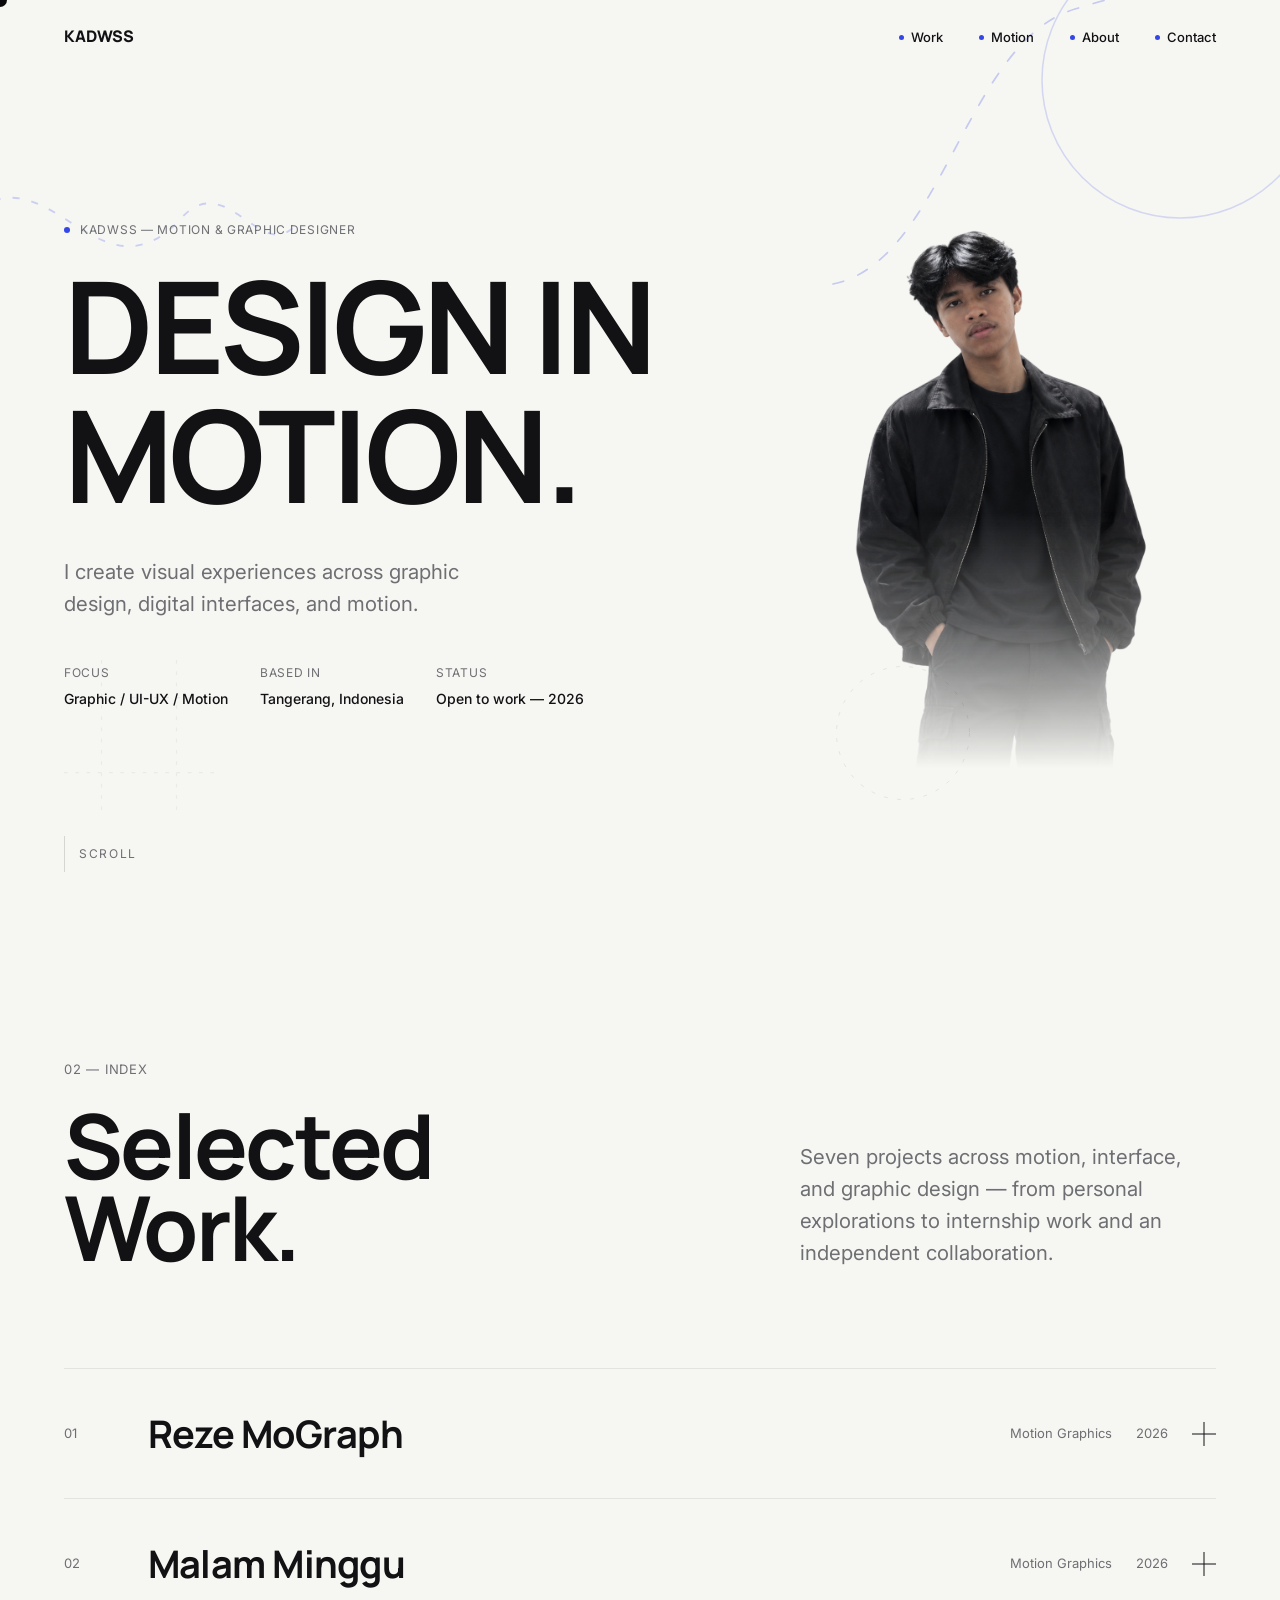
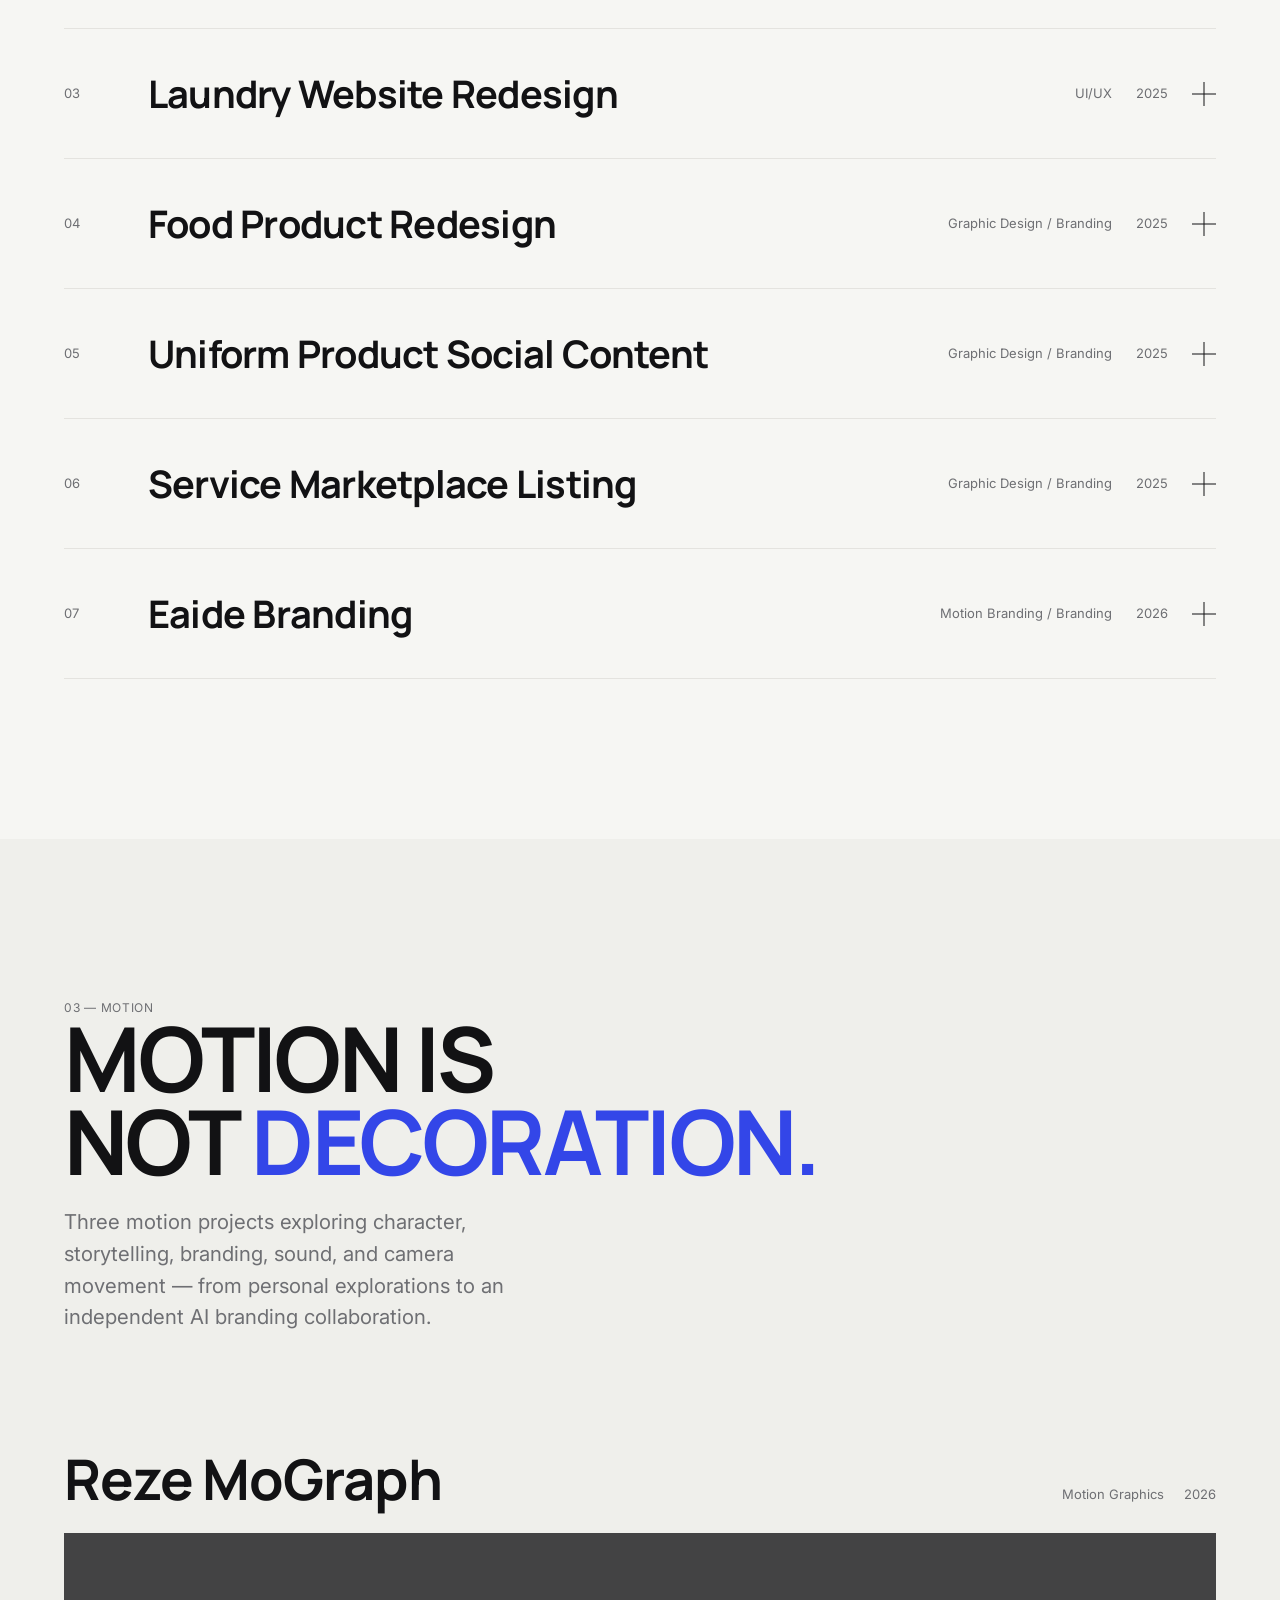
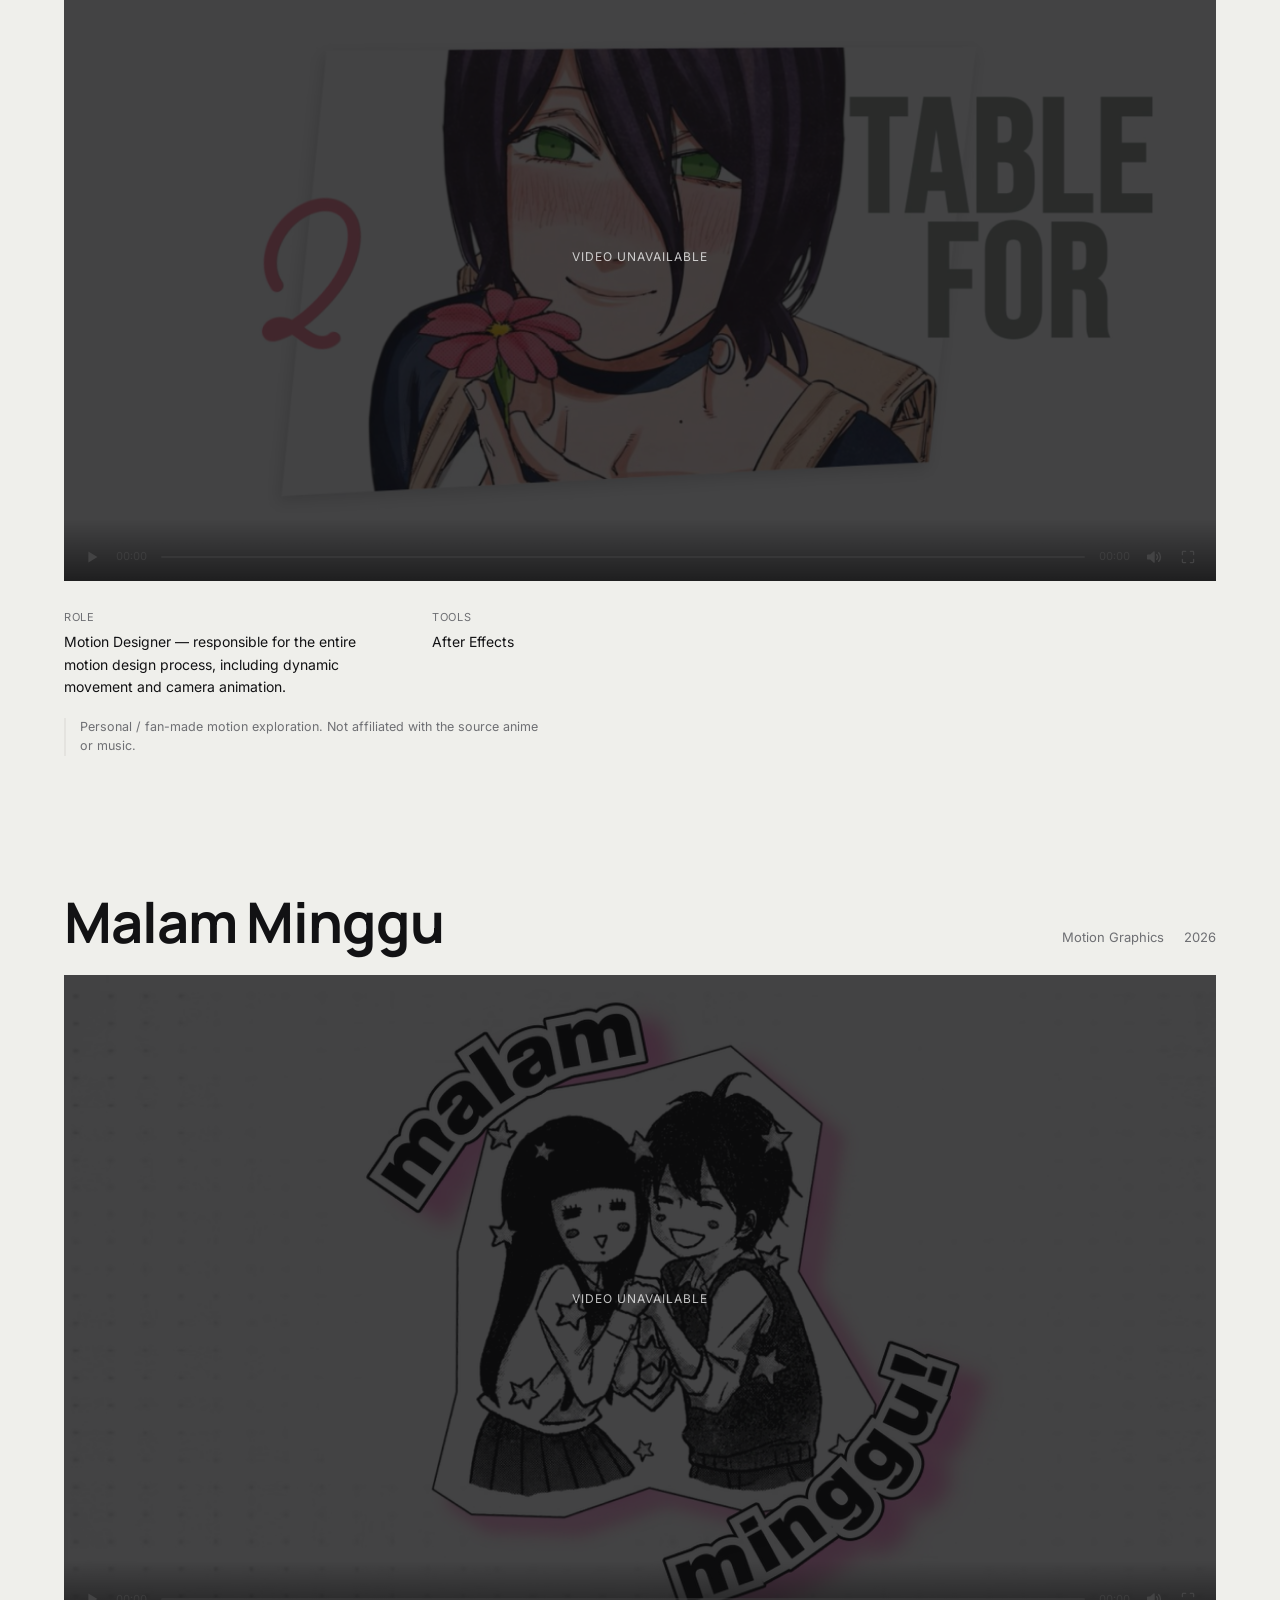
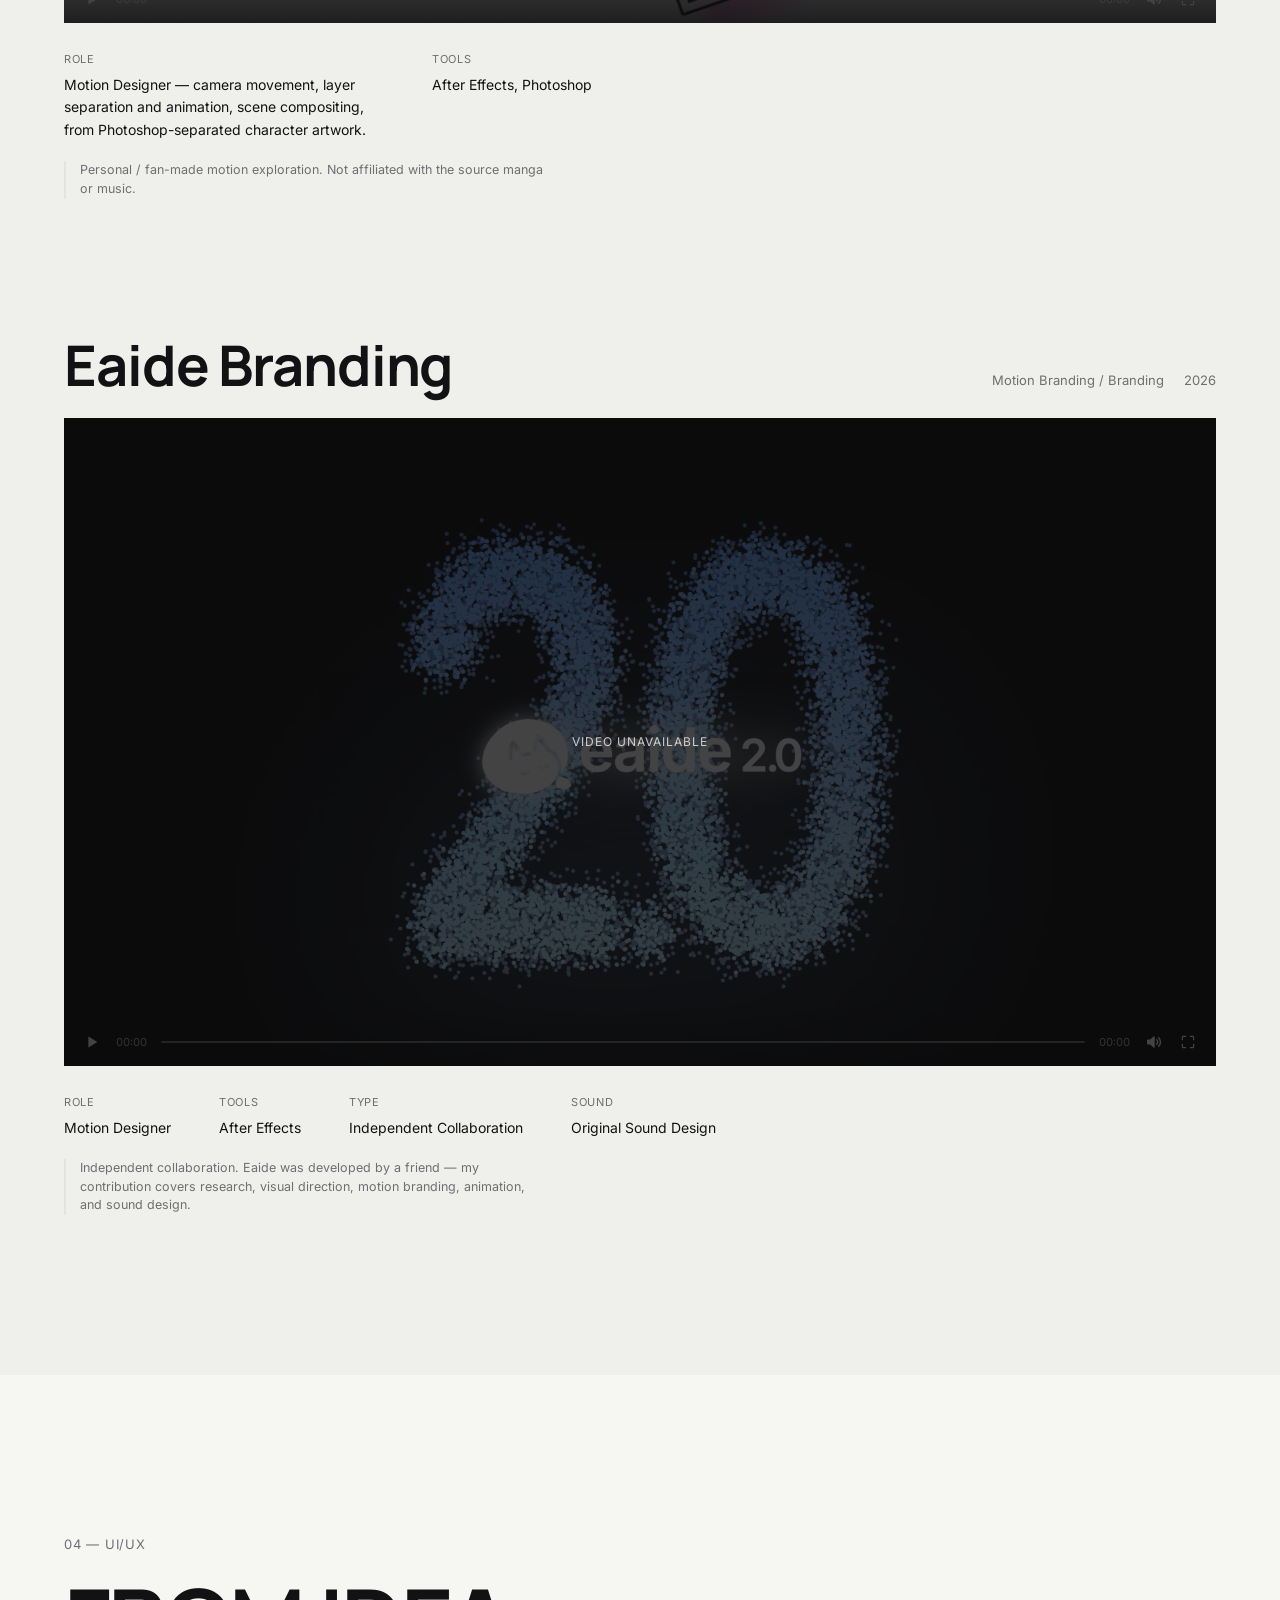
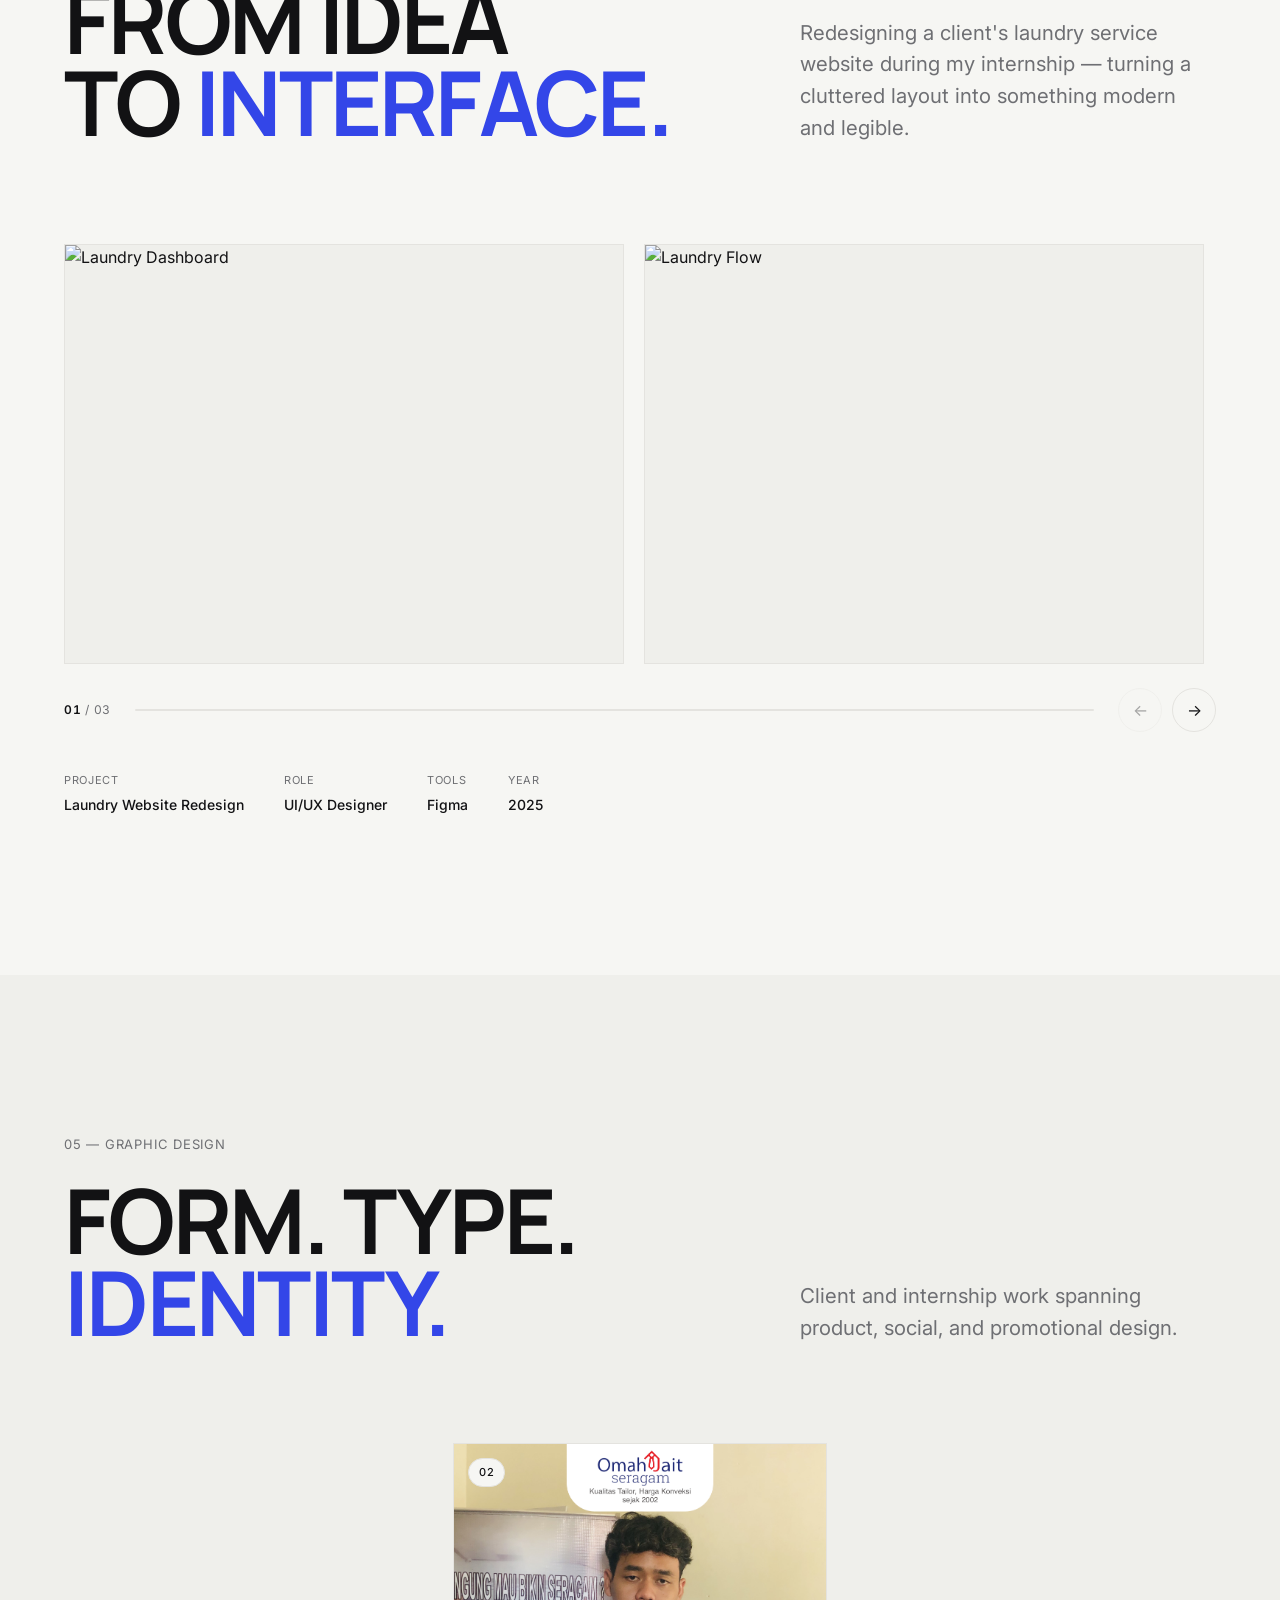
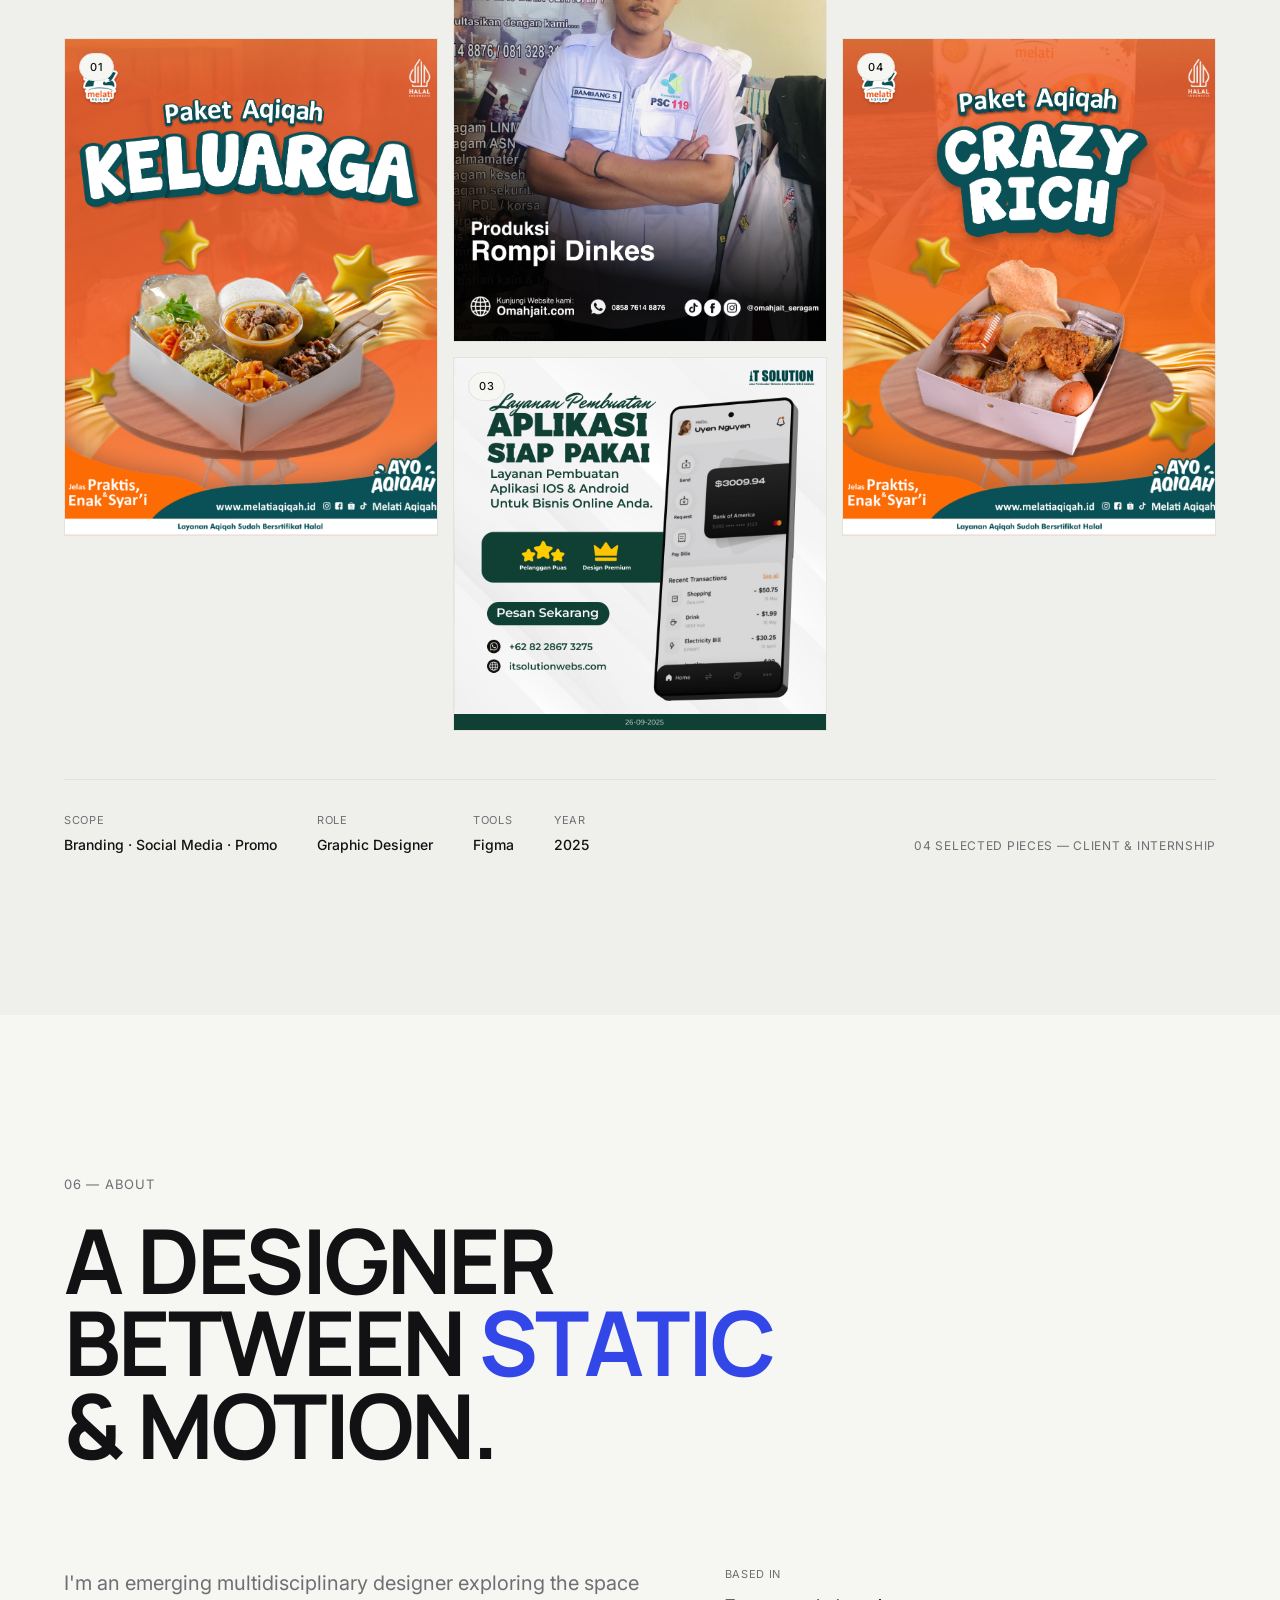
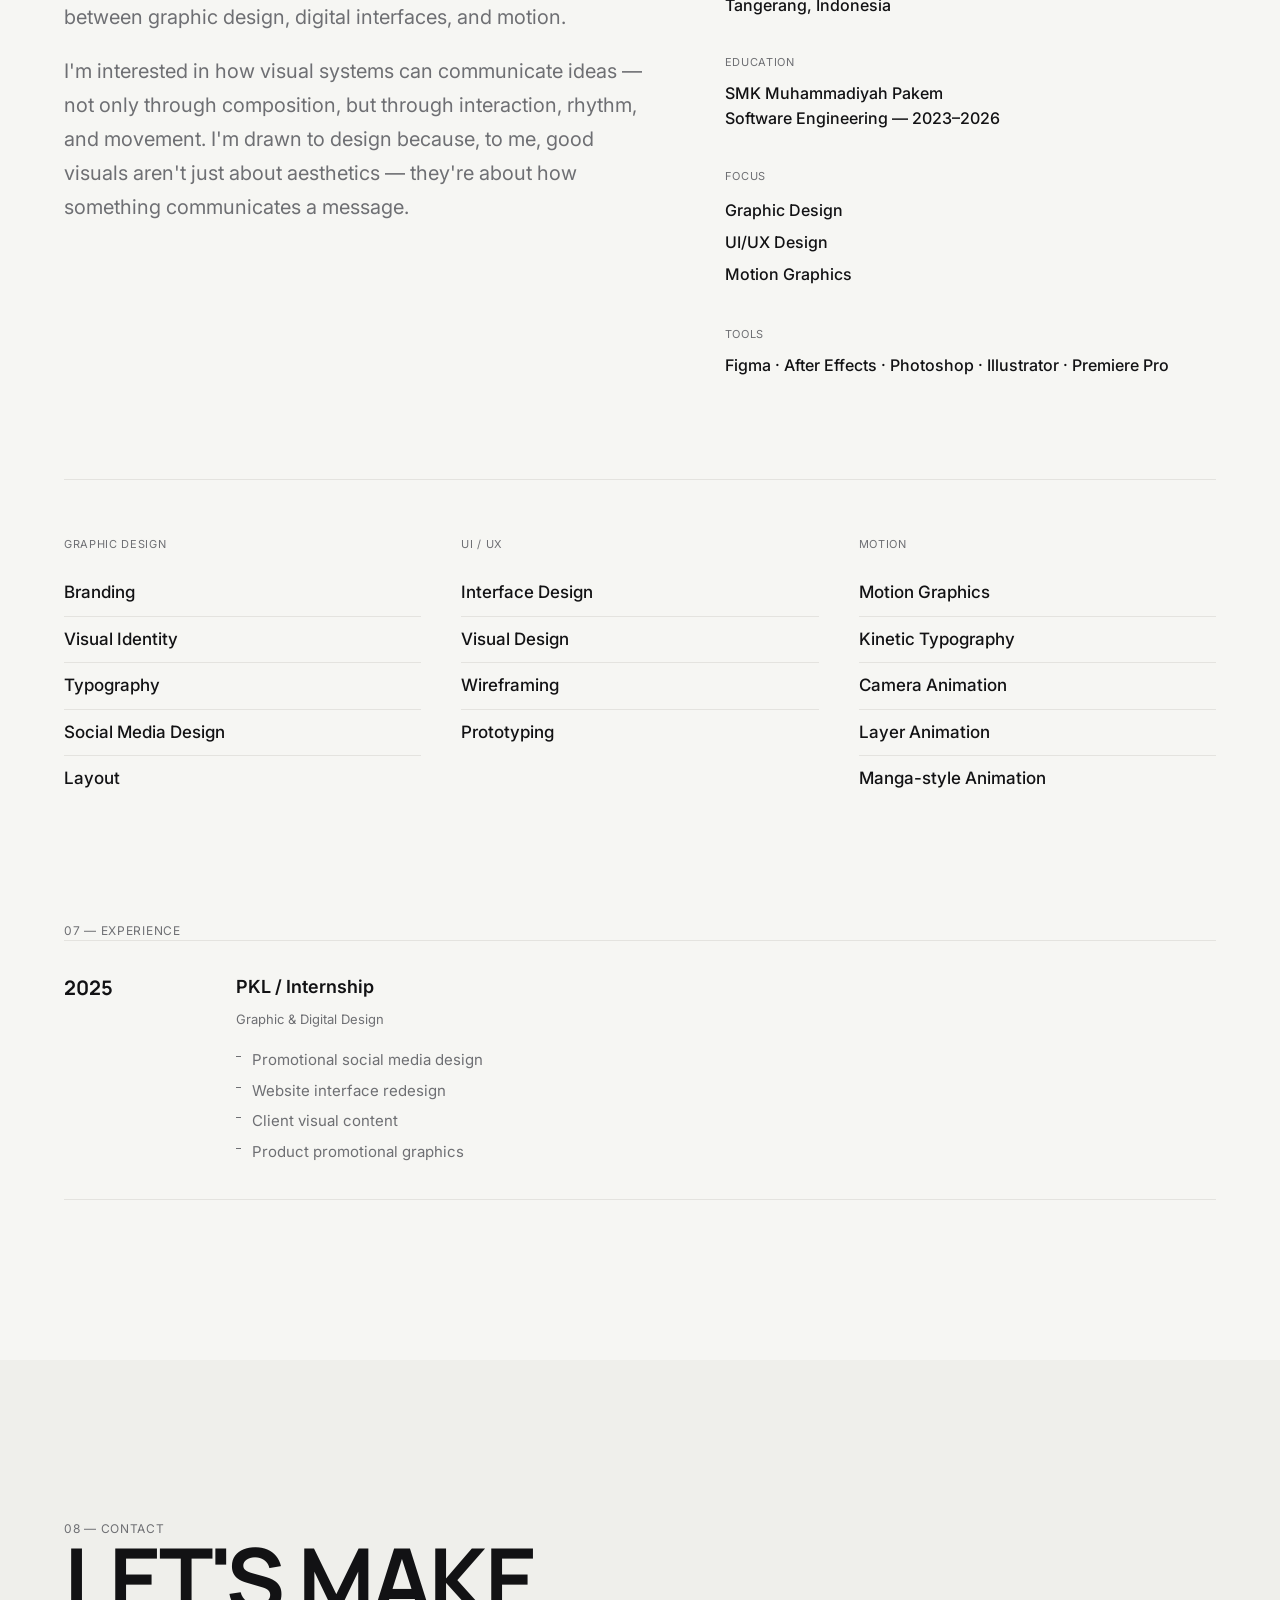
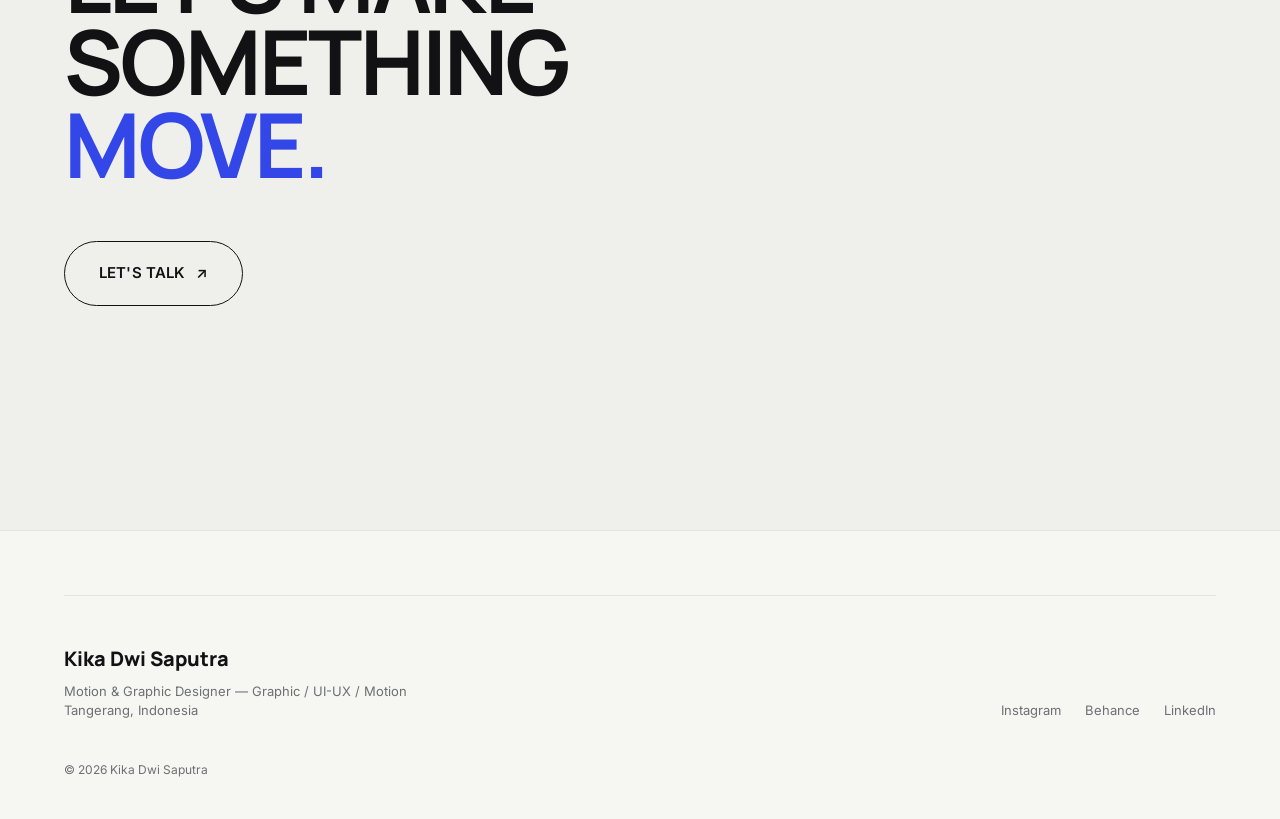
==== index.html @ 1fb4f917 "portofolionyakika" ====
<!DOCTYPE html>
<html lang="en">
<head>
<meta charset="UTF-8">
<meta name="viewport" content="width=device-width, initial-scale=1.0, viewport-fit=cover">
<title>Kadwss — Motion & Graphic Designer</title>
<meta name="description" content="Kika Dwi Saputra (Kadwss) — Multidisciplinary designer working across graphic design, UI/UX, and motion.">

<!-- ===========================================================
     FONTS — Manrope (display) + Inter (body / metadata)
=========================================================== -->
<link rel="preconnect" href="https://fonts.googleapis.com">
<link rel="preconnect" href="https://fonts.gstatic.com" crossorigin>
<link href="https://fonts.googleapis.com/css2?family=Manrope:wght@200;300;400;500;600;700;800&family=Inter:wght@400;500;600&display=swap" rel="stylesheet">

<link rel="stylesheet" href="css/style.css">
<meta name="theme-color" content="#F6F6F3">
<link rel="stylesheet" href="css/style.css">
<link rel="stylesheet" href="css/mobile.css"> 
</head>
<body>

<!-- Custom cursor -->
<div class="cursor" id="cursor"></div>
<div class="cursor-label" id="cursorLabel"></div>

<!-- =========================================================
     NAV
========================================================= -->
<nav class="nav" id="nav">
  <a href="#top" class="nav-logo">KADWSS</a>

  <button class="nav-toggle" id="navToggle" aria-label="Open menu" aria-controls="navLinks" aria-expanded="false">
    <span></span><span></span><span></span>
  </button>

  <ul class="nav-links" id="navLinks">
    <li><a href="#work" data-nav="work" data-cursor="VIEW"><span class="nav-dot"></span>Work</a></li>
    <li><a href="#motion" data-nav="motion" data-cursor="VIEW"><span class="nav-dot"></span>Motion</a></li>
    <li><a href="#about" data-nav="about" data-cursor="VIEW"><span class="nav-dot"></span>About</a></li>
    <li><a href="#contact" data-nav="contact" data-cursor="VIEW"><span class="nav-dot"></span>Contact</a></li>
    <li class="nav-foot">
      <a href="mailto:kikadws@gmail.com">kikadws@gmail.com</a>
      <div class="nav-foot-socials">
        <a href="https://www.instagram.com/kadwzz/" target="_blank" rel="noopener">Instagram</a>
        <a href="https://www.behance.net/kikadwi" target="_blank" rel="noopener">Behance</a>
        <a href="https://www.linkedin.com/in/kika-dwi-saputra-6239b8436" target="_blank" rel="noopener">LinkedIn</a>
      </div>
    </li>
  </ul>
</nav>
<div class="nav-scrim" id="navScrim"></div>

<!-- =========================================================
     01 — HERO
========================================================= -->
<header class="hero" id="top">
  <div class="hero-shapes" aria-hidden="true">
    <svg class="hs-ring hs-ring--1" viewBox="0 0 200 200"><circle cx="100" cy="100" r="92" fill="none" stroke="rgba(51,70,232,0.18)" stroke-width="1"/></svg>
    <svg class="hs-ring hs-ring--2" viewBox="0 0 200 200"><circle cx="100" cy="100" r="70" fill="none" stroke="var(--line)" stroke-width="1" stroke-dasharray="4 10"/></svg>
    <svg class="hs-loop" viewBox="0 0 300 160"><path d="M10,80 C80,10 120,150 190,80 C230,30 260,120 290,80" fill="none" stroke="rgba(51,70,232,0.22)" stroke-width="1.5" stroke-dasharray="6 10"/></svg>
    <svg class="hs-grid" viewBox="0 0 120 120">
      <line x1="0" y1="30" x2="120" y2="30" stroke="var(--line)" stroke-width="1" stroke-dasharray="3 6"/>
      <line x1="0" y1="90" x2="120" y2="90" stroke="var(--line)" stroke-width="1" stroke-dasharray="3 6"/>
      <line x1="30" y1="0" x2="30" y2="120" stroke="var(--line)" stroke-width="1" stroke-dasharray="3 6"/>
      <line x1="90" y1="0" x2="90" y2="120" stroke="var(--line)" stroke-width="1" stroke-dasharray="3 6"/>
    </svg>
    <svg class="hs-path" viewBox="0 0 400 400">
      <path class="hs-path-line" d="M40,340 C140,320 160,120 260,90 S380,60 380,20" fill="none" stroke="rgba(51,70,232,0.25)" stroke-width="1.5" stroke-linecap="round" stroke-dasharray="10 14"/>
    </svg>
  </div>

  <div class="hero-grid">
    <div>
      <div class="hero-eyebrow eyebrow-wrap">
        <span class="dot"></span>
        <span class="text-meta">KADWSS — MOTION &amp; GRAPHIC DESIGNER</span>
      </div>

      <h1 class="hero-title display text-hero">
        <span class="line"><span class="l1">DESIGN</span></span>
        <span class="line"><span class="l2">IN</span></span>
        <span class="line"><span class="l3"><em>MOTION.</em></span></span>
      </h1>

      <p class="hero-sub text-body-lg">
        I create visual experiences across graphic design, digital interfaces, and motion.
      </p>

      <div class="hero-meta-row">
        <div>
          <span class="text-meta">FOCUS</span>
          <span class="val">Graphic / UI-UX / Motion</span>
        </div>
        <div>
          <span class="text-meta">BASED IN</span>
          <span class="val">Tangerang, Indonesia</span>
        </div>
        <div>
          <span class="text-meta">STATUS</span>
          <span class="val">Open to work — 2026</span>
        </div>
      </div>
    </div>

     <div class="hero-portrait">
      <div class="hero-portrait-mask">
        <img src="assets/images/portrait.png" alt="Kika Dwi Saputra">
      </div>
    </div>
  </div><!-- /hero-grid -->

  <a href="#work" class="hero-scroll-cue" aria-label="Scroll to selected work">
    <span class="bar" aria-hidden="true"></span>
    <span class="text-meta">SCROLL</span>
  </a>
</header>

<main>

<!-- =========================================================
     02 — SELECTED WORK
========================================================= -->
<section id="work">
  <div class="container">
    <div class="section-head reveal">
      <div>
        <div class="index text-meta">02 — INDEX</div>
        <h2 class="display text-section">Selected<br>Work.</h2>
      </div>
      <p class="text-body-lg" style="max-width:32ch;">Seven projects across motion, interface, and graphic design — from personal explorations to internship work and an independent collaboration.</p>
    </div>

    <div class="work-list reveal" id="workList">
      <!-- rows injected by JS from PROJECTS data -->
    </div>
  </div>
</section>

<!-- =========================================================
     03 — MOTION
========================================================= -->
<section id="motion" style="background:var(--surface);">
  <div class="container">
    <div class="motion-statement reveal">
      <div class="index text-meta">03 — MOTION</div>
      <h2 class="display text-section">MOTION IS<br>NOT <span class="tag-blue">DECORATION.</span></h2>
      <p class="text-body-lg" style="margin-top:24px;">Three motion projects exploring character, storytelling, branding, sound, and camera movement — from personal explorations to an independent AI branding collaboration.</p>
    </div>

    <div id="motionProjects"></div>
  </div>
</section>

<!-- =========================================================
     04 — UI/UX
========================================================= -->
<section id="uiux">
  <div class="container">
    <div class="section-head reveal">
      <div>
        <div class="index text-meta">04 — UI/UX</div>
        <h2 class="display text-section">FROM IDEA<br>TO <span class="tag-blue">INTERFACE.</span></h2>
      </div>
      <p class="text-body-lg" style="max-width:32ch;">Redesigning a client's laundry service website during my internship — turning a cluttered layout into something modern and legible.</p>
    </div>

    <div class="uiux-gallery reveal" id="uiuxGallery"></div>

    <div class="work-detail-meta" style="margin-top:40px;">
      <div><span class="lbl">Project</span><span class="val">Laundry Website Redesign</span></div>
      <div><span class="lbl">Role</span><span class="val">UI/UX Designer</span></div>
      <div><span class="lbl">Tools</span><span class="val">Figma</span></div>
      <div><span class="lbl">Year</span><span class="val">2025</span></div>
    </div>
  </div>
</section>

<!-- =========================================================
     05 — GRAPHIC DESIGN
========================================================= -->
<section id="graphic" style="background:var(--surface);">
  <div class="container">
    <div class="section-head reveal">
      <div>
        <div class="index text-meta">05 — GRAPHIC DESIGN</div>
        <h2 class="display text-section">FORM. TYPE.<br><span class="tag-blue">IDENTITY.</span></h2>
      </div>
      <p class="text-body-lg" style="max-width:32ch;">Client and internship work spanning product, social, and promotional design.</p>
    </div>

    <div class="gfx-grid reveal" id="gfxGrid"></div>

    <div class="gfx-foot reveal">
      <div class="motion-line"></div>
      <div class="gfx-foot-row">
        <div class="work-detail-meta wrap">
          <div><span class="lbl">Scope</span><span class="val">Branding · Social Media · Promo</span></div>
          <div><span class="lbl">Role</span><span class="val">Graphic Designer</span></div>
          <div><span class="lbl">Tools</span><span class="val">Figma</span></div>
          <div><span class="lbl">Year</span><span class="val">2025</span></div>
        </div>
        <span class="text-meta gfx-note">04 SELECTED PIECES — CLIENT &amp; INTERNSHIP</span>
      </div>
    </div>
  </div>
</section>

<!-- =========================================================
     06 — ABOUT
========================================================= -->
<section id="about">
  <div class="container">
    <div class="section-head reveal">
      <div>
        <div class="index text-meta">06 — ABOUT</div>
        <h2 class="display text-section">A DESIGNER<br>BETWEEN <span class="tag-blue">STATIC</span><br>&amp; MOTION.</h2>
      </div>
    </div>

    <div class="about-grid reveal">
      <div class="about-copy">
        <p>I'm an emerging multidisciplinary designer exploring the space between graphic design, digital interfaces, and motion.</p>
        <p>I'm interested in how visual systems can communicate ideas — not only through composition, but through interaction, rhythm, and movement. I'm drawn to design because, to me, good visuals aren't just about aesthetics — they're about how something communicates a message.</p>
      </div>

      <div class="about-facts">
        <div class="fact-block">
          <div class="lbl">Based In</div>
          <div class="val">Tangerang, Indonesia</div>
        </div>
        <div class="fact-block">
          <div class="lbl">Education</div>
          <div class="val">SMK Muhammadiyah Pakem<br>Software Engineering — 2023–2026</div>
        </div>
        <div class="fact-block">
          <div class="lbl">Focus</div>
          <ul>
            <li>Graphic Design</li>
            <li>UI/UX Design</li>
            <li>Motion Graphics</li>
          </ul>
        </div>
        <div class="fact-block">
          <div class="lbl">Tools</div>
          <div class="val">Figma · After Effects · Photoshop · Illustrator · Premiere Pro</div>
        </div>
      </div>
    </div>

    <div class="skills-grid reveal">
      <div class="skills-col">
        <div class="lbl">Graphic Design</div>
        <ul>
          <li>Branding</li><li>Visual Identity</li><li>Typography</li><li>Social Media Design</li><li>Layout</li>
        </ul>
      </div>
      <div class="skills-col">
        <div class="lbl">UI / UX</div>
        <ul>
          <li>Interface Design</li><li>Visual Design</li><li>Wireframing</li><li>Prototyping</li>
        </ul>
      </div>
      <div class="skills-col">
        <div class="lbl">Motion</div>
        <ul>
          <li>Motion Graphics</li><li>Kinetic Typography</li><li>Camera Animation</li><li>Layer Animation</li><li>Manga-style Animation</li>
        </ul>
      </div>
    </div>

    <!-- ===================== 07 — EXPERIENCE ===================== -->
    <div style="margin-top:120px;" class="reveal">
      <div class="index text-meta">07 — EXPERIENCE</div>
      <div class="exp-row">
        <div class="exp-year">2025</div>
        <div>
          <div class="exp-title">PKL / Internship</div>
          <div class="exp-tag">Graphic &amp; Digital Design</div>
          <ul class="exp-list">
            <li>Promotional social media design</li>
            <li>Website interface redesign</li>
            <li>Client visual content</li>
            <li>Product promotional graphics</li>
          </ul>
        </div>
      </div>
    </div>
  </div>
</section>

<!-- =========================================================
     08 — CONTACT
========================================================= -->
<section id="contact" style="background:var(--surface);">
  <div class="container contact">
    <div class="contact-title reveal">
      <div class="index text-meta">08 — CONTACT</div>
      <h2 class="display text-section">
        <span>LET'S MAKE</span>
        <span>SOMETHING <span class="tag-blue">MOVE.</span></span>
      </h2>

     <a href="https://mail.google.com/mail/?view=cm&fs=1&to=kikadws@gmail.com" target="_blank" rel="noopener noreferrer" class="magnetic-btn" id="magneticBtn" data-cursor="OPEN ↗">
  LET'S TALK <span class="arrow">↗</span>
</a>
    </div>

   
  </div>
</section>

</main>

<!-- =========================================================
     09 — FOOTER
========================================================= -->
<footer>
  <div class="container">
    <div class="motion-line" style="margin-bottom:48px;"></div>
    <div class="foot-grid">
      <div>
        <div class="foot-brand">Kika Dwi Saputra</div>
        <div class="foot-sub">Motion &amp; Graphic Designer — Graphic / UI-UX / Motion</div>
        <div class="foot-sub">Tangerang, Indonesia</div>
      </div>
      <div class="foot-socials">
        <a href="https://www.instagram.com/kadwzz/" target="_blank" rel="noopener" data-cursor="OPEN ↗">Instagram</a>
        <a href="https://www.behance.net/kikadwi" target="_blank" rel="noopener" data-cursor="OPEN ↗">Behance</a>
        <a href="https://www.linkedin.com/in/kika-dwi-saputra-6239b8436" target="_blank" rel="noopener" data-cursor="OPEN ↗">LinkedIn</a>
      </div>
    </div>
    <div class="foot-copy">© 2026 Kika Dwi Saputra</div>
  </div>
</footer>

<script src="js/main.js"></script>
<script src="js/main.js"></script>
<script src="js/mobile.js"></script>  
</body>
</html>
---- css/style.css ----
/* =================================================================
   0. RESET + TOKENS
================================================================= */
*,*::before,*::after{ box-sizing:border-box; margin:0; padding:0; }
html{ scroll-behavior:smooth; }
@media (prefers-reduced-motion: reduce){ html{ scroll-behavior:auto; } }

:root{
  --bg:      #F6F6F3;
  --ink:     #121214;
  --muted:   #6E6F73;
  --line:    #E4E3DF;
  --accent:  #3346E8;
  --surface: #EFEFEB;

  --display: 'Manrope', -apple-system, sans-serif;
  --body:    'Inter', -apple-system, sans-serif;

  --ease: cubic-bezier(.16,.84,.28,1);
  --ease-soft: cubic-bezier(.4,0,.2,1);

  --container: 1400px;
  --gutter: clamp(24px, 5vw, 80px);
}

html,body{ background:var(--bg); color:var(--ink); }
body{
  font-family:var(--body);
  font-size:16px;
  line-height:1.5;
  -webkit-font-smoothing:antialiased;
  overflow-x:hidden;
  cursor:none;
}
@media (pointer:coarse){ body{ cursor:auto; } }

img,video{ display:block; max-width:100%; }
a{ color:inherit; text-decoration:none; }
button{ font-family:inherit; background:none; border:none; color:inherit; cursor:none; }
@media (pointer:coarse){ button{ cursor:pointer; } }
ul{ list-style:none; }

::selection{ background:var(--accent); color:#fff; }

.container{
  max-width:var(--container);
  margin:0 auto;
  padding-left:var(--gutter);
  padding-right:var(--gutter);
}

/* Focus visibility */
a:focus-visible, button:focus-visible{
  outline:2px solid var(--accent);
  outline-offset:4px;
}

/* =================================================================
   TYPE SCALE
================================================================= */
.display{
  font-family:var(--display);
  font-weight:700;
  letter-spacing:-0.03em;
  line-height:0.92;
}
h1,h2,h3{ font-family:var(--display); letter-spacing:-0.02em; }

.text-hero{ font-size:clamp(56px, 10vw, 172px); }
.text-section{ font-size:clamp(40px, 7vw, 104px); }
.text-project{ font-size:clamp(30px, 4vw, 68px); }
.text-meta{ font-size:12px; letter-spacing:0.06em; color:var(--muted); }
.text-body-lg{ font-size:clamp(18px, 1.6vw, 21px); line-height:1.55; color:var(--muted); max-width:38ch; }

/* =================================================================
   1. CUSTOM CURSOR
================================================================= */
.cursor{
  position:fixed; top:0; left:0; z-index:9999;
  width:14px; height:14px; border-radius:50%;
  background:var(--ink);
  pointer-events:none;
  transform:translate(-50%,-50%);
  transition:width .3s var(--ease-soft), height .3s var(--ease-soft), background .3s var(--ease-soft);
  mix-blend-mode:difference;
  background:#fff;
  display:none;
}
@media (pointer:fine){ .cursor{ display:block; } }
.cursor-label{
  position:fixed; top:0; left:0; z-index:9999;
  transform:translate(-50%,-50%);
  font-family:var(--body); font-size:12px; font-weight:500;
  letter-spacing:0.04em;
  color:var(--bg);
  background:var(--ink);
  padding:8px 14px; border-radius:100px;
  pointer-events:none;
  opacity:0; scale:0.8;
  transition:opacity .25s var(--ease-soft), scale .25s var(--ease-soft);
  white-space:nowrap;
  display:none;
}
@media (pointer:fine){ .cursor-label{ display:block; } }
.cursor-label.active{ opacity:1; scale:1; }
.cursor.hidden{ opacity:0; }

/* =================================================================
   2. MOTION LINE — recurring signature motif
================================================================= */
.motion-line{
  position:relative;
  height:1px;
  background:var(--line);
  overflow:hidden;
}
.motion-line::after{
  content:'';
  position:absolute; top:0; left:-30%;
  width:30%; height:100%;
  background:var(--accent);
  animation:travel 3.2s var(--ease) infinite;
}
@keyframes travel{
  0%{ left:-30%; }
  60%{ left:100%; }
  100%{ left:100%; }
}
@media (prefers-reduced-motion: reduce){ .motion-line::after{ animation:none; left:0; width:8%; } }

/* =================================================================
   3. NAVIGATION
================================================================= */
.nav{
  position:fixed; top:0; left:0; right:0; z-index:500;
  padding:
    calc(22px + env(safe-area-inset-top, 0px))
    max(var(--gutter), env(safe-area-inset-right, 0px))
    22px
    max(var(--gutter), env(safe-area-inset-left, 0px));
  display:flex; align-items:center; justify-content:space-between;
  transition:padding .5s var(--ease), transform .5s var(--ease);
}
/* Latar + blur ada di pseudo-element supaya nav TIDAK menjadi containing block
   bagi drawer (position:fixed) di dalamnya */
.nav::before{
  content:''; position:absolute; inset:0; z-index:-1;
  background:rgba(246,246,243,.82);
  -webkit-backdrop-filter:blur(10px); backdrop-filter:blur(10px);
  border-bottom:1px solid var(--line);
  opacity:0; transition:opacity .5s var(--ease);
}
.nav.scrolled{
  padding-top:calc(14px + env(safe-area-inset-top, 0px));
  padding-bottom:14px;
}
.nav.scrolled::before{ opacity:1; }

.nav-logo{
  font-family:var(--display); font-weight:800; font-size:16px; letter-spacing:-0.01em;
}
.nav-links{
  display:flex; align-items:center; gap:36px;
  list-style:none;
}
.nav-links a{
  font-size:13px; font-weight:500; color:var(--ink);
  position:relative; padding-bottom:3px;
  display:inline-flex; align-items:center;
}
.nav-links a::after{
  content:''; position:absolute; left:0; bottom:0; width:100%; height:1px; background:var(--ink);
  transform:scaleX(0); transform-origin:right;
  transition:transform .35s var(--ease);
}
.nav-links a:hover::after, .nav-links a.active::after{ transform:scaleX(1); transform-origin:left; }
.nav-dot{
  width:5px; height:5px; border-radius:50%; background:var(--accent);
  display:inline-block; margin-right:7px;
  opacity:0; transition:opacity .3s var(--ease);
  flex-shrink:0;
}
.nav-links a.active .nav-dot{ opacity:1; }

.nav-toggle{ display:none; }
.nav-scrim{ display:none; }
.nav-foot{ display:none; }

/* Kunci scroll saat drawer terbuka */
html.nav-lock, html.nav-lock body{ overflow:hidden; }
html.nav-lock{ overscroll-behavior:none; }

@media (max-width:820px){
  .nav{ padding-top:calc(14px + env(safe-area-inset-top, 0px)); padding-bottom:14px; }
  .nav.is-hidden{ transform:translateY(-100%); }          /* sembunyi saat scroll ke bawah */
  .nav:has(:focus-visible){ transform:none; }              /* tetap tampil untuk pengguna keyboard */

  /* ---- Drawer ---- */
  .nav-links{
    position:fixed; top:0; right:0; bottom:0;
    width:min(86vw, 380px);
    height:100vh; height:100dvh;
    background:var(--bg); border-left:1px solid var(--line);
    box-shadow:-24px 0 60px rgba(18,18,20,.08);
    display:flex; flex-direction:column; align-items:flex-start; justify-content:flex-start;
    gap:0;
    padding:calc(104px + env(safe-area-inset-top, 0px)) 32px calc(32px + env(safe-area-inset-bottom, 0px));
    overflow-y:auto; overscroll-behavior:contain;
    transform:translateX(100%); visibility:hidden;
    transition:transform .55s var(--ease), visibility 0s linear .55s;
    z-index:650;                                           /* di dalam stacking context nav */
    counter-reset:navnum;
  }
  .nav-links.open{
    transform:none; visibility:visible;
    transition:transform .55s var(--ease), visibility 0s;
  }

  .nav-links li{
    width:100%; border-bottom:1px solid var(--line);
    opacity:0; transform:translateX(24px);
    transition:opacity .45s var(--ease), transform .6s var(--ease);
  }
  .nav-links.open li{
    opacity:1; transform:none;
    transition-delay:calc(.12s + var(--i, 0) * .06s);
  }
  .nav-links li:nth-child(1){ --i:0; }
  .nav-links li:nth-child(2){ --i:1; }
  .nav-links li:nth-child(3){ --i:2; }
  .nav-links li:nth-child(4){ --i:3; }
  .nav-links li:nth-child(5){ --i:4; }

  .nav-links li:not(.nav-foot) > a{
    display:flex; align-items:center; width:100%; min-height:68px; padding:0;
    font-family:var(--display); font-weight:700; letter-spacing:-0.02em;
    font-size:clamp(28px, 8vw, 34px);
  }
  .nav-links li:not(.nav-foot) > a::before{                /* nomor 01–04 */
    counter-increment:navnum; content:'0' counter(navnum);
    font-family:var(--body); font-size:11px; font-weight:500; letter-spacing:0.06em;
    color:var(--muted); width:34px; flex-shrink:0;
  }
  .nav-links a::after{ display:none; }
  .nav-dot{ order:2; margin:0 0 0 auto; width:7px; height:7px; }   /* indikator aktif di kanan */
  .nav-links a.active{ color:var(--accent); }

  .nav-links .nav-foot{
    display:flex; flex-direction:column; gap:2px;
    margin-top:auto; padding-top:28px; border-bottom:none;
  }
  .nav-links .nav-foot a{
    font-family:var(--body); font-size:14px; font-weight:500; color:var(--muted);
    min-height:44px; padding:0; align-items:center;
  }
  .nav-foot-socials{ display:flex; flex-wrap:wrap; gap:0 22px; }

  /* ---- Tombol hamburger ---- */
  .nav-toggle{
    position:relative;
    display:flex; flex-direction:column; justify-content:center; gap:5px;
    width:44px; height:44px; padding:9px; margin-right:-9px;   /* garis sejajar dengan gutter */
    z-index:700; flex-shrink:0;
  }
  .nav-toggle span{
    width:100%; height:1px; background:var(--ink);
    transition:transform .3s var(--ease), opacity .3s var(--ease);
  }
  .nav-toggle.open span:nth-child(1){ transform:translateY(6px) rotate(45deg); }
  .nav-toggle.open span:nth-child(2){ opacity:0; }
  .nav-toggle.open span:nth-child(3){ transform:translateY(-6px) rotate(-45deg); }

  /* ---- Scrim: di BAWAH nav (500) agar drawer bisa diklik ---- */
  .nav-scrim{
    display:block;
    position:fixed; inset:0; z-index:450;
    background:rgba(18,18,20,.36);
    opacity:0; pointer-events:none; touch-action:none;
    transition:opacity .5s var(--ease);
  }
  .nav-scrim.open{ opacity:1; pointer-events:auto; }
}
@media (prefers-reduced-motion: reduce){
  .nav-links, .nav-links li{ transition:none !important; }
}

/* =================================================================
   4. HERO
================================================================= */
.hero{
  position:relative;
  min-height:100svh;
  display:flex; flex-direction:column; justify-content:center;
  padding:140px var(--gutter) 80px;
  overflow:hidden;
}

/* ---- dynamic motion shapes (Motion Designer identity) ---- */
.hero-shapes{
  position:absolute; inset:0; z-index:0;
  pointer-events:none; overflow:hidden;
}
.hero-shapes svg{ position:absolute; overflow:visible; }
.hs-ring--1{
  width:300px; height:300px; top:-70px; right:-50px;
  animation:hsSpin 70s linear infinite;
}
.hs-ring--2{
  width:190px; height:190px; bottom:8%; right:22%;
  animation:hsSpin 46s linear infinite reverse;
}
.hs-loop{
  width:360px; height:auto; top:14%; left:-50px;
  animation:hsFloat 9s var(--ease-soft) infinite;
}
.hs-grid{
  width:150px; height:150px; bottom:10%; left:5%; opacity:.6;
  animation:hsFloat 12s var(--ease-soft) infinite 1s;
}
.hs-path{ width:440px; height:440px; top:-10%; right:4%; }
.hs-path-line{ animation:hsDash 7s linear infinite; }
@keyframes hsSpin{ to{ transform:rotate(360deg); } }
@keyframes hsFloat{
  0%,100%{ transform:translateY(0) rotate(0deg); }
  50%{ transform:translateY(-14px) rotate(3deg); }
}
@keyframes hsDash{ to{ stroke-dashoffset:-260; } }
@media (prefers-reduced-motion: reduce){
  .hero-shapes svg{ animation:none !important; }
}
@media (max-width:900px){
  .hs-ring--1{ width:210px; height:210px; top:-40px; right:-40px; }
  .hs-ring--2{ display:none; }
  .hs-loop{ width:230px; top:6%; left:-40px; opacity:.7; }
  .hs-grid{ width:110px; height:110px; }
  .hs-path{ width:280px; height:280px; top:-8%; right:-6%; }
}

.hero-grid{
  position:relative; z-index:1;
  display:grid;
  grid-template-columns:1.3fr 0.9fr;
  align-items:center;
  gap:40px;
  max-width:var(--container);
  margin:0 auto;
  width:100%;
}
.hero-eyebrow{
  display:flex; align-items:center; gap:10px; flex-wrap:wrap;
  margin-bottom:28px;
  opacity:0; transform:translateY(10px);
  animation:heroIn .7s var(--ease) forwards;
  animation-delay:.4s;
}
.hero-eyebrow .dot{ width:6px; height:6px; border-radius:50%; background:var(--accent); }
.hero-title{ overflow:hidden; }
.hero-title .line{ overflow:hidden; }
.hero-title span{
  display:inline-block;
  transform:translateY(110%);
  animation:heroIn .9s var(--ease) forwards;
}
.hero-title .l1{ animation-delay:.6s; }
.hero-title .l2{ animation-delay:.75s; }
.hero-title .l3{ animation-delay:.9s; color:var(--muted); font-weight:300; }
.hero-title .l3 em{ font-style:normal; color:var(--ink); font-weight:700; }

@keyframes heroIn{
  to{ opacity:1; transform:translateY(0); }
}

.hero-sub{
  margin-top:32px;
  opacity:0; transform:translateY(10px);
  animation:heroIn .7s var(--ease) forwards;
  animation-delay:1.3s;
  max-width:36ch;
}
.hero-meta-row{
  display:flex; gap:32px; margin-top:44px;
  opacity:0; transform:translateY(10px);
  animation:heroIn .7s var(--ease) forwards;
  animation-delay:1.5s;
}
.hero-meta-row div{ display:flex; flex-direction:column; gap:6px; }
.hero-meta-row .val{ font-size:14px; font-weight:500; }

.hero-portrait{
  position:relative; z-index:1;
  aspect-ratio:3/4;
  border-radius:2px;
  overflow:visible;
  background:transparent;
  opacity:0;
  animation:heroIn 1s var(--ease) forwards;
  animation-delay:1s;
}
.hero-portrait-mask{
  position:absolute; inset:0;
  overflow:hidden;
  clip-path:inset(100% 0 0 0);
  animation:reveal 1.3s var(--ease) forwards;
  animation-delay:1.15s;
}
.hero-portrait-mask img{
  width:100%; height:100%;
  object-fit:cover; display:block;
  /* fade-out gradient at the bottom so the portrait blends into --bg */
  -webkit-mask-image:linear-gradient(180deg, #000 0%, #000 58%, rgba(0,0,0,.7) 76%, rgba(0,0,0,0) 100%);
  mask-image:linear-gradient(180deg, #000 0%, #000 58%, rgba(0,0,0,.7) 76%, rgba(0,0,0,0) 100%);
}
@keyframes reveal{ to{ clip-path:inset(0 0 0 0); } }
.hero-portrait-tag{
  position:absolute; bottom:20px; left:20px; right:20px;
  display:flex; justify-content:space-between; align-items:flex-end;
}
.hero-portrait-tag .text-meta{ color:var(--muted); }
.hero-portrait-silhouette{
  width:62%; height:88%;
  border:1px solid var(--line);
  border-bottom:none;
  border-radius:120px 120px 0 0;
  opacity:.5;
}

.hero-scroll-cue{
  position:absolute; z-index:1;
  bottom:calc(28px + env(safe-area-inset-bottom, 0px));
  left:max(var(--gutter), env(safe-area-inset-left, 0px));
  display:inline-flex; align-items:center; gap:14px;
  color:var(--muted);
  transition:opacity .45s var(--ease), transform .45s var(--ease), color .3s var(--ease);
  animation:cueIn .7s var(--ease) 1.9s backwards;      /* backwards: tidak mengunci opacity, jadi bisa fade-out */
}
.hero-scroll-cue:hover{ color:var(--ink); }
.hero-scroll-cue.is-hidden{ opacity:0; transform:translateY(8px); pointer-events:none; }
.hero-scroll-cue .text-meta{ color:inherit; letter-spacing:0.14em; }
.hero-scroll-cue .bar{
  width:1px; height:36px; flex-shrink:0;
  background:rgba(18,18,20,.14); position:relative; overflow:hidden;
}
.hero-scroll-cue .bar::after{
  content:''; position:absolute; inset:0; background:var(--accent);
  transform:translateY(-101%);
  animation:scrollcue 2.4s cubic-bezier(.65,0,.35,1) 2.4s infinite;   /* jeda di akhir tiap putaran */
  will-change:transform;
}
@keyframes cueIn{ from{ opacity:0; transform:translateY(10px); } }
@keyframes scrollcue{
  0%{ transform:translateY(-101%); }
  60%, 100%{ transform:translateY(101%); }
}
@media (prefers-reduced-motion: reduce){
  .hero-scroll-cue .bar::after{ animation:none; transform:translateY(40%); }
  .hero-scroll-cue.is-hidden{ opacity:0 !important; }
}

@media (prefers-reduced-motion: reduce){
  .hero-title span, .hero-eyebrow, .hero-sub, .hero-meta-row, .hero-portrait, .hero-scroll-cue{
    animation:none !important; opacity:1 !important; transform:none !important;
  }
  .hero-portrait-mask{ animation:none !important; clip-path:none !important; }
}

@media (max-width:900px){
  .hero-grid{ grid-template-columns:1fr; }
  .hero-portrait{ order:-1; max-width:220px; margin-bottom:12px; }
  .hero-meta-row{ flex-wrap:wrap; row-gap:20px; }
}
@media (max-width:600px){
  .hero{ padding:120px var(--gutter) 64px; }
  .hero-meta-row{
    flex-direction:column;
    gap:18px;
    margin-top:36px;
  }
  .hero-meta-row div{ gap:4px; }
}
@media (max-width:480px){
  /* keep "DESIGN IN MOTION." legible and uncut on 360–430px phones */
  .text-hero{ font-size:clamp(40px, 12.5vw, 64px); }
  .hero-portrait{ max-width:170px; }
}

/* =================================================================
   5. SECTION SCAFFOLD
================================================================= */
section{ position:relative; padding:160px 0; }
.section-head{
  display:flex; justify-content:space-between; align-items:flex-end;
  gap:40px; margin-bottom:100px;
}
.section-head .index{ font-family:var(--body); font-size:13px; color:var(--muted); margin-bottom:24px; }
.reveal{
  opacity:0; transform:translateY(28px);
  transition:opacity .9s var(--ease), transform .9s var(--ease);
}
.reveal.in{ opacity:1; transform:translateY(0); }
@media (prefers-reduced-motion: reduce){
  .reveal{ opacity:1 !important; transform:none !important; transition:none; }
}

/* =================================================================
   6. SELECTED WORK
================================================================= */
.work-list{ border-top:1px solid var(--line); }
.work-row{
  border-bottom:1px solid var(--line);
  padding:36px 0;
  cursor:none;
}
@media (pointer:coarse){ .work-row{ cursor:pointer; } }
.work-row-head{
  display:grid;
  grid-template-columns:60px 1fr auto auto 24px;
  align-items:center;
  gap:24px;
}
.work-row-head .num{ font-size:13px; color:var(--muted); }
.work-row-head .title{ font-family:var(--display); font-weight:700; font-size:clamp(22px,3vw,38px); letter-spacing:-0.02em; transition:color .3s var(--ease-soft); }
.work-row:hover .title{ color:var(--accent); }
.work-row-head .cat{ font-size:13px; color:var(--muted); white-space:nowrap; }
.work-row-head .yr{ font-size:13px; color:var(--muted); }
.work-row-head .plus{
  width:24px; height:24px; position:relative; flex-shrink:0;
}
.work-row-head .plus::before, .work-row-head .plus::after{
  content:''; position:absolute; background:var(--ink); transition:transform .4s var(--ease);
}
.work-row-head .plus::before{ top:50%; left:0; width:100%; height:1px; transform:translateY(-50%); }
.work-row-head .plus::after{ left:50%; top:0; height:100%; width:1px; transform:translateX(-50%); }
.work-row.open .plus::after{ transform:translateX(-50%) rotate(90deg); opacity:0; }

.work-row-body{
  max-height:0; overflow:hidden;
  transition:max-height .6s var(--ease), padding-top .6s var(--ease);
}
.work-row.open .work-row-body{ max-height:900px; padding-top:32px; }
.work-detail{
  display:grid; grid-template-columns:1fr 1.4fr; gap:48px;
}
.work-detail-info{ display:flex; flex-direction:column; gap:22px; }
.work-detail-info p{ color:var(--muted); font-size:15px; line-height:1.7; max-width:44ch; }
.work-detail-meta{ display:flex; gap:40px; }
.work-detail-meta div{ display:flex; flex-direction:column; gap:6px; }
.work-detail-meta .lbl{ font-size:11px; letter-spacing:0.06em; color:var(--muted); text-transform:uppercase; }
.work-detail-meta .val{ font-size:14px; font-weight:500; }

.media-frame{
  position:relative; aspect-ratio:16/10; background:var(--surface);
  border:1px solid var(--line); overflow:hidden;
  display:flex; align-items:center; justify-content:center;
}
.media-placeholder{
  position:absolute; inset:0;
  background:
    linear-gradient(135deg, transparent 49.4%, var(--line) 49.4%, var(--line) 50.6%, transparent 50.6%),
    linear-gradient(45deg, transparent 49.4%, var(--line) 49.4%, var(--line) 50.6%, transparent 50.6%);
  background-size:34px 34px;
  opacity:.55;
}
.media-tag{
  position:relative; z-index:2;
  font-size:11px; letter-spacing:0.08em; text-transform:uppercase;
  color:var(--muted); background:var(--bg); border:1px solid var(--line);
  padding:8px 14px; border-radius:100px;
}

@media (max-width:820px){
  .work-row-head{ grid-template-columns:32px 1fr 24px; }
  .work-row-head .cat, .work-row-head .yr{ display:none; }
  .work-detail{ grid-template-columns:1fr; }
}

/* =================================================================
   7. MOTION SECTION
================================================================= */
.motion-statement{ margin-bottom:120px; }
.motion-project{ margin-bottom:140px; }
.motion-project:last-child{ margin-bottom:0; }
.motion-project-head{
  display:flex; justify-content:space-between; align-items:flex-end; margin-bottom:28px; gap:24px; flex-wrap:wrap;
}
.motion-project-head .title{ font-family:var(--display); font-weight:700; font-size:clamp(28px,4.5vw,56px); letter-spacing:-0.02em; }
.motion-project-head .tags{ display:flex; gap:20px; }
.motion-project-head .tags span{ font-size:13px; color:var(--muted); }

.player{
  position:relative; background:#0F0F10; aspect-ratio:16/9; overflow:hidden;
  transform:scale(.96); opacity:0;
  transition:transform 1s var(--ease), opacity 1s var(--ease);
}
.player.in{ transform:scale(1); opacity:1; }
.player-canvas{
  position:absolute; inset:0;
  display:flex; align-items:center; justify-content:center;
  background:
    radial-gradient(circle at 30% 30%, rgba(51,70,232,0.14), transparent 55%),
    repeating-linear-gradient(100deg, rgba(255,255,255,0.035) 0px, rgba(255,255,255,0.035) 1px, transparent 1px, transparent 8px);
}
.player-canvas .loop-lines{
  position:absolute; inset:0; opacity:.7;
}
.player-canvas .loop-lines path{
  fill:none; stroke:rgba(255,255,255,0.18); stroke-width:1;
}
.player.playing .loop-lines path{ animation:linepulse 4s linear infinite; }
@keyframes linepulse{
  0%{ stroke-dashoffset:0; }
  100%{ stroke-dashoffset:-400; }
}
.player-tag{
  position:relative; z-index:2; color:rgba(255,255,255,.55);
  font-size:11px; letter-spacing:0.1em; text-transform:uppercase;
  border:1px solid rgba(255,255,255,.2); padding:9px 16px; border-radius:100px;
}
.player video{
  display:block; width:100%; height:100%; object-fit:cover; background:#000;
  cursor:none;
}
.player{ outline:none; }
.player:focus-visible{ outline:1px solid var(--accent); outline-offset:4px; }

/* ---- Tombol play besar di tengah (saat pause / belum mulai / selesai) ---- */
.player-big{
  position:absolute; top:50%; left:50%; z-index:3;
  width:84px; height:84px; margin:-42px 0 0 -42px; border-radius:50%;
  display:flex; align-items:center; justify-content:center;
  color:#fff; background:rgba(15,15,16,.55);
  border:1px solid rgba(255,255,255,.35);
  backdrop-filter:blur(8px); -webkit-backdrop-filter:blur(8px);
  opacity:0; pointer-events:none; transform:scale(.9);
  transition:opacity .35s var(--ease), transform .5s var(--ease), background .3s var(--ease);
}
.player-big svg{ margin-left:4px; }       /* optik: segitiga play terlihat lebih ke tengah */
.player:not(.playing):not(.has-error) .player-big{ opacity:1; pointer-events:auto; transform:scale(1); }
.player-big:hover{ background:var(--accent); border-color:var(--accent); }

/* ---- Spinner buffering ---- */
.player-spinner{
  position:absolute; top:50%; left:50%; z-index:2; width:34px; height:34px; margin:-17px 0 0 -17px;
  border:2px solid rgba(255,255,255,.25); border-top-color:#fff; border-radius:50%;
  opacity:0; pointer-events:none; transition:opacity .2s var(--ease-soft);
}
.player.is-loading .player-spinner{ opacity:1; animation:playerspin .8s linear infinite; }
.player.is-loading .player-big{ opacity:0; }
@keyframes playerspin{ to{ transform:rotate(360deg); } }

/* ---- Pesan error ---- */
.player-error{
  position:absolute; inset:0; z-index:4;
  display:flex; align-items:center; justify-content:center; text-align:center; padding:24px;
  background:rgba(15,15,16,.78); color:rgba(255,255,255,.75);
  font-size:12px; letter-spacing:0.08em; text-transform:uppercase;
}
.player-error[hidden]{ display:none; }

/* ---- Bar kontrol ---- */
.player-controls{
  position:absolute; left:0; right:0; bottom:0; z-index:3;
  display:flex; align-items:center; gap:14px;
  padding:28px 18px 14px;
  background:linear-gradient(0deg, rgba(0,0,0,.65), transparent);
  opacity:0; transform:translateY(6px); pointer-events:none;
  transition:opacity .3s var(--ease-soft), transform .3s var(--ease-soft);
}
/* Terlihat saat: pause, baru ada gerakan mouse/tap, sedang scrub, atau fokus keyboard */
.player:not(.playing) .player-controls,
.player.ui-active .player-controls,
.player.is-scrubbing .player-controls,
.player:has(:focus-visible) .player-controls{
  opacity:1; transform:none; pointer-events:auto;
}

.player-btn{
  position:relative; flex-shrink:0;
  width:32px; height:32px; color:#fff;
  display:inline-flex; align-items:center; justify-content:center;
  border-radius:50%; transition:background .25s var(--ease), color .25s var(--ease);
}
.player-btn:hover{ background:rgba(255,255,255,.16); }
.player-btn:focus-visible{ outline:1px solid var(--accent); outline-offset:2px; }

/* Swap ikon berdasarkan state */
.player-btn .i-pause, .player-btn .i-muted, .player-btn .i-exit{ display:none; }
.player.playing .player-btn .i-play{ display:none; }
.player.playing .player-btn .i-pause{ display:block; }
.player.is-muted .player-btn .i-vol{ display:none; }
.player.is-muted .player-btn .i-muted{ display:block; }
.player.is-full .player-btn .i-enter{ display:none; }
.player.is-full .player-btn .i-exit{ display:block; }

.player-time{
  color:rgba(255,255,255,.8); font-size:11px; font-variant-numeric:tabular-nums;
  min-width:3.4ch; text-align:center; white-space:nowrap;
}

/* Area klik progress 24px, garis tampilnya tetap tipis */
.player-progress{
  flex:1; height:24px; position:relative; cursor:none;
  display:flex; align-items:center;
  touch-action:none;                      /* geser jari di bar = scrub, bukan scroll halaman */
  outline:none;
}
.player-progress-track{
  position:relative; width:100%; height:3px; border-radius:3px;
  background:rgba(255,255,255,.25); overflow:visible;
  transition:height .2s var(--ease);
}
.player-progress:hover .player-track,
.player-progress:hover .player-progress-track,
.player.is-scrubbing .player-progress-track{ height:5px; }
.player-progress:focus-visible .player-progress-track{ outline:1px solid var(--accent); outline-offset:4px; }

.player-progress-buffer,
.player-progress-fill{
  position:absolute; left:0; top:0; height:100%; width:100%;
  border-radius:3px; transform-origin:left center; transform:scaleX(0);
}
.player-progress-buffer{ background:rgba(255,255,255,.28); transition:transform .3s var(--ease-soft); }
.player-progress-fill{ background:var(--accent); }
.player-progress-fill::after{                /* thumb */
  content:''; position:absolute; right:-6px; top:50%; width:12px; height:12px; margin-top:-6px;
  border-radius:50%; background:#fff; transform:scale(0); transition:transform .2s var(--ease);
}
.player-progress:hover .player-progress-fill::after,
.player.is-scrubbing .player-progress-fill::after,
.player-progress:focus-visible .player-progress-fill::after{ transform:scale(1); }

/* ---- Fullscreen (selector -webkit- dipisah agar tidak membatalkan rule lain) ---- */
.player:fullscreen{ aspect-ratio:auto; width:100vw; height:100vh; background:#000; transform:none; }
.player:fullscreen video{ object-fit:contain; }
.player:-webkit-full-screen{ aspect-ratio:auto; width:100vw; height:100vh; background:#000; transform:none; }
.player:-webkit-full-screen video{ object-fit:contain; }

/* ---- Layar kecil ---- */
@media (max-width:560px){
  .player-controls{ gap:8px; padding:24px 10px 10px; }
  .player-dur{ display:none; }            /* sisakan waktu berjalan saja */
  .player-big{ width:68px; height:68px; margin:-34px 0 0 -34px; }
}
@media (pointer:coarse){
  .player video, .player-progress{ cursor:auto; }
  .player-btn{ width:40px; height:40px; }
  .player-progress{ height:36px; }
}
@media (prefers-reduced-motion: reduce){
  .player-controls, .player-big, .player-progress-buffer{ transition:none; }
  .player.is-loading .player-spinner{ animation-duration:1.6s; }
}
.player-btn{ color:#fff; width:20px; height:20px; flex-shrink:0; }
.player-progress{ flex:1; height:2px; background:rgba(255,255,255,.25); position:relative; border-radius:2px; overflow:hidden; }
.player-progress-fill{ position:absolute; left:0; top:0; height:100%; width:38%; background:var(--accent); }
.player.playing .player-progress-fill{ animation:playfill 12s linear forwards; }
@keyframes playfill{ from{ width:38%; } to{ width:100%; } }
.player-time{ color:rgba(255,255,255,.7); font-size:11px; font-variant-numeric:tabular-nums; }

.motion-project-meta{
  display:flex; gap:48px; margin-top:28px; flex-wrap:wrap;
  opacity:0; transform:translateY(16px); transition:opacity .8s var(--ease) .1s, transform .8s var(--ease) .1s;
}
.player.in ~ .motion-project-meta{ opacity:1; transform:translateY(0); }
.motion-project-meta div{ display:flex; flex-direction:column; gap:6px; max-width:32ch; }
.motion-project-meta .lbl{ font-size:11px; letter-spacing:0.06em; text-transform:uppercase; color:var(--muted); }
.motion-project-meta .val{ font-size:14px; line-height:1.6; }
.motion-disclaimer{
  margin-top:20px; font-size:12.5px; color:var(--muted); font-style:normal;
  border-left:2px solid var(--line); padding-left:14px; max-width:60ch;
}

/* =================================================================
   8. UI/UX GALLERY
================================================================= */
.uiux-gallery{
  --slide-w:min(560px, 80vw);
  --slide-gap:20px;

  position:relative;
  display:flex; gap:var(--slide-gap);
  overflow-x:auto; overflow-y:hidden;
  scroll-snap-type:x mandatory;
  overscroll-behavior-x:contain;
  -webkit-overflow-scrolling:touch;
  scrollbar-width:none;
  cursor:none;
  outline:none;
}

.uiux-gallery::after{
  content:''; flex:0 0 max(0px, calc(100% - var(--slide-w) - var(--slide-gap)));
}

.uiux-gallery::-webkit-scrollbar{ display:none; }
.uiux-gallery:focus-visible{ outline:1px solid var(--accent); outline-offset:6px; }

.uiux-slide{
  flex:0 0 var(--slide-w);
  scroll-snap-align:start; scroll-snap-stop:always;   /* tidak melompati slide saat swipe cepat */
  aspect-ratio:4/3; background:var(--surface); border:1px solid var(--line);
  position:relative; overflow:hidden;
  display:flex; align-items:center; justify-content:center;
  user-select:none; -webkit-user-select:none;
}
.uiux-slide img{ -webkit-user-drag:none; pointer-events:none; }

.uiux-gallery.is-dragging{ scroll-snap-type:none; scroll-behavior:auto; }

.uiux-slide .frame-ui{
  position:absolute; inset:24px;
  border:1px solid var(--line); background:var(--bg);
}
.uiux-slide .frame-ui::before{
  content:''; position:absolute; top:0; left:0; right:0; height:34px; border-bottom:1px solid var(--line);
}
.uiux-slide .frame-ui::after{
  content:''; position:absolute; top:50px; left:16px; right:16px; bottom:16px;
  background:repeating-linear-gradient(0deg, var(--line) 0 1px, transparent 1px 22px);
  opacity:.5;
}

/* ---- Kontrol: counter + progress + tombol ---- */
.uiux-controls{
  display:flex; align-items:center; gap:24px;
  margin-top:24px;
}
.uiux-controls[hidden]{ display:none; }
.uiux-count{ font-variant-numeric:tabular-nums; white-space:nowrap; }
.uiux-count b{ color:var(--ink); font-weight:600; }
.uiux-progress{
  flex:1; height:2px; background:var(--line); position:relative; overflow:hidden; border-radius:2px;
}
.uiux-progress-fill{
  position:absolute; left:0; top:0; height:100%; width:100%;
  background:var(--accent);
  transform-origin:left center; transform:scaleX(0);
  transition:transform .25s var(--ease-soft);
}
.uiux-nav{ display:flex; gap:10px; }
.uiux-btn{
  width:44px; height:44px; border-radius:50%;
  border:1px solid var(--line); background:var(--bg); color:var(--ink);
  font-family:var(--body); font-size:16px; line-height:1;
  display:inline-flex; align-items:center; justify-content:center;
  cursor:none; transition:background .3s var(--ease), color .3s var(--ease), border-color .3s var(--ease), opacity .3s var(--ease);
}
.uiux-btn:hover:not(:disabled){ background:var(--ink); color:var(--bg); border-color:var(--ink); }
.uiux-btn:focus-visible{ outline:1px solid var(--accent); outline-offset:3px; }
.uiux-btn:disabled{ opacity:.35; }

@media (max-width:820px){
  .uiux-gallery{ --slide-w:86vw; --slide-gap:14px; }
  .uiux-slide{ flex-basis:86vw; }        /* slide berikutnya tetap mengintip sebagai petunjuk geser */
  .uiux-controls{ gap:16px; margin-top:20px; }
}
@media (pointer:coarse){
  .uiux-gallery, .uiux-btn{ cursor:auto; }
}

/* =================================================================
   9. GRAPHIC DESIGN — asymmetric gallery
================================================================= */
.gfx-grid{
  display:grid;
  grid-template-columns:repeat(12, 1fr);
  gap:clamp(10px, 1.2vw, 18px);
  align-items:start;
}
.gfx-item{
  --ratio:3/4;                         /* di-override dari JS (data.ratio) */
  aspect-ratio:var(--ratio);
  background:var(--surface); border:1px solid var(--line);
  position:relative; overflow:hidden;
}
.gfx-item img{
  position:absolute; inset:0; z-index:2;
  width:100%; height:100%;
  object-fit:cover; display:block;
  transition:transform .9s var(--ease);
}
.gfx-item:hover img{ transform:scale(1.035); }

/* Kolom kiri — potret, di tengah vertikal terhadap kolom tengah */
.gfx-item.item-1{ grid-column:1 / 5;  grid-row:1 / 3; align-self:center; }

/* Kolom tengah — potret di atas, persegi di bawah (anchor) */
.gfx-item.item-2{ grid-column:5 / 9;  grid-row:1;     align-self:start;  }
.gfx-item.item-3{ grid-column:5 / 9;  grid-row:2;     align-self:start;  }

/* Kolom kanan — potret, di tengah vertikal terhadap kolom tengah */
.gfx-item.item-4{ grid-column:9 / 13; grid-row:1 / 3; align-self:center; }

/* (legacy) tetap aman jika masih ada elemen .swatch / .gfx-label */
.gfx-item .swatch{
  position:absolute; inset:0;
  background:repeating-linear-gradient(45deg, transparent 0 12px, var(--line) 12px 13px);
  opacity:.6;
}
.gfx-item .gfx-label{
  position:absolute; left:16px; bottom:16px; z-index:3;
  font-size:11px; letter-spacing:0.06em; text-transform:uppercase; color:var(--muted);
  background:var(--bg); border:1px solid var(--line); padding:6px 12px; border-radius:100px;
}

.gfx-item .gfx-num{
  position:absolute; top:14px; left:14px; z-index:3;
  font-family:var(--body); font-size:11px; font-weight:500; letter-spacing:0.06em;
  color:var(--ink); background:var(--bg); border:1px solid var(--line);
  padding:5px 10px; border-radius:100px;
}
.gfx-item .gfx-label{
  display:flex; align-items:center; gap:8px;
  transition:opacity .5s var(--ease), transform .5s var(--ease);
}
.gfx-item .gfx-label i{
  width:6px; height:6px; border-radius:50%; background:var(--accent); flex:none;
}

/* Perangkat hover: caption muncul saat hover. Touch: selalu terlihat. */
@media (hover:hover){
  .gfx-item .gfx-label{ opacity:0; transform:translateY(8px); }
  .gfx-item:hover .gfx-label{ opacity:1; transform:translateY(0); }
}

.gfx-foot{ margin-top:48px; }
.gfx-foot-row{
  display:flex; justify-content:space-between; align-items:flex-end;
  gap:24px 40px; flex-wrap:wrap; margin-top:32px;
}
.gfx-note{ text-transform:uppercase; }

@media (max-width:820px){
  .gfx-foot{ margin-top:36px; }
  .gfx-foot-row{ flex-direction:column; align-items:flex-start; }
  .gfx-item .gfx-num{ top:10px; left:10px; }
  .gfx-item .gfx-label{ left:10px; bottom:10px; }
}

@media (max-width:820px){
  .gfx-grid{ gap:16px; }
  .gfx-item.item-1,
  .gfx-item.item-2,
  .gfx-item.item-3,
  .gfx-item.item-4{
    grid-column:1 / 13;
    grid-row:auto;
    align-self:auto;
  }
  /* aspect-ratio tetap berlaku → tidak ada gambar yang terdistorsi */
}

/* =================================================================
   10. ABOUT
================================================================= */
.about-grid{
  display:grid; grid-template-columns:1.1fr 0.9fr; gap:60px;
}
.about-copy p{ color:var(--muted); font-size:clamp(17px,1.6vw,20px); line-height:1.7; max-width:46ch; margin-bottom:20px; }
.about-facts{ display:flex; flex-direction:column; gap:36px; }
.fact-block .lbl{ font-size:11px; letter-spacing:0.06em; text-transform:uppercase; color:var(--muted); margin-bottom:10px; }
.fact-block .val{ font-size:16px; font-weight:500; line-height:1.6; }
.fact-block ul li{ font-size:16px; font-weight:500; padding:4px 0; }

.skills-grid{ display:grid; grid-template-columns:repeat(3,1fr); gap:40px; margin-top:100px; padding-top:56px; border-top:1px solid var(--line); }
.skills-col .lbl{ font-size:11px; letter-spacing:0.06em; text-transform:uppercase; color:var(--muted); margin-bottom:18px; }
.skills-col li{ font-size:17px; font-weight:500; padding:10px 0; border-bottom:1px solid var(--line); }
.skills-col li:last-child{ border-bottom:none; }

@media (max-width:820px){
  .about-grid{ grid-template-columns:1fr; }
  .skills-grid{ grid-template-columns:1fr; gap:32px; }
}

/* =================================================================
   11. EXPERIENCE
================================================================= */
.exp-row{
  display:grid; grid-template-columns:140px 1fr; gap:32px;
  padding:32px 0; border-top:1px solid var(--line);
}
.exp-row:last-child{ border-bottom:1px solid var(--line); }
.exp-year{ font-family:var(--display); font-weight:700; font-size:20px; }
.exp-title{ font-size:18px; font-weight:600; margin-bottom:10px; }
.exp-tag{ font-size:13px; color:var(--muted); margin-bottom:16px; }
.exp-list li{ font-size:15px; color:var(--muted); padding:4px 0; padding-left:16px; position:relative; }
.exp-list li::before{ content:''; position:absolute; left:0; top:11px; width:5px; height:1px; background:var(--muted); }
@media (max-width:600px){ .exp-row{ grid-template-columns:1fr; gap:10px; } }

/* =================================================================
   12. CONTACT
================================================================= */
.contact{ text-align:left; }
.contact-title{ margin-bottom:64px; }
.contact-title span{ display:block; }
.contact-row{
  display:flex; justify-content:space-between; align-items:center; flex-wrap:wrap; gap:32px;
  padding-top:48px; border-top:1px solid var(--line);
}
.contact-details{ display:flex; flex-direction:column; gap:10px; }
.contact-details .name{ font-family:var(--display); font-weight:700; font-size:20px; }
.contact-details .email{ color:var(--muted); font-size:15px; }
.contact-socials{ display:flex; gap:32px; }
.contact-socials a{ font-size:14px; font-weight:500; position:relative; }
.contact-socials a::after{ content:''; position:absolute; left:0; bottom:-3px; width:0; height:1px; background:var(--accent); transition:width .3s var(--ease); }
.contact-socials a:hover::after{ width:100%; }

.magnetic-btn{
  display:inline-flex; align-items:center; gap:10px;
  margin-top:56px;
  padding:20px 34px;
  border:1px solid var(--ink);
  border-radius:100px;
  font-size:15px; font-weight:600; letter-spacing:0.01em;
  transition:background .35s var(--ease-soft), color .35s var(--ease-soft);
}
.magnetic-btn:hover{ background:var(--ink); color:var(--bg); }
.magnetic-btn .arrow{ transition:transform .35s var(--ease-soft); }
.magnetic-btn:hover .arrow{ transform:translate(3px,-3px); }

/* =================================================================
   13. FOOTER
================================================================= */
footer{ padding:64px 0 40px; border-top:1px solid var(--line); }
.foot-grid{ display:flex; justify-content:space-between; align-items:flex-end; flex-wrap:wrap; gap:24px; }
.foot-brand{ font-family:var(--display); font-weight:800; font-size:20px; margin-bottom:8px; }
.foot-sub{ font-size:13px; color:var(--muted); }
.foot-socials{ display:flex; gap:24px; }
.foot-socials a{ font-size:13px; color:var(--muted); }
.foot-socials a:hover{ color:var(--ink); }
.foot-copy{ margin-top:40px; font-size:12px; color:var(--muted); }

/* =================================================================
   RESPONSIVE — global section paddings
================================================================= */
@media (max-width:768px){
  section{ padding:100px 0; }
  .section-head{ flex-direction:column; align-items:flex-start; gap:16px; margin-bottom:56px; }
  .motion-project{ margin-bottom:90px; }
  .work-detail-meta{ flex-wrap:wrap; gap:20px; }
}

/* =================================================================
   TOUCH INTERACTIONS — pointer: coarse
   Hide the custom cursor entirely and guarantee >=44x44px hit areas.
================================================================= */
@media (pointer:coarse){
  .cursor, .cursor-label{ display:none !important; }

  .nav-toggle{ min-width:44px; min-height:44px; }
  .magnetic-btn{ min-height:44px; padding:16px 30px; }

  .work-row-head{ min-height:44px; }
  .work-row-head .plus{
    position:relative;
  }
  .work-row-head .plus::before{ content:''; position:absolute; inset:-12px; }

  .player-btn{ position:relative; }
  .player-btn::after{ content:''; position:absolute; inset:-14px; }

  .contact-socials a, .foot-socials a{
    display:inline-flex; align-items:center;
    min-height:44px; padding:6px 0;
  }
}

/* Small helper */
.eyebrow-wrap{ display:flex; align-items:center; gap:10px; }
.tag-blue{ color:var(--accent); }

.work-detail-meta.wrap{ flex-wrap:wrap; gap:20px 40px; }

/* =================================================================
   MOBILE REFINEMENTS
================================================================= */
html{ -webkit-text-size-adjust:100%; text-size-adjust:100%; }
a, button{ -webkit-tap-highlight-color:transparent; touch-action:manipulation; }
.display{ overflow-wrap:break-word; }

.container{
  padding-left:max(var(--gutter), env(safe-area-inset-left, 0px));
  padding-right:max(var(--gutter), env(safe-area-inset-right, 0px));
}
footer{ padding-bottom:calc(40px + env(safe-area-inset-bottom, 0px)); }

.hero{ padding-bottom:110px; }                    /* ruang untuk scroll cue */
.hero-meta-row{ flex-wrap:wrap; row-gap:20px; }

@media (max-width:900px){
  .hero{ padding-top:calc(112px + env(safe-area-inset-top, 0px)); }
}

@media (max-width:600px){
  /* Hero: lebih ringkas agar konten + scroll cue muat di layar HP */
  .hero{
    padding:
      calc(92px + env(safe-area-inset-top, 0px))
      max(var(--gutter), env(safe-area-inset-right, 0px))
      calc(96px + env(safe-area-inset-bottom, 0px))
      max(var(--gutter), env(safe-area-inset-left, 0px));
  }
  .hero-grid{ gap:24px; }
  .hero-portrait{ max-width:150px; margin-bottom:0; }
  .hero-eyebrow{ margin-bottom:18px; }
  .hero-sub{ margin-top:22px; }
  .hero-meta-row{
    display:grid; grid-template-columns:1fr 1fr; gap:16px 20px; margin-top:28px;
  }
  .hero-meta-row div:first-child{ grid-column:1 / -1; }

  /* Section & tipografi */
  section{ padding:84px 0; }
  .section-head{ margin-bottom:40px; gap:14px; }
  .section-head .index{ margin-bottom:16px; }
  .text-section{ font-size:clamp(32px, 9.4vw, 56px); }

  /* Work */
  .work-row{ padding:24px 0; }
  .work-row-head .title{ font-size:clamp(20px, 6vw, 26px); }

  /* Motion */
  .motion-statement{ margin-bottom:64px; }
  .motion-project{ margin-bottom:72px; }
  .motion-project-head{ margin-bottom:18px; }
  .motion-project-meta{ flex-direction:column; gap:20px; margin-top:20px; }
  .motion-project-meta div{ max-width:none; }

  /* Meta row (UI/UX, Graphic) → 2 kolom rapi */
  .work-detail-meta, .work-detail-meta.wrap{
    display:grid; grid-template-columns:1fr 1fr; gap:18px 20px;
  }

  /* About */
  .about-grid{ gap:36px; }
  .about-facts{ gap:28px; }
  .skills-grid{ margin-top:64px; padding-top:40px; }
  #about [style*="margin-top:120px"]{ margin-top:72px !important; }   /* wrapper Experience (inline style) */

  /* Contact & footer */
  .contact-title{ margin-bottom:40px; }
  .magnetic-btn{ margin-top:36px; width:100%; justify-content:center; padding:20px 24px; }
  .foot-grid{ flex-direction:column; align-items:flex-start; gap:28px; }
  .foot-socials{ flex-wrap:wrap; gap:8px 24px; }
  .foot-copy{ margin-top:28px; }
}

/* HP landscape: tinggi layar sempit */
@media (max-height:520px) and (orientation:landscape){
  .hero{ min-height:auto; padding-top:calc(84px + env(safe-area-inset-top, 0px)); padding-bottom:56px; }
  .hero-scroll-cue{ display:none; }
}
---- css/style.css ----
/* =================================================================
   0. RESET + TOKENS
================================================================= */
*,*::before,*::after{ box-sizing:border-box; margin:0; padding:0; }
html{ scroll-behavior:smooth; }
@media (prefers-reduced-motion: reduce){ html{ scroll-behavior:auto; } }

:root{
  --bg:      #F6F6F3;
  --ink:     #121214;
  --muted:   #6E6F73;
  --line:    #E4E3DF;
  --accent:  #3346E8;
  --surface: #EFEFEB;

  --display: 'Manrope', -apple-system, sans-serif;
  --body:    'Inter', -apple-system, sans-serif;

  --ease: cubic-bezier(.16,.84,.28,1);
  --ease-soft: cubic-bezier(.4,0,.2,1);

  --container: 1400px;
  --gutter: clamp(24px, 5vw, 80px);
}

html,body{ background:var(--bg); color:var(--ink); }
body{
  font-family:var(--body);
  font-size:16px;
  line-height:1.5;
  -webkit-font-smoothing:antialiased;
  overflow-x:hidden;
  cursor:none;
}
@media (pointer:coarse){ body{ cursor:auto; } }

img,video{ display:block; max-width:100%; }
a{ color:inherit; text-decoration:none; }
button{ font-family:inherit; background:none; border:none; color:inherit; cursor:none; }
@media (pointer:coarse){ button{ cursor:pointer; } }
ul{ list-style:none; }

::selection{ background:var(--accent); color:#fff; }

.container{
  max-width:var(--container);
  margin:0 auto;
  padding-left:var(--gutter);
  padding-right:var(--gutter);
}

/* Focus visibility */
a:focus-visible, button:focus-visible{
  outline:2px solid var(--accent);
  outline-offset:4px;
}

/* =================================================================
   TYPE SCALE
================================================================= */
.display{
  font-family:var(--display);
  font-weight:700;
  letter-spacing:-0.03em;
  line-height:0.92;
}
h1,h2,h3{ font-family:var(--display); letter-spacing:-0.02em; }

.text-hero{ font-size:clamp(56px, 10vw, 172px); }
.text-section{ font-size:clamp(40px, 7vw, 104px); }
.text-project{ font-size:clamp(30px, 4vw, 68px); }
.text-meta{ font-size:12px; letter-spacing:0.06em; color:var(--muted); }
.text-body-lg{ font-size:clamp(18px, 1.6vw, 21px); line-height:1.55; color:var(--muted); max-width:38ch; }

/* =================================================================
   1. CUSTOM CURSOR
================================================================= */
.cursor{
  position:fixed; top:0; left:0; z-index:9999;
  width:14px; height:14px; border-radius:50%;
  background:var(--ink);
  pointer-events:none;
  transform:translate(-50%,-50%);
  transition:width .3s var(--ease-soft), height .3s var(--ease-soft), background .3s var(--ease-soft);
  mix-blend-mode:difference;
  background:#fff;
  display:none;
}
@media (pointer:fine){ .cursor{ display:block; } }
.cursor-label{
  position:fixed; top:0; left:0; z-index:9999;
  transform:translate(-50%,-50%);
  font-family:var(--body); font-size:12px; font-weight:500;
  letter-spacing:0.04em;
  color:var(--bg);
  background:var(--ink);
  padding:8px 14px; border-radius:100px;
  pointer-events:none;
  opacity:0; scale:0.8;
  transition:opacity .25s var(--ease-soft), scale .25s var(--ease-soft);
  white-space:nowrap;
  display:none;
}
@media (pointer:fine){ .cursor-label{ display:block; } }
.cursor-label.active{ opacity:1; scale:1; }
.cursor.hidden{ opacity:0; }

/* =================================================================
   2. MOTION LINE — recurring signature motif
================================================================= */
.motion-line{
  position:relative;
  height:1px;
  background:var(--line);
  overflow:hidden;
}
.motion-line::after{
  content:'';
  position:absolute; top:0; left:-30%;
  width:30%; height:100%;
  background:var(--accent);
  animation:travel 3.2s var(--ease) infinite;
}
@keyframes travel{
  0%{ left:-30%; }
  60%{ left:100%; }
  100%{ left:100%; }
}
@media (prefers-reduced-motion: reduce){ .motion-line::after{ animation:none; left:0; width:8%; } }

/* =================================================================
   3. NAVIGATION
================================================================= */
.nav{
  position:fixed; top:0; left:0; right:0; z-index:500;
  padding:
    calc(22px + env(safe-area-inset-top, 0px))
    max(var(--gutter), env(safe-area-inset-right, 0px))
    22px
    max(var(--gutter), env(safe-area-inset-left, 0px));
  display:flex; align-items:center; justify-content:space-between;
  transition:padding .5s var(--ease), transform .5s var(--ease);
}
/* Latar + blur ada di pseudo-element supaya nav TIDAK menjadi containing block
   bagi drawer (position:fixed) di dalamnya */
.nav::before{
  content:''; position:absolute; inset:0; z-index:-1;
  background:rgba(246,246,243,.82);
  -webkit-backdrop-filter:blur(10px); backdrop-filter:blur(10px);
  border-bottom:1px solid var(--line);
  opacity:0; transition:opacity .5s var(--ease);
}
.nav.scrolled{
  padding-top:calc(14px + env(safe-area-inset-top, 0px));
  padding-bottom:14px;
}
.nav.scrolled::before{ opacity:1; }

.nav-logo{
  font-family:var(--display); font-weight:800; font-size:16px; letter-spacing:-0.01em;
}
.nav-links{
  display:flex; align-items:center; gap:36px;
  list-style:none;
}
.nav-links a{
  font-size:13px; font-weight:500; color:var(--ink);
  position:relative; padding-bottom:3px;
  display:inline-flex; align-items:center;
}
.nav-links a::after{
  content:''; position:absolute; left:0; bottom:0; width:100%; height:1px; background:var(--ink);
  transform:scaleX(0); transform-origin:right;
  transition:transform .35s var(--ease);
}
.nav-links a:hover::after, .nav-links a.active::after{ transform:scaleX(1); transform-origin:left; }
.nav-dot{
  width:5px; height:5px; border-radius:50%; background:var(--accent);
  display:inline-block; margin-right:7px;
  opacity:0; transition:opacity .3s var(--ease);
  flex-shrink:0;
}
.nav-links a.active .nav-dot{ opacity:1; }

.nav-toggle{ display:none; }
.nav-scrim{ display:none; }
.nav-foot{ display:none; }

/* Kunci scroll saat drawer terbuka */
html.nav-lock, html.nav-lock body{ overflow:hidden; }
html.nav-lock{ overscroll-behavior:none; }

@media (max-width:820px){
  .nav{ padding-top:calc(14px + env(safe-area-inset-top, 0px)); padding-bottom:14px; }
  .nav.is-hidden{ transform:translateY(-100%); }          /* sembunyi saat scroll ke bawah */
  .nav:has(:focus-visible){ transform:none; }              /* tetap tampil untuk pengguna keyboard */

  /* ---- Drawer ---- */
  .nav-links{
    position:fixed; top:0; right:0; bottom:0;
    width:min(86vw, 380px);
    height:100vh; height:100dvh;
    background:var(--bg); border-left:1px solid var(--line);
    box-shadow:-24px 0 60px rgba(18,18,20,.08);
    display:flex; flex-direction:column; align-items:flex-start; justify-content:flex-start;
    gap:0;
    padding:calc(104px + env(safe-area-inset-top, 0px)) 32px calc(32px + env(safe-area-inset-bottom, 0px));
    overflow-y:auto; overscroll-behavior:contain;
    transform:translateX(100%); visibility:hidden;
    transition:transform .55s var(--ease), visibility 0s linear .55s;
    z-index:650;                                           /* di dalam stacking context nav */
    counter-reset:navnum;
  }
  .nav-links.open{
    transform:none; visibility:visible;
    transition:transform .55s var(--ease), visibility 0s;
  }

  .nav-links li{
    width:100%; border-bottom:1px solid var(--line);
    opacity:0; transform:translateX(24px);
    transition:opacity .45s var(--ease), transform .6s var(--ease);
  }
  .nav-links.open li{
    opacity:1; transform:none;
    transition-delay:calc(.12s + var(--i, 0) * .06s);
  }
  .nav-links li:nth-child(1){ --i:0; }
  .nav-links li:nth-child(2){ --i:1; }
  .nav-links li:nth-child(3){ --i:2; }
  .nav-links li:nth-child(4){ --i:3; }
  .nav-links li:nth-child(5){ --i:4; }

  .nav-links li:not(.nav-foot) > a{
    display:flex; align-items:center; width:100%; min-height:68px; padding:0;
    font-family:var(--display); font-weight:700; letter-spacing:-0.02em;
    font-size:clamp(28px, 8vw, 34px);
  }
  .nav-links li:not(.nav-foot) > a::before{                /* nomor 01–04 */
    counter-increment:navnum; content:'0' counter(navnum);
    font-family:var(--body); font-size:11px; font-weight:500; letter-spacing:0.06em;
    color:var(--muted); width:34px; flex-shrink:0;
  }
  .nav-links a::after{ display:none; }
  .nav-dot{ order:2; margin:0 0 0 auto; width:7px; height:7px; }   /* indikator aktif di kanan */
  .nav-links a.active{ color:var(--accent); }

  .nav-links .nav-foot{
    display:flex; flex-direction:column; gap:2px;
    margin-top:auto; padding-top:28px; border-bottom:none;
  }
  .nav-links .nav-foot a{
    font-family:var(--body); font-size:14px; font-weight:500; color:var(--muted);
    min-height:44px; padding:0; align-items:center;
  }
  .nav-foot-socials{ display:flex; flex-wrap:wrap; gap:0 22px; }

  /* ---- Tombol hamburger ---- */
  .nav-toggle{
    position:relative;
    display:flex; flex-direction:column; justify-content:center; gap:5px;
    width:44px; height:44px; padding:9px; margin-right:-9px;   /* garis sejajar dengan gutter */
    z-index:700; flex-shrink:0;
  }
  .nav-toggle span{
    width:100%; height:1px; background:var(--ink);
    transition:transform .3s var(--ease), opacity .3s var(--ease);
  }
  .nav-toggle.open span:nth-child(1){ transform:translateY(6px) rotate(45deg); }
  .nav-toggle.open span:nth-child(2){ opacity:0; }
  .nav-toggle.open span:nth-child(3){ transform:translateY(-6px) rotate(-45deg); }

  /* ---- Scrim: di BAWAH nav (500) agar drawer bisa diklik ---- */
  .nav-scrim{
    display:block;
    position:fixed; inset:0; z-index:450;
    background:rgba(18,18,20,.36);
    opacity:0; pointer-events:none; touch-action:none;
    transition:opacity .5s var(--ease);
  }
  .nav-scrim.open{ opacity:1; pointer-events:auto; }
}
@media (prefers-reduced-motion: reduce){
  .nav-links, .nav-links li{ transition:none !important; }
}

/* =================================================================
   4. HERO
================================================================= */
.hero{
  position:relative;
  min-height:100svh;
  display:flex; flex-direction:column; justify-content:center;
  padding:140px var(--gutter) 80px;
  overflow:hidden;
}

/* ---- dynamic motion shapes (Motion Designer identity) ---- */
.hero-shapes{
  position:absolute; inset:0; z-index:0;
  pointer-events:none; overflow:hidden;
}
.hero-shapes svg{ position:absolute; overflow:visible; }
.hs-ring--1{
  width:300px; height:300px; top:-70px; right:-50px;
  animation:hsSpin 70s linear infinite;
}
.hs-ring--2{
  width:190px; height:190px; bottom:8%; right:22%;
  animation:hsSpin 46s linear infinite reverse;
}
.hs-loop{
  width:360px; height:auto; top:14%; left:-50px;
  animation:hsFloat 9s var(--ease-soft) infinite;
}
.hs-grid{
  width:150px; height:150px; bottom:10%; left:5%; opacity:.6;
  animation:hsFloat 12s var(--ease-soft) infinite 1s;
}
.hs-path{ width:440px; height:440px; top:-10%; right:4%; }
.hs-path-line{ animation:hsDash 7s linear infinite; }
@keyframes hsSpin{ to{ transform:rotate(360deg); } }
@keyframes hsFloat{
  0%,100%{ transform:translateY(0) rotate(0deg); }
  50%{ transform:translateY(-14px) rotate(3deg); }
}
@keyframes hsDash{ to{ stroke-dashoffset:-260; } }
@media (prefers-reduced-motion: reduce){
  .hero-shapes svg{ animation:none !important; }
}
@media (max-width:900px){
  .hs-ring--1{ width:210px; height:210px; top:-40px; right:-40px; }
  .hs-ring--2{ display:none; }
  .hs-loop{ width:230px; top:6%; left:-40px; opacity:.7; }
  .hs-grid{ width:110px; height:110px; }
  .hs-path{ width:280px; height:280px; top:-8%; right:-6%; }
}

.hero-grid{
  position:relative; z-index:1;
  display:grid;
  grid-template-columns:1.3fr 0.9fr;
  align-items:center;
  gap:40px;
  max-width:var(--container);
  margin:0 auto;
  width:100%;
}
.hero-eyebrow{
  display:flex; align-items:center; gap:10px; flex-wrap:wrap;
  margin-bottom:28px;
  opacity:0; transform:translateY(10px);
  animation:heroIn .7s var(--ease) forwards;
  animation-delay:.4s;
}
.hero-eyebrow .dot{ width:6px; height:6px; border-radius:50%; background:var(--accent); }
.hero-title{ overflow:hidden; }
.hero-title .line{ overflow:hidden; }
.hero-title span{
  display:inline-block;
  transform:translateY(110%);
  animation:heroIn .9s var(--ease) forwards;
}
.hero-title .l1{ animation-delay:.6s; }
.hero-title .l2{ animation-delay:.75s; }
.hero-title .l3{ animation-delay:.9s; color:var(--muted); font-weight:300; }
.hero-title .l3 em{ font-style:normal; color:var(--ink); font-weight:700; }

@keyframes heroIn{
  to{ opacity:1; transform:translateY(0); }
}

.hero-sub{
  margin-top:32px;
  opacity:0; transform:translateY(10px);
  animation:heroIn .7s var(--ease) forwards;
  animation-delay:1.3s;
  max-width:36ch;
}
.hero-meta-row{
  display:flex; gap:32px; margin-top:44px;
  opacity:0; transform:translateY(10px);
  animation:heroIn .7s var(--ease) forwards;
  animation-delay:1.5s;
}
.hero-meta-row div{ display:flex; flex-direction:column; gap:6px; }
.hero-meta-row .val{ font-size:14px; font-weight:500; }

.hero-portrait{
  position:relative; z-index:1;
  aspect-ratio:3/4;
  border-radius:2px;
  overflow:visible;
  background:transparent;
  opacity:0;
  animation:heroIn 1s var(--ease) forwards;
  animation-delay:1s;
}
.hero-portrait-mask{
  position:absolute; inset:0;
  overflow:hidden;
  clip-path:inset(100% 0 0 0);
  animation:reveal 1.3s var(--ease) forwards;
  animation-delay:1.15s;
}
.hero-portrait-mask img{
  width:100%; height:100%;
  object-fit:cover; display:block;
  /* fade-out gradient at the bottom so the portrait blends into --bg */
  -webkit-mask-image:linear-gradient(180deg, #000 0%, #000 58%, rgba(0,0,0,.7) 76%, rgba(0,0,0,0) 100%);
  mask-image:linear-gradient(180deg, #000 0%, #000 58%, rgba(0,0,0,.7) 76%, rgba(0,0,0,0) 100%);
}
@keyframes reveal{ to{ clip-path:inset(0 0 0 0); } }
.hero-portrait-tag{
  position:absolute; bottom:20px; left:20px; right:20px;
  display:flex; justify-content:space-between; align-items:flex-end;
}
.hero-portrait-tag .text-meta{ color:var(--muted); }
.hero-portrait-silhouette{
  width:62%; height:88%;
  border:1px solid var(--line);
  border-bottom:none;
  border-radius:120px 120px 0 0;
  opacity:.5;
}

.hero-scroll-cue{
  position:absolute; z-index:1;
  bottom:calc(28px + env(safe-area-inset-bottom, 0px));
  left:max(var(--gutter), env(safe-area-inset-left, 0px));
  display:inline-flex; align-items:center; gap:14px;
  color:var(--muted);
  transition:opacity .45s var(--ease), transform .45s var(--ease), color .3s var(--ease);
  animation:cueIn .7s var(--ease) 1.9s backwards;      /* backwards: tidak mengunci opacity, jadi bisa fade-out */
}
.hero-scroll-cue:hover{ color:var(--ink); }
.hero-scroll-cue.is-hidden{ opacity:0; transform:translateY(8px); pointer-events:none; }
.hero-scroll-cue .text-meta{ color:inherit; letter-spacing:0.14em; }
.hero-scroll-cue .bar{
  width:1px; height:36px; flex-shrink:0;
  background:rgba(18,18,20,.14); position:relative; overflow:hidden;
}
.hero-scroll-cue .bar::after{
  content:''; position:absolute; inset:0; background:var(--accent);
  transform:translateY(-101%);
  animation:scrollcue 2.4s cubic-bezier(.65,0,.35,1) 2.4s infinite;   /* jeda di akhir tiap putaran */
  will-change:transform;
}
@keyframes cueIn{ from{ opacity:0; transform:translateY(10px); } }
@keyframes scrollcue{
  0%{ transform:translateY(-101%); }
  60%, 100%{ transform:translateY(101%); }
}
@media (prefers-reduced-motion: reduce){
  .hero-scroll-cue .bar::after{ animation:none; transform:translateY(40%); }
  .hero-scroll-cue.is-hidden{ opacity:0 !important; }
}

@media (prefers-reduced-motion: reduce){
  .hero-title span, .hero-eyebrow, .hero-sub, .hero-meta-row, .hero-portrait, .hero-scroll-cue{
    animation:none !important; opacity:1 !important; transform:none !important;
  }
  .hero-portrait-mask{ animation:none !important; clip-path:none !important; }
}

@media (max-width:900px){
  .hero-grid{ grid-template-columns:1fr; }
  .hero-portrait{ order:-1; max-width:220px; margin-bottom:12px; }
  .hero-meta-row{ flex-wrap:wrap; row-gap:20px; }
}
@media (max-width:600px){
  .hero{ padding:120px var(--gutter) 64px; }
  .hero-meta-row{
    flex-direction:column;
    gap:18px;
    margin-top:36px;
  }
  .hero-meta-row div{ gap:4px; }
}
@media (max-width:480px){
  /* keep "DESIGN IN MOTION." legible and uncut on 360–430px phones */
  .text-hero{ font-size:clamp(40px, 12.5vw, 64px); }
  .hero-portrait{ max-width:170px; }
}

/* =================================================================
   5. SECTION SCAFFOLD
================================================================= */
section{ position:relative; padding:160px 0; }
.section-head{
  display:flex; justify-content:space-between; align-items:flex-end;
  gap:40px; margin-bottom:100px;
}
.section-head .index{ font-family:var(--body); font-size:13px; color:var(--muted); margin-bottom:24px; }
.reveal{
  opacity:0; transform:translateY(28px);
  transition:opacity .9s var(--ease), transform .9s var(--ease);
}
.reveal.in{ opacity:1; transform:translateY(0); }
@media (prefers-reduced-motion: reduce){
  .reveal{ opacity:1 !important; transform:none !important; transition:none; }
}

/* =================================================================
   6. SELECTED WORK
================================================================= */
.work-list{ border-top:1px solid var(--line); }
.work-row{
  border-bottom:1px solid var(--line);
  padding:36px 0;
  cursor:none;
}
@media (pointer:coarse){ .work-row{ cursor:pointer; } }
.work-row-head{
  display:grid;
  grid-template-columns:60px 1fr auto auto 24px;
  align-items:center;
  gap:24px;
}
.work-row-head .num{ font-size:13px; color:var(--muted); }
.work-row-head .title{ font-family:var(--display); font-weight:700; font-size:clamp(22px,3vw,38px); letter-spacing:-0.02em; transition:color .3s var(--ease-soft); }
.work-row:hover .title{ color:var(--accent); }
.work-row-head .cat{ font-size:13px; color:var(--muted); white-space:nowrap; }
.work-row-head .yr{ font-size:13px; color:var(--muted); }
.work-row-head .plus{
  width:24px; height:24px; position:relative; flex-shrink:0;
}
.work-row-head .plus::before, .work-row-head .plus::after{
  content:''; position:absolute; background:var(--ink); transition:transform .4s var(--ease);
}
.work-row-head .plus::before{ top:50%; left:0; width:100%; height:1px; transform:translateY(-50%); }
.work-row-head .plus::after{ left:50%; top:0; height:100%; width:1px; transform:translateX(-50%); }
.work-row.open .plus::after{ transform:translateX(-50%) rotate(90deg); opacity:0; }

.work-row-body{
  max-height:0; overflow:hidden;
  transition:max-height .6s var(--ease), padding-top .6s var(--ease);
}
.work-row.open .work-row-body{ max-height:900px; padding-top:32px; }
.work-detail{
  display:grid; grid-template-columns:1fr 1.4fr; gap:48px;
}
.work-detail-info{ display:flex; flex-direction:column; gap:22px; }
.work-detail-info p{ color:var(--muted); font-size:15px; line-height:1.7; max-width:44ch; }
.work-detail-meta{ display:flex; gap:40px; }
.work-detail-meta div{ display:flex; flex-direction:column; gap:6px; }
.work-detail-meta .lbl{ font-size:11px; letter-spacing:0.06em; color:var(--muted); text-transform:uppercase; }
.work-detail-meta .val{ font-size:14px; font-weight:500; }

.media-frame{
  position:relative; aspect-ratio:16/10; background:var(--surface);
  border:1px solid var(--line); overflow:hidden;
  display:flex; align-items:center; justify-content:center;
}
.media-placeholder{
  position:absolute; inset:0;
  background:
    linear-gradient(135deg, transparent 49.4%, var(--line) 49.4%, var(--line) 50.6%, transparent 50.6%),
    linear-gradient(45deg, transparent 49.4%, var(--line) 49.4%, var(--line) 50.6%, transparent 50.6%);
  background-size:34px 34px;
  opacity:.55;
}
.media-tag{
  position:relative; z-index:2;
  font-size:11px; letter-spacing:0.08em; text-transform:uppercase;
  color:var(--muted); background:var(--bg); border:1px solid var(--line);
  padding:8px 14px; border-radius:100px;
}

@media (max-width:820px){
  .work-row-head{ grid-template-columns:32px 1fr 24px; }
  .work-row-head .cat, .work-row-head .yr{ display:none; }
  .work-detail{ grid-template-columns:1fr; }
}

/* =================================================================
   7. MOTION SECTION
================================================================= */
.motion-statement{ margin-bottom:120px; }
.motion-project{ margin-bottom:140px; }
.motion-project:last-child{ margin-bottom:0; }
.motion-project-head{
  display:flex; justify-content:space-between; align-items:flex-end; margin-bottom:28px; gap:24px; flex-wrap:wrap;
}
.motion-project-head .title{ font-family:var(--display); font-weight:700; font-size:clamp(28px,4.5vw,56px); letter-spacing:-0.02em; }
.motion-project-head .tags{ display:flex; gap:20px; }
.motion-project-head .tags span{ font-size:13px; color:var(--muted); }

.player{
  position:relative; background:#0F0F10; aspect-ratio:16/9; overflow:hidden;
  transform:scale(.96); opacity:0;
  transition:transform 1s var(--ease), opacity 1s var(--ease);
}
.player.in{ transform:scale(1); opacity:1; }
.player-canvas{
  position:absolute; inset:0;
  display:flex; align-items:center; justify-content:center;
  background:
    radial-gradient(circle at 30% 30%, rgba(51,70,232,0.14), transparent 55%),
    repeating-linear-gradient(100deg, rgba(255,255,255,0.035) 0px, rgba(255,255,255,0.035) 1px, transparent 1px, transparent 8px);
}
.player-canvas .loop-lines{
  position:absolute; inset:0; opacity:.7;
}
.player-canvas .loop-lines path{
  fill:none; stroke:rgba(255,255,255,0.18); stroke-width:1;
}
.player.playing .loop-lines path{ animation:linepulse 4s linear infinite; }
@keyframes linepulse{
  0%{ stroke-dashoffset:0; }
  100%{ stroke-dashoffset:-400; }
}
.player-tag{
  position:relative; z-index:2; color:rgba(255,255,255,.55);
  font-size:11px; letter-spacing:0.1em; text-transform:uppercase;
  border:1px solid rgba(255,255,255,.2); padding:9px 16px; border-radius:100px;
}
.player video{
  display:block; width:100%; height:100%; object-fit:cover; background:#000;
  cursor:none;
}
.player{ outline:none; }
.player:focus-visible{ outline:1px solid var(--accent); outline-offset:4px; }

/* ---- Tombol play besar di tengah (saat pause / belum mulai / selesai) ---- */
.player-big{
  position:absolute; top:50%; left:50%; z-index:3;
  width:84px; height:84px; margin:-42px 0 0 -42px; border-radius:50%;
  display:flex; align-items:center; justify-content:center;
  color:#fff; background:rgba(15,15,16,.55);
  border:1px solid rgba(255,255,255,.35);
  backdrop-filter:blur(8px); -webkit-backdrop-filter:blur(8px);
  opacity:0; pointer-events:none; transform:scale(.9);
  transition:opacity .35s var(--ease), transform .5s var(--ease), background .3s var(--ease);
}
.player-big svg{ margin-left:4px; }       /* optik: segitiga play terlihat lebih ke tengah */
.player:not(.playing):not(.has-error) .player-big{ opacity:1; pointer-events:auto; transform:scale(1); }
.player-big:hover{ background:var(--accent); border-color:var(--accent); }

/* ---- Spinner buffering ---- */
.player-spinner{
  position:absolute; top:50%; left:50%; z-index:2; width:34px; height:34px; margin:-17px 0 0 -17px;
  border:2px solid rgba(255,255,255,.25); border-top-color:#fff; border-radius:50%;
  opacity:0; pointer-events:none; transition:opacity .2s var(--ease-soft);
}
.player.is-loading .player-spinner{ opacity:1; animation:playerspin .8s linear infinite; }
.player.is-loading .player-big{ opacity:0; }
@keyframes playerspin{ to{ transform:rotate(360deg); } }

/* ---- Pesan error ---- */
.player-error{
  position:absolute; inset:0; z-index:4;
  display:flex; align-items:center; justify-content:center; text-align:center; padding:24px;
  background:rgba(15,15,16,.78); color:rgba(255,255,255,.75);
  font-size:12px; letter-spacing:0.08em; text-transform:uppercase;
}
.player-error[hidden]{ display:none; }

/* ---- Bar kontrol ---- */
.player-controls{
  position:absolute; left:0; right:0; bottom:0; z-index:3;
  display:flex; align-items:center; gap:14px;
  padding:28px 18px 14px;
  background:linear-gradient(0deg, rgba(0,0,0,.65), transparent);
  opacity:0; transform:translateY(6px); pointer-events:none;
  transition:opacity .3s var(--ease-soft), transform .3s var(--ease-soft);
}
/* Terlihat saat: pause, baru ada gerakan mouse/tap, sedang scrub, atau fokus keyboard */
.player:not(.playing) .player-controls,
.player.ui-active .player-controls,
.player.is-scrubbing .player-controls,
.player:has(:focus-visible) .player-controls{
  opacity:1; transform:none; pointer-events:auto;
}

.player-btn{
  position:relative; flex-shrink:0;
  width:32px; height:32px; color:#fff;
  display:inline-flex; align-items:center; justify-content:center;
  border-radius:50%; transition:background .25s var(--ease), color .25s var(--ease);
}
.player-btn:hover{ background:rgba(255,255,255,.16); }
.player-btn:focus-visible{ outline:1px solid var(--accent); outline-offset:2px; }

/* Swap ikon berdasarkan state */
.player-btn .i-pause, .player-btn .i-muted, .player-btn .i-exit{ display:none; }
.player.playing .player-btn .i-play{ display:none; }
.player.playing .player-btn .i-pause{ display:block; }
.player.is-muted .player-btn .i-vol{ display:none; }
.player.is-muted .player-btn .i-muted{ display:block; }
.player.is-full .player-btn .i-enter{ display:none; }
.player.is-full .player-btn .i-exit{ display:block; }

.player-time{
  color:rgba(255,255,255,.8); font-size:11px; font-variant-numeric:tabular-nums;
  min-width:3.4ch; text-align:center; white-space:nowrap;
}

/* Area klik progress 24px, garis tampilnya tetap tipis */
.player-progress{
  flex:1; height:24px; position:relative; cursor:none;
  display:flex; align-items:center;
  touch-action:none;                      /* geser jari di bar = scrub, bukan scroll halaman */
  outline:none;
}
.player-progress-track{
  position:relative; width:100%; height:3px; border-radius:3px;
  background:rgba(255,255,255,.25); overflow:visible;
  transition:height .2s var(--ease);
}
.player-progress:hover .player-track,
.player-progress:hover .player-progress-track,
.player.is-scrubbing .player-progress-track{ height:5px; }
.player-progress:focus-visible .player-progress-track{ outline:1px solid var(--accent); outline-offset:4px; }

.player-progress-buffer,
.player-progress-fill{
  position:absolute; left:0; top:0; height:100%; width:100%;
  border-radius:3px; transform-origin:left center; transform:scaleX(0);
}
.player-progress-buffer{ background:rgba(255,255,255,.28); transition:transform .3s var(--ease-soft); }
.player-progress-fill{ background:var(--accent); }
.player-progress-fill::after{                /* thumb */
  content:''; position:absolute; right:-6px; top:50%; width:12px; height:12px; margin-top:-6px;
  border-radius:50%; background:#fff; transform:scale(0); transition:transform .2s var(--ease);
}
.player-progress:hover .player-progress-fill::after,
.player.is-scrubbing .player-progress-fill::after,
.player-progress:focus-visible .player-progress-fill::after{ transform:scale(1); }

/* ---- Fullscreen (selector -webkit- dipisah agar tidak membatalkan rule lain) ---- */
.player:fullscreen{ aspect-ratio:auto; width:100vw; height:100vh; background:#000; transform:none; }
.player:fullscreen video{ object-fit:contain; }
.player:-webkit-full-screen{ aspect-ratio:auto; width:100vw; height:100vh; background:#000; transform:none; }
.player:-webkit-full-screen video{ object-fit:contain; }

/* ---- Layar kecil ---- */
@media (max-width:560px){
  .player-controls{ gap:8px; padding:24px 10px 10px; }
  .player-dur{ display:none; }            /* sisakan waktu berjalan saja */
  .player-big{ width:68px; height:68px; margin:-34px 0 0 -34px; }
}
@media (pointer:coarse){
  .player video, .player-progress{ cursor:auto; }
  .player-btn{ width:40px; height:40px; }
  .player-progress{ height:36px; }
}
@media (prefers-reduced-motion: reduce){
  .player-controls, .player-big, .player-progress-buffer{ transition:none; }
  .player.is-loading .player-spinner{ animation-duration:1.6s; }
}
.player-btn{ color:#fff; width:20px; height:20px; flex-shrink:0; }
.player-progress{ flex:1; height:2px; background:rgba(255,255,255,.25); position:relative; border-radius:2px; overflow:hidden; }
.player-progress-fill{ position:absolute; left:0; top:0; height:100%; width:38%; background:var(--accent); }
.player.playing .player-progress-fill{ animation:playfill 12s linear forwards; }
@keyframes playfill{ from{ width:38%; } to{ width:100%; } }
.player-time{ color:rgba(255,255,255,.7); font-size:11px; font-variant-numeric:tabular-nums; }

.motion-project-meta{
  display:flex; gap:48px; margin-top:28px; flex-wrap:wrap;
  opacity:0; transform:translateY(16px); transition:opacity .8s var(--ease) .1s, transform .8s var(--ease) .1s;
}
.player.in ~ .motion-project-meta{ opacity:1; transform:translateY(0); }
.motion-project-meta div{ display:flex; flex-direction:column; gap:6px; max-width:32ch; }
.motion-project-meta .lbl{ font-size:11px; letter-spacing:0.06em; text-transform:uppercase; color:var(--muted); }
.motion-project-meta .val{ font-size:14px; line-height:1.6; }
.motion-disclaimer{
  margin-top:20px; font-size:12.5px; color:var(--muted); font-style:normal;
  border-left:2px solid var(--line); padding-left:14px; max-width:60ch;
}

/* =================================================================
   8. UI/UX GALLERY
================================================================= */
.uiux-gallery{
  --slide-w:min(560px, 80vw);
  --slide-gap:20px;

  position:relative;
  display:flex; gap:var(--slide-gap);
  overflow-x:auto; overflow-y:hidden;
  scroll-snap-type:x mandatory;
  overscroll-behavior-x:contain;
  -webkit-overflow-scrolling:touch;
  scrollbar-width:none;
  cursor:none;
  outline:none;
}

.uiux-gallery::after{
  content:''; flex:0 0 max(0px, calc(100% - var(--slide-w) - var(--slide-gap)));
}

.uiux-gallery::-webkit-scrollbar{ display:none; }
.uiux-gallery:focus-visible{ outline:1px solid var(--accent); outline-offset:6px; }

.uiux-slide{
  flex:0 0 var(--slide-w);
  scroll-snap-align:start; scroll-snap-stop:always;   /* tidak melompati slide saat swipe cepat */
  aspect-ratio:4/3; background:var(--surface); border:1px solid var(--line);
  position:relative; overflow:hidden;
  display:flex; align-items:center; justify-content:center;
  user-select:none; -webkit-user-select:none;
}
.uiux-slide img{ -webkit-user-drag:none; pointer-events:none; }

.uiux-gallery.is-dragging{ scroll-snap-type:none; scroll-behavior:auto; }

.uiux-slide .frame-ui{
  position:absolute; inset:24px;
  border:1px solid var(--line); background:var(--bg);
}
.uiux-slide .frame-ui::before{
  content:''; position:absolute; top:0; left:0; right:0; height:34px; border-bottom:1px solid var(--line);
}
.uiux-slide .frame-ui::after{
  content:''; position:absolute; top:50px; left:16px; right:16px; bottom:16px;
  background:repeating-linear-gradient(0deg, var(--line) 0 1px, transparent 1px 22px);
  opacity:.5;
}

/* ---- Kontrol: counter + progress + tombol ---- */
.uiux-controls{
  display:flex; align-items:center; gap:24px;
  margin-top:24px;
}
.uiux-controls[hidden]{ display:none; }
.uiux-count{ font-variant-numeric:tabular-nums; white-space:nowrap; }
.uiux-count b{ color:var(--ink); font-weight:600; }
.uiux-progress{
  flex:1; height:2px; background:var(--line); position:relative; overflow:hidden; border-radius:2px;
}
.uiux-progress-fill{
  position:absolute; left:0; top:0; height:100%; width:100%;
  background:var(--accent);
  transform-origin:left center; transform:scaleX(0);
  transition:transform .25s var(--ease-soft);
}
.uiux-nav{ display:flex; gap:10px; }
.uiux-btn{
  width:44px; height:44px; border-radius:50%;
  border:1px solid var(--line); background:var(--bg); color:var(--ink);
  font-family:var(--body); font-size:16px; line-height:1;
  display:inline-flex; align-items:center; justify-content:center;
  cursor:none; transition:background .3s var(--ease), color .3s var(--ease), border-color .3s var(--ease), opacity .3s var(--ease);
}
.uiux-btn:hover:not(:disabled){ background:var(--ink); color:var(--bg); border-color:var(--ink); }
.uiux-btn:focus-visible{ outline:1px solid var(--accent); outline-offset:3px; }
.uiux-btn:disabled{ opacity:.35; }

@media (max-width:820px){
  .uiux-gallery{ --slide-w:86vw; --slide-gap:14px; }
  .uiux-slide{ flex-basis:86vw; }        /* slide berikutnya tetap mengintip sebagai petunjuk geser */
  .uiux-controls{ gap:16px; margin-top:20px; }
}
@media (pointer:coarse){
  .uiux-gallery, .uiux-btn{ cursor:auto; }
}

/* =================================================================
   9. GRAPHIC DESIGN — asymmetric gallery
================================================================= */
.gfx-grid{
  display:grid;
  grid-template-columns:repeat(12, 1fr);
  gap:clamp(10px, 1.2vw, 18px);
  align-items:start;
}
.gfx-item{
  --ratio:3/4;                         /* di-override dari JS (data.ratio) */
  aspect-ratio:var(--ratio);
  background:var(--surface); border:1px solid var(--line);
  position:relative; overflow:hidden;
}
.gfx-item img{
  position:absolute; inset:0; z-index:2;
  width:100%; height:100%;
  object-fit:cover; display:block;
  transition:transform .9s var(--ease);
}
.gfx-item:hover img{ transform:scale(1.035); }

/* Kolom kiri — potret, di tengah vertikal terhadap kolom tengah */
.gfx-item.item-1{ grid-column:1 / 5;  grid-row:1 / 3; align-self:center; }

/* Kolom tengah — potret di atas, persegi di bawah (anchor) */
.gfx-item.item-2{ grid-column:5 / 9;  grid-row:1;     align-self:start;  }
.gfx-item.item-3{ grid-column:5 / 9;  grid-row:2;     align-self:start;  }

/* Kolom kanan — potret, di tengah vertikal terhadap kolom tengah */
.gfx-item.item-4{ grid-column:9 / 13; grid-row:1 / 3; align-self:center; }

/* (legacy) tetap aman jika masih ada elemen .swatch / .gfx-label */
.gfx-item .swatch{
  position:absolute; inset:0;
  background:repeating-linear-gradient(45deg, transparent 0 12px, var(--line) 12px 13px);
  opacity:.6;
}
.gfx-item .gfx-label{
  position:absolute; left:16px; bottom:16px; z-index:3;
  font-size:11px; letter-spacing:0.06em; text-transform:uppercase; color:var(--muted);
  background:var(--bg); border:1px solid var(--line); padding:6px 12px; border-radius:100px;
}

.gfx-item .gfx-num{
  position:absolute; top:14px; left:14px; z-index:3;
  font-family:var(--body); font-size:11px; font-weight:500; letter-spacing:0.06em;
  color:var(--ink); background:var(--bg); border:1px solid var(--line);
  padding:5px 10px; border-radius:100px;
}
.gfx-item .gfx-label{
  display:flex; align-items:center; gap:8px;
  transition:opacity .5s var(--ease), transform .5s var(--ease);
}
.gfx-item .gfx-label i{
  width:6px; height:6px; border-radius:50%; background:var(--accent); flex:none;
}

/* Perangkat hover: caption muncul saat hover. Touch: selalu terlihat. */
@media (hover:hover){
  .gfx-item .gfx-label{ opacity:0; transform:translateY(8px); }
  .gfx-item:hover .gfx-label{ opacity:1; transform:translateY(0); }
}

.gfx-foot{ margin-top:48px; }
.gfx-foot-row{
  display:flex; justify-content:space-between; align-items:flex-end;
  gap:24px 40px; flex-wrap:wrap; margin-top:32px;
}
.gfx-note{ text-transform:uppercase; }

@media (max-width:820px){
  .gfx-foot{ margin-top:36px; }
  .gfx-foot-row{ flex-direction:column; align-items:flex-start; }
  .gfx-item .gfx-num{ top:10px; left:10px; }
  .gfx-item .gfx-label{ left:10px; bottom:10px; }
}

@media (max-width:820px){
  .gfx-grid{ gap:16px; }
  .gfx-item.item-1,
  .gfx-item.item-2,
  .gfx-item.item-3,
  .gfx-item.item-4{
    grid-column:1 / 13;
    grid-row:auto;
    align-self:auto;
  }
  /* aspect-ratio tetap berlaku → tidak ada gambar yang terdistorsi */
}

/* =================================================================
   10. ABOUT
================================================================= */
.about-grid{
  display:grid; grid-template-columns:1.1fr 0.9fr; gap:60px;
}
.about-copy p{ color:var(--muted); font-size:clamp(17px,1.6vw,20px); line-height:1.7; max-width:46ch; margin-bottom:20px; }
.about-facts{ display:flex; flex-direction:column; gap:36px; }
.fact-block .lbl{ font-size:11px; letter-spacing:0.06em; text-transform:uppercase; color:var(--muted); margin-bottom:10px; }
.fact-block .val{ font-size:16px; font-weight:500; line-height:1.6; }
.fact-block ul li{ font-size:16px; font-weight:500; padding:4px 0; }

.skills-grid{ display:grid; grid-template-columns:repeat(3,1fr); gap:40px; margin-top:100px; padding-top:56px; border-top:1px solid var(--line); }
.skills-col .lbl{ font-size:11px; letter-spacing:0.06em; text-transform:uppercase; color:var(--muted); margin-bottom:18px; }
.skills-col li{ font-size:17px; font-weight:500; padding:10px 0; border-bottom:1px solid var(--line); }
.skills-col li:last-child{ border-bottom:none; }

@media (max-width:820px){
  .about-grid{ grid-template-columns:1fr; }
  .skills-grid{ grid-template-columns:1fr; gap:32px; }
}

/* =================================================================
   11. EXPERIENCE
================================================================= */
.exp-row{
  display:grid; grid-template-columns:140px 1fr; gap:32px;
  padding:32px 0; border-top:1px solid var(--line);
}
.exp-row:last-child{ border-bottom:1px solid var(--line); }
.exp-year{ font-family:var(--display); font-weight:700; font-size:20px; }
.exp-title{ font-size:18px; font-weight:600; margin-bottom:10px; }
.exp-tag{ font-size:13px; color:var(--muted); margin-bottom:16px; }
.exp-list li{ font-size:15px; color:var(--muted); padding:4px 0; padding-left:16px; position:relative; }
.exp-list li::before{ content:''; position:absolute; left:0; top:11px; width:5px; height:1px; background:var(--muted); }
@media (max-width:600px){ .exp-row{ grid-template-columns:1fr; gap:10px; } }

/* =================================================================
   12. CONTACT
================================================================= */
.contact{ text-align:left; }
.contact-title{ margin-bottom:64px; }
.contact-title span{ display:block; }
.contact-row{
  display:flex; justify-content:space-between; align-items:center; flex-wrap:wrap; gap:32px;
  padding-top:48px; border-top:1px solid var(--line);
}
.contact-details{ display:flex; flex-direction:column; gap:10px; }
.contact-details .name{ font-family:var(--display); font-weight:700; font-size:20px; }
.contact-details .email{ color:var(--muted); font-size:15px; }
.contact-socials{ display:flex; gap:32px; }
.contact-socials a{ font-size:14px; font-weight:500; position:relative; }
.contact-socials a::after{ content:''; position:absolute; left:0; bottom:-3px; width:0; height:1px; background:var(--accent); transition:width .3s var(--ease); }
.contact-socials a:hover::after{ width:100%; }

.magnetic-btn{
  display:inline-flex; align-items:center; gap:10px;
  margin-top:56px;
  padding:20px 34px;
  border:1px solid var(--ink);
  border-radius:100px;
  font-size:15px; font-weight:600; letter-spacing:0.01em;
  transition:background .35s var(--ease-soft), color .35s var(--ease-soft);
}
.magnetic-btn:hover{ background:var(--ink); color:var(--bg); }
.magnetic-btn .arrow{ transition:transform .35s var(--ease-soft); }
.magnetic-btn:hover .arrow{ transform:translate(3px,-3px); }

/* =================================================================
   13. FOOTER
================================================================= */
footer{ padding:64px 0 40px; border-top:1px solid var(--line); }
.foot-grid{ display:flex; justify-content:space-between; align-items:flex-end; flex-wrap:wrap; gap:24px; }
.foot-brand{ font-family:var(--display); font-weight:800; font-size:20px; margin-bottom:8px; }
.foot-sub{ font-size:13px; color:var(--muted); }
.foot-socials{ display:flex; gap:24px; }
.foot-socials a{ font-size:13px; color:var(--muted); }
.foot-socials a:hover{ color:var(--ink); }
.foot-copy{ margin-top:40px; font-size:12px; color:var(--muted); }

/* =================================================================
   RESPONSIVE — global section paddings
================================================================= */
@media (max-width:768px){
  section{ padding:100px 0; }
  .section-head{ flex-direction:column; align-items:flex-start; gap:16px; margin-bottom:56px; }
  .motion-project{ margin-bottom:90px; }
  .work-detail-meta{ flex-wrap:wrap; gap:20px; }
}

/* =================================================================
   TOUCH INTERACTIONS — pointer: coarse
   Hide the custom cursor entirely and guarantee >=44x44px hit areas.
================================================================= */
@media (pointer:coarse){
  .cursor, .cursor-label{ display:none !important; }

  .nav-toggle{ min-width:44px; min-height:44px; }
  .magnetic-btn{ min-height:44px; padding:16px 30px; }

  .work-row-head{ min-height:44px; }
  .work-row-head .plus{
    position:relative;
  }
  .work-row-head .plus::before{ content:''; position:absolute; inset:-12px; }

  .player-btn{ position:relative; }
  .player-btn::after{ content:''; position:absolute; inset:-14px; }

  .contact-socials a, .foot-socials a{
    display:inline-flex; align-items:center;
    min-height:44px; padding:6px 0;
  }
}

/* Small helper */
.eyebrow-wrap{ display:flex; align-items:center; gap:10px; }
.tag-blue{ color:var(--accent); }

.work-detail-meta.wrap{ flex-wrap:wrap; gap:20px 40px; }

/* =================================================================
   MOBILE REFINEMENTS
================================================================= */
html{ -webkit-text-size-adjust:100%; text-size-adjust:100%; }
a, button{ -webkit-tap-highlight-color:transparent; touch-action:manipulation; }
.display{ overflow-wrap:break-word; }

.container{
  padding-left:max(var(--gutter), env(safe-area-inset-left, 0px));
  padding-right:max(var(--gutter), env(safe-area-inset-right, 0px));
}
footer{ padding-bottom:calc(40px + env(safe-area-inset-bottom, 0px)); }

.hero{ padding-bottom:110px; }                    /* ruang untuk scroll cue */
.hero-meta-row{ flex-wrap:wrap; row-gap:20px; }

@media (max-width:900px){
  .hero{ padding-top:calc(112px + env(safe-area-inset-top, 0px)); }
}

@media (max-width:600px){
  /* Hero: lebih ringkas agar konten + scroll cue muat di layar HP */
  .hero{
    padding:
      calc(92px + env(safe-area-inset-top, 0px))
      max(var(--gutter), env(safe-area-inset-right, 0px))
      calc(96px + env(safe-area-inset-bottom, 0px))
      max(var(--gutter), env(safe-area-inset-left, 0px));
  }
  .hero-grid{ gap:24px; }
  .hero-portrait{ max-width:150px; margin-bottom:0; }
  .hero-eyebrow{ margin-bottom:18px; }
  .hero-sub{ margin-top:22px; }
  .hero-meta-row{
    display:grid; grid-template-columns:1fr 1fr; gap:16px 20px; margin-top:28px;
  }
  .hero-meta-row div:first-child{ grid-column:1 / -1; }

  /* Section & tipografi */
  section{ padding:84px 0; }
  .section-head{ margin-bottom:40px; gap:14px; }
  .section-head .index{ margin-bottom:16px; }
  .text-section{ font-size:clamp(32px, 9.4vw, 56px); }

  /* Work */
  .work-row{ padding:24px 0; }
  .work-row-head .title{ font-size:clamp(20px, 6vw, 26px); }

  /* Motion */
  .motion-statement{ margin-bottom:64px; }
  .motion-project{ margin-bottom:72px; }
  .motion-project-head{ margin-bottom:18px; }
  .motion-project-meta{ flex-direction:column; gap:20px; margin-top:20px; }
  .motion-project-meta div{ max-width:none; }

  /* Meta row (UI/UX, Graphic) → 2 kolom rapi */
  .work-detail-meta, .work-detail-meta.wrap{
    display:grid; grid-template-columns:1fr 1fr; gap:18px 20px;
  }

  /* About */
  .about-grid{ gap:36px; }
  .about-facts{ gap:28px; }
  .skills-grid{ margin-top:64px; padding-top:40px; }
  #about [style*="margin-top:120px"]{ margin-top:72px !important; }   /* wrapper Experience (inline style) */

  /* Contact & footer */
  .contact-title{ margin-bottom:40px; }
  .magnetic-btn{ margin-top:36px; width:100%; justify-content:center; padding:20px 24px; }
  .foot-grid{ flex-direction:column; align-items:flex-start; gap:28px; }
  .foot-socials{ flex-wrap:wrap; gap:8px 24px; }
  .foot-copy{ margin-top:28px; }
}

/* HP landscape: tinggi layar sempit */
@media (max-height:520px) and (orientation:landscape){
  .hero{ min-height:auto; padding-top:calc(84px + env(safe-area-inset-top, 0px)); padding-bottom:56px; }
  .hero-scroll-cue{ display:none; }
}
---- css/mobile.css ----
/* =====================================================================
   KADWSS — MOBILE OVERHAUL
   Muat SETELAH style.css:  <link rel="stylesheet" href="css/mobile.css">
   Berlaku untuk layar ≤ 820px. Desktop tidak tersentuh.

   Konsep
   - Dock navigasi melayang di bawah (jangkauan jempol) menggantikan hamburger
   - Top bar minimalis: logo + label, auto-hide saat scroll ke bawah
   - Hero editorial: judul besar, potret berdampingan dengan teks
   - Video full-bleed, galeri Graphic berbentuk mosaik 2 kolom
   - Skill berbentuk chip, meta berbentuk grid 2 kolom
===================================================================== */

/* Elemen yang hanya ada di mobile — disembunyikan di desktop */
.dock, .m-progress, .hero-title-outline{ display:none; }

@media (max-width:820px){

  /* ---------------------------------------------------------------
     0. TOKENS & BASE
  --------------------------------------------------------------- */
  :root{
    --gutter:clamp(18px, 5.2vw, 40px);
    --nav-h:52px;
    --dock-h:58px;
    --dock-gap:14px;
    --safe-b:env(safe-area-inset-bottom, 0px);
    --safe-t:env(safe-area-inset-top, 0px);
  }
  html{
    scroll-padding-top:calc(var(--nav-h) + var(--safe-t) + 8px);
    -webkit-text-size-adjust:100%; text-size-adjust:100%;
  }
  body{ overflow-x:hidden; }
  a, button{ -webkit-tap-highlight-color:transparent; touch-action:manipulation; }

  .container{
    padding-left:max(var(--gutter), env(safe-area-inset-left, 0px));
    padding-right:max(var(--gutter), env(safe-area-inset-right, 0px));
  }

  .reveal{ transform:translateY(18px); transition-duration:.7s; }
  .reveal.in{ transform:none; }

  /* ---------------------------------------------------------------
     1. TOP BAR  (drawer + hamburger digantikan dock)
  --------------------------------------------------------------- */
  .nav-toggle, .nav-scrim, .nav-links{ display:none !important; }

  .nav{
    padding:
      calc(14px + var(--safe-t))
      max(var(--gutter), env(safe-area-inset-right, 0px))
      14px
      max(var(--gutter), env(safe-area-inset-left, 0px));
    transition:padding .4s var(--ease), transform .5s var(--ease);
  }
  .nav.scrolled{
    padding-top:calc(10px + var(--safe-t));
    padding-bottom:10px;
    background:none; border-bottom-color:transparent;
    -webkit-backdrop-filter:none; backdrop-filter:none;
  }
  .nav::before{                         /* latar blur ada di pseudo-element */
    content:''; position:absolute; inset:0; z-index:-1;
    background:rgba(246,246,243,.82);
    -webkit-backdrop-filter:blur(12px); backdrop-filter:blur(12px);
    border-bottom:1px solid var(--line);
    opacity:0; transition:opacity .4s var(--ease);
  }
  .nav.scrolled::before{ opacity:1; }
  .nav.is-hidden{ transform:translateY(-100%); }
  .nav:has(:focus-visible){ transform:none; }

  .nav-logo{ font-size:15px; }
  .nav::after{
    content:'PORTFOLIO 2026';
    font-size:10.5px; font-weight:600; letter-spacing:.12em; color:var(--muted);
    padding-left:16px;
    background:radial-gradient(circle at 5px 50%, var(--accent) 0 3px, transparent 3.6px) no-repeat;
  }

  /* Progress baca (elemen dibuat oleh mobile.js) */
  .m-progress{
    display:block; position:fixed; top:0; left:0; right:0; height:2px; z-index:600;
    background:var(--accent); transform-origin:left center;
    transform:scaleX(var(--p, 0)); pointer-events:none;
  }

  /* ---------------------------------------------------------------
     2. DOCK  (dibuat oleh mobile.js)
  --------------------------------------------------------------- */
  .dock{
    display:flex; position:fixed; left:50%; z-index:520;
    bottom:calc(var(--dock-gap) + var(--safe-b));
    width:min(calc(100% - 28px), 400px); height:var(--dock-h);
    padding:5px;
    background:rgba(246,246,243,.78);
    -webkit-backdrop-filter:blur(18px) saturate(1.3); backdrop-filter:blur(18px) saturate(1.3);
    border:1px solid var(--line); border-radius:100px;
    box-shadow:0 12px 32px rgba(18,18,20,.10), 0 1px 0 rgba(255,255,255,.6) inset;
    transform:translateX(-50%);
    transition:transform .5s var(--ease), opacity .4s var(--ease-soft);
    animation:dockIn .8s var(--ease) 1.8s backwards;
  }
  @keyframes dockIn{ from{ opacity:0; transform:translateX(-50%) translateY(28px); } }

  /* Sembunyikan dock saat video diputar → tampilan sinematik */
  body:has(.player.playing) .dock{
    transform:translateX(-50%) translateY(160%); opacity:0; pointer-events:none;
  }

  .dock a{
    position:relative; z-index:1; flex:1;
    display:flex; align-items:center; justify-content:center;
    border-radius:100px;
    font-size:12px; font-weight:600; letter-spacing:.04em;
    color:var(--muted);
    transition:color .35s var(--ease);
  }
  .dock a.active{ color:var(--bg); }
  .dock a:active{ transform:scale(.96); }
  .dock a:focus-visible{ outline:2px solid var(--accent); outline-offset:-3px; }

  .dock-ind{
    position:absolute; z-index:0; top:5px; bottom:5px; left:0;
    width:var(--w, 0px); transform:translateX(var(--x, 0px));
    border-radius:100px; background:var(--ink);
    opacity:0;
    transition:transform .55s var(--ease), width .55s var(--ease), opacity .3s var(--ease-soft);
  }
  .dock.has-active .dock-ind{ opacity:1; }

  /* ---------------------------------------------------------------
     3. HERO — potret besar di antara dua lapisan judul
        lapisan (bawah → atas):
          1  eyebrow + judul SOLID
          2  potret (PNG transparan, memudar ke bawah)
          3  salinan judul berupa OUTLINE putih  (dibuat oleh mobile.js)
          4  deskripsi + meta  (di area potret yang sudah memudar, + halo)
        Posisi dihitung dari proporsi portrait.png (3:4):
          kepala mulai 11,4% · dagu ±31% · subjek 21%–84% lebar
  --------------------------------------------------------------- */
  .hero{
    --pw:min(80vw, 470px);                     /* lebar potret */
    --ph:calc(var(--pw) * 4 / 3);              /* tinggi potret (rasio 3:4) */
    --fs:clamp(44px, 18.5vw, 112px);           /* ukuran judul */
    min-height:100svh;
    padding:
      calc(var(--nav-h) + var(--safe-t) + 24px)
      max(var(--gutter), env(safe-area-inset-right, 0px))
      calc(var(--dock-h) + var(--dock-gap) + var(--safe-b) + 84px)
      max(var(--gutter), env(safe-area-inset-left, 0px));
  }

  .hero-grid{
    position:relative; z-index:1; isolation:isolate;
    grid-template-columns:minmax(0, 1fr);
    grid-template-areas:"eyebrow" "title" "sub" "meta";
    row-gap:0; align-items:start;
  }
  .hero-grid > div:first-child{ display:contents; }   /* anak-anaknya jadi item grid */

  /* eyebrow tepat di atas kepala; jarak ke judul = tinggi kepala (judul mulai di dagu) */
  .hero-eyebrow{
    grid-area:eyebrow; position:relative; z-index:1;
    margin-bottom:calc(var(--ph) * .196 + 20px);
  }

  /* judul: lapisan solid (1) + lapisan outline (3) */
  .hero-title{ grid-area:title; position:relative; z-index:1; }
  .text-hero{ font-size:var(--fs); }
  .hero-title-outline{
    display:block; grid-area:title; position:relative; z-index:3;
    pointer-events:none; user-select:none; -webkit-user-select:none;
    -webkit-text-stroke:0.4px #fff;
  }
  .hero-title-outline, .hero-title-outline *{ color:transparent !important; }

  /* potret (2): di tengah, kepala tepat di bawah eyebrow */
  .hero-portrait{
    position:absolute; z-index:2; order:0;
    width:var(--pw); max-width:none; margin:0;
    left:calc(50% - var(--pw) * .527);                 /* pusat subjek = pusat layar */
    top:calc(32px - var(--ph) * .114);
    pointer-events:none;
  }
  .hero-portrait-mask img{                              /* memudar sebelum deskripsi */
    -webkit-mask-image:linear-gradient(180deg, #000 0%, #000 60%, rgba(0,0,0,.55) 85%, rgba(0,0,0,0) 98%);
            mask-image:linear-gradient(180deg, #000 0%, #000 60%, rgba(0,0,0,.55) 85%, rgba(0,0,0,0) 98%);
  }

  /* deskripsi (4): mulai di zona potret yang hampir transparan + halo agar tetap terbaca */
  .hero-sub{
    grid-area:sub; position:relative; z-index:4; max-width:none;
    margin-top:max(20px, calc(var(--ph) * .59 - 6px - var(--fs) * 2.07));
    font-size:16.5px; line-height:1.55;
    color:rgba(18,18,20,.76);
    text-shadow:0 0 12px var(--bg), 0 0 4px var(--bg);
  }
  .hero-meta-row{
    grid-area:meta; position:relative; z-index:4;
    display:grid; grid-template-columns:1fr 1fr; gap:18px 20px;
    margin-top:30px; padding-top:0; border-top:none;
  }
  .hero-meta-row div:first-child{ grid-column:auto; }
  .hero-meta-row .val{ font-size:14px; }

  .hs-grid{ display:none; }
  .hs-path{ opacity:.6; }

  /* Scroll cue — di atas dock */
  .hero-scroll-cue{
    bottom:calc(var(--dock-h) + var(--dock-gap) + var(--safe-b) + 26px);
    left:max(var(--gutter), env(safe-area-inset-left, 0px));
  }

  /* ---------------------------------------------------------------
     4. SECTION SCAFFOLD
  --------------------------------------------------------------- */
  section{ padding:80px 0; }
  .section-head{
    flex-direction:column; align-items:flex-start;
    gap:18px; margin-bottom:44px;
  }
  .section-head .index,
  .motion-statement .index,
  .contact-title .index{ margin-bottom:14px; font-size:12px; letter-spacing:.06em; }
  .text-section{ font-size:clamp(34px, 10.2vw, 84px); line-height:.95; }
  .text-body-lg{ font-size:16px; line-height:1.6; }
  .section-head > p.text-body-lg{ max-width:36ch !important; }

  /* ---------------------------------------------------------------
     5. SELECTED WORK — daftar yang nyaman disentuh
  --------------------------------------------------------------- */
  .work-row{ padding:0; }
  .work-row-head{
    grid-template-columns:28px minmax(0, 1fr) 28px;
    grid-template-areas:
      "num title plus"
      ".   cat   plus";
    gap:4px 12px; align-items:center;
    padding:22px 0; min-height:64px;
  }
  .work-row-head .num{ grid-area:num; align-self:start; padding-top:5px; font-size:12px; }
  .work-row-head .title{
    grid-area:title; font-size:clamp(21px, 6.2vw, 32px); line-height:1.1;
  }
  .work-row-head .cat{
    grid-area:cat; display:block; white-space:normal; font-size:12px; letter-spacing:.02em;
  }
  .work-row-head .yr{ display:none; }
  .work-row-head .plus{ grid-area:plus; align-self:center; justify-self:end; }
  .work-row-head:active .title{ color:var(--accent); }
  /* style.css (pointer:coarse) memakai .plus::before sebagai area sentuh (inset:-12px) sehingga
     garis horizontal "+" lepas. Seluruh baris sudah bisa ditekan, jadi kembalikan ke garis. */
  .work-row-head .plus::before{
    inset:auto; top:50%; left:0; width:100%; height:1px; transform:translateY(-50%);
  }

  .work-row.open .work-row-body{ max-height:1800px; padding-top:4px; padding-bottom:30px; }
  .work-detail{ grid-template-columns:1fr; gap:22px; }
  .work-detail .media-frame{ order:-1; }
  .work-detail-info p{ max-width:none; font-size:15px; }

  /* ---------------------------------------------------------------
     6. MOTION — video full-bleed
  --------------------------------------------------------------- */
  .motion-statement{ margin-bottom:56px; }
  .motion-statement .text-body-lg{ margin-top:18px !important; }
  .motion-project{ margin-bottom:64px; }
  .motion-project-head{
    flex-direction:column; align-items:flex-start; gap:8px; margin-bottom:16px;
  }
  .motion-project-head .title{ font-size:clamp(28px, 8.4vw, 46px); line-height:1; }
  .motion-project-head .tags{ gap:14px; }
  .motion-project-head .tags span{ font-size:12px; }

  .player{ margin-left:calc(var(--gutter) * -1); margin-right:calc(var(--gutter) * -1); }

  .motion-project-meta{
    display:grid; grid-template-columns:1fr 1fr; gap:18px 20px; margin-top:22px;
  }
  .motion-project-meta div{ max-width:none; }
  .motion-project-meta div:first-child{ grid-column:1 / -1; }
  .motion-disclaimer{ font-size:12px; margin-top:18px; }

  /* ---------------------------------------------------------------
     7. UI/UX — slider + meta
  --------------------------------------------------------------- */
  .uiux-controls{ margin-top:18px; }
  .work-detail-meta, .work-detail-meta.wrap{
    display:grid; grid-template-columns:1fr 1fr; gap:18px 20px;
  }
  #uiux .work-detail-meta{ margin-top:30px !important; }

  /* ---------------------------------------------------------------
     8. GRAPHIC — mosaik 2 kolom (3:4 ×3 + 1:1 ×1, rasio tidak diubah)
        item-1 | item-2 (turun)   → baris 1
        item-3 (persegi, penuh)   → baris 2
        item-4 (kanan, 74%)       → baris 3
  --------------------------------------------------------------- */
  .gfx-grid{
    grid-template-columns:repeat(2, minmax(0, 1fr));
    gap:10px; align-items:start;
  }
  .gfx-item.item-1, .gfx-item.item-2, .gfx-item.item-3, .gfx-item.item-4,
  .gfx-item.a, .gfx-item.b, .gfx-item.c, .gfx-item.d{
    grid-column:auto; grid-row:auto; align-self:start; justify-self:stretch; width:auto;
  }
  .gfx-item.item-2{ margin-top:36px; }
  .gfx-item.item-3{ grid-column:1 / -1; }
  .gfx-item.item-4{ grid-column:1 / -1; width:74%; justify-self:end; }

  .gfx-item .gfx-num{ top:8px; left:8px; font-size:10px; padding:4px 9px; }
  .gfx-item .gfx-label{
    display:block; left:8px; bottom:8px; max-width:calc(100% - 16px);
    font-size:10px; padding:5px 10px;
    white-space:nowrap; overflow:hidden; text-overflow:ellipsis;
  }
  .gfx-item .gfx-label i{ display:inline-block; vertical-align:middle; margin-right:6px; }

  .gfx-foot{ margin-top:36px; }
  .gfx-foot-row{ flex-direction:column; align-items:flex-start; margin-top:24px; }

  /* ---------------------------------------------------------------
     9. ABOUT — fakta ringkas, skill berbentuk chip
  --------------------------------------------------------------- */
  .about-grid{ grid-template-columns:1fr; gap:40px; }
  .about-copy p{ font-size:17px; max-width:none; margin-bottom:18px; }

  .about-facts{
    display:grid; grid-template-columns:1fr 1fr; gap:26px 20px;
    padding-top:28px; border-top:1px solid var(--line);
  }
  .fact-block:nth-child(1){ order:1; }            /* Based In  */
  .fact-block:nth-child(3){ order:2; }            /* Focus     */
  .fact-block:nth-child(2){ order:3; grid-column:1 / -1; }   /* Education */
  .fact-block:nth-child(4){ order:4; grid-column:1 / -1; }   /* Tools     */
  .fact-block .val{ font-size:15px; }
  .fact-block ul li{ font-size:15px; padding:2px 0; }

  .skills-grid{
    grid-template-columns:1fr; gap:28px; margin-top:56px; padding-top:36px;
  }
  .skills-col .lbl{ margin-bottom:14px; }
  .skills-col ul{ display:flex; flex-wrap:wrap; gap:8px; }
  .skills-col li, .skills-col li:last-child{
    font-size:13.5px; font-weight:500; padding:8px 14px;
    border:1px solid var(--line); border-radius:100px; background:var(--bg);
  }

  /* Experience */
  #about [style*="margin-top:120px"]{ margin-top:64px !important; }
  .exp-row{ grid-template-columns:1fr; gap:6px; padding:24px 0; }
  .exp-year{ font-size:14px; color:var(--muted); }
  .exp-title{ font-size:19px; }

  /* ---------------------------------------------------------------
     10. CONTACT & FOOTER
  --------------------------------------------------------------- */
  .contact-title{ margin-bottom:0; }
  .magnetic-btn{
    display:flex; width:100%; justify-content:space-between; align-items:center;
    margin-top:36px; padding:22px 26px; min-height:64px;
    font-size:15px;
  }
  .magnetic-btn:active{ background:var(--ink); color:var(--bg); }
  .magnetic-btn:active .arrow{ transform:translate(3px, -3px); }

  footer{
    padding:48px 0 calc(var(--dock-h) + var(--dock-gap) + var(--safe-b) + 36px);
  }
  .foot-grid{ flex-direction:column; align-items:flex-start; gap:28px; }
  .foot-brand{ font-size:19px; }
  .foot-socials{ flex-wrap:wrap; gap:0 26px; }
  .foot-socials a{ display:inline-flex; align-items:center; min-height:44px; font-size:14px; }
  .foot-copy{ margin-top:24px; }
}

/* ---------------------------------------------------------------
   Layar sangat kecil (≤ 360px)
--------------------------------------------------------------- */
@media (max-width:360px){
  .hero-sub{ font-size:15px; }
  .dock a{ font-size:11.5px; letter-spacing:.02em; }
  .nav::after{ display:none; }
}

/* ---------------------------------------------------------------
   HP landscape (tinggi sempit)
--------------------------------------------------------------- */
@media (max-width:820px) and (max-height:520px) and (orientation:landscape){
  :root{ --dock-h:48px; --dock-gap:10px; }
  .hero{ min-height:auto; padding-top:calc(var(--nav-h) + var(--safe-t) + 20px); padding-bottom:calc(var(--dock-h) + 40px); }
  .hero-scroll-cue{ display:none; }
  .hero{ --pw:min(46vh, 300px); --fs:clamp(34px, 13vh, 64px); }
  .hero-eyebrow{ margin-bottom:12px; }
  .hero-title{ max-width:62%; }
  .hero-title-outline{ display:none; }                 /* teks dan potret tidak saling menimpa */
  .hero-portrait{ top:auto; bottom:0; left:auto; right:0; }
  .hero-sub{ margin-top:16px; max-width:58%; text-shadow:none; }
  .hero-meta-row{ margin-top:22px; max-width:58%; }
  .dock{ width:min(60%, 360px); }
}

/* ---------------------------------------------------------------
   Reduced motion
--------------------------------------------------------------- */
@media (max-width:820px) and (prefers-reduced-motion: reduce){
  .dock{ animation:none; transition:none; }
  .dock-ind{ transition:none; }
  .nav, .nav::before{ transition:none; }
}
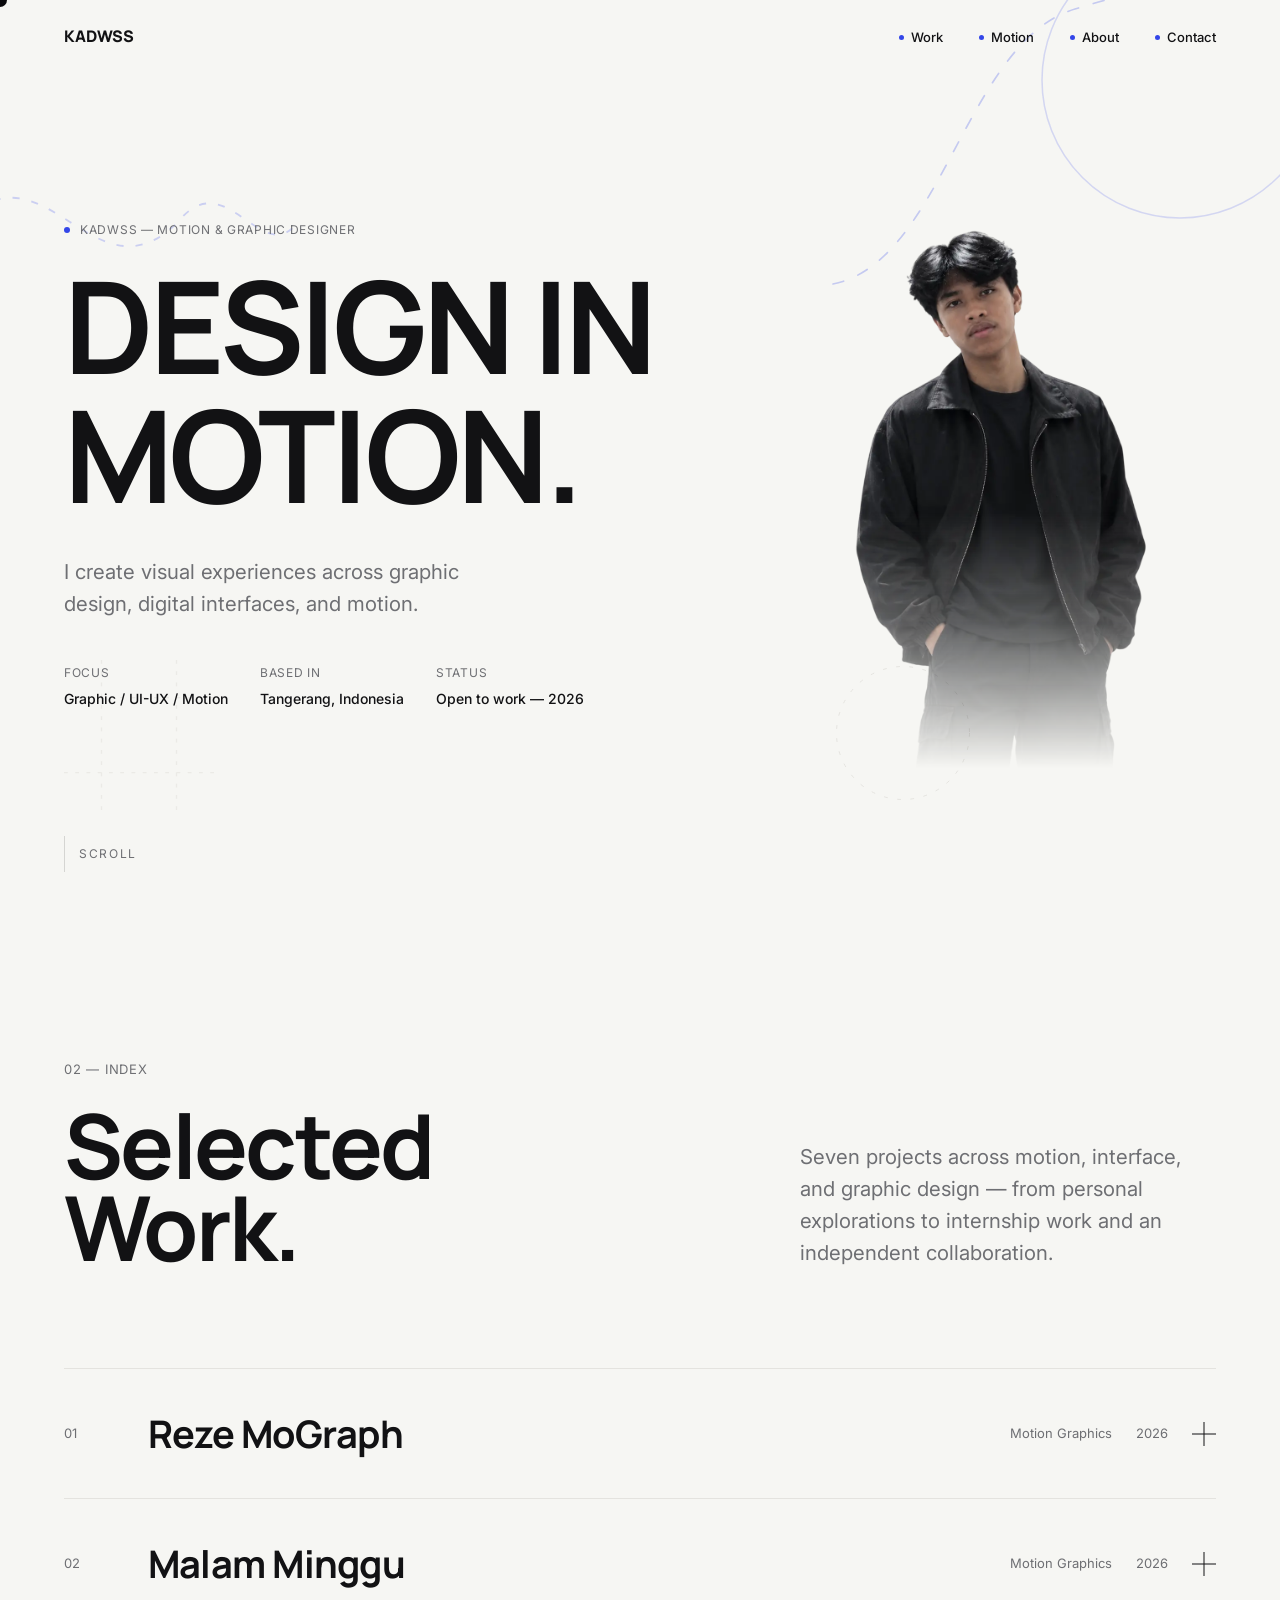
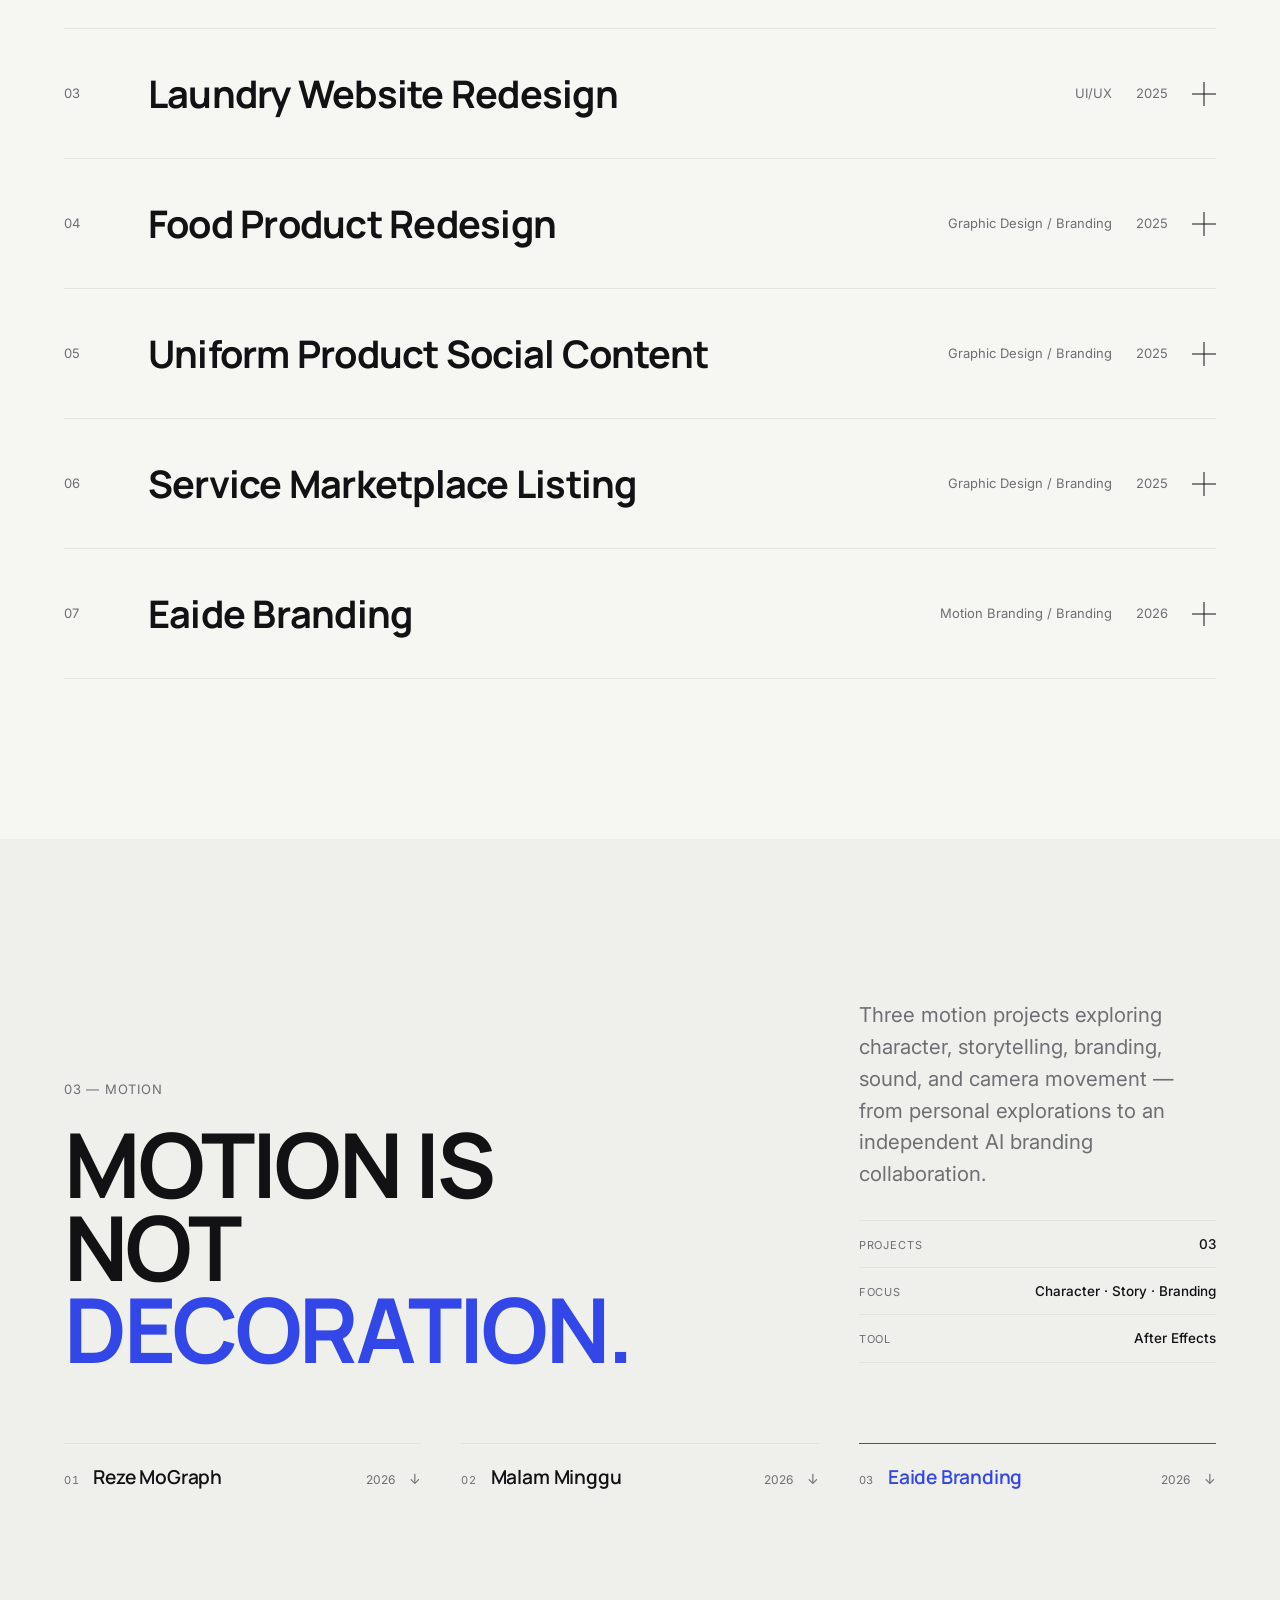
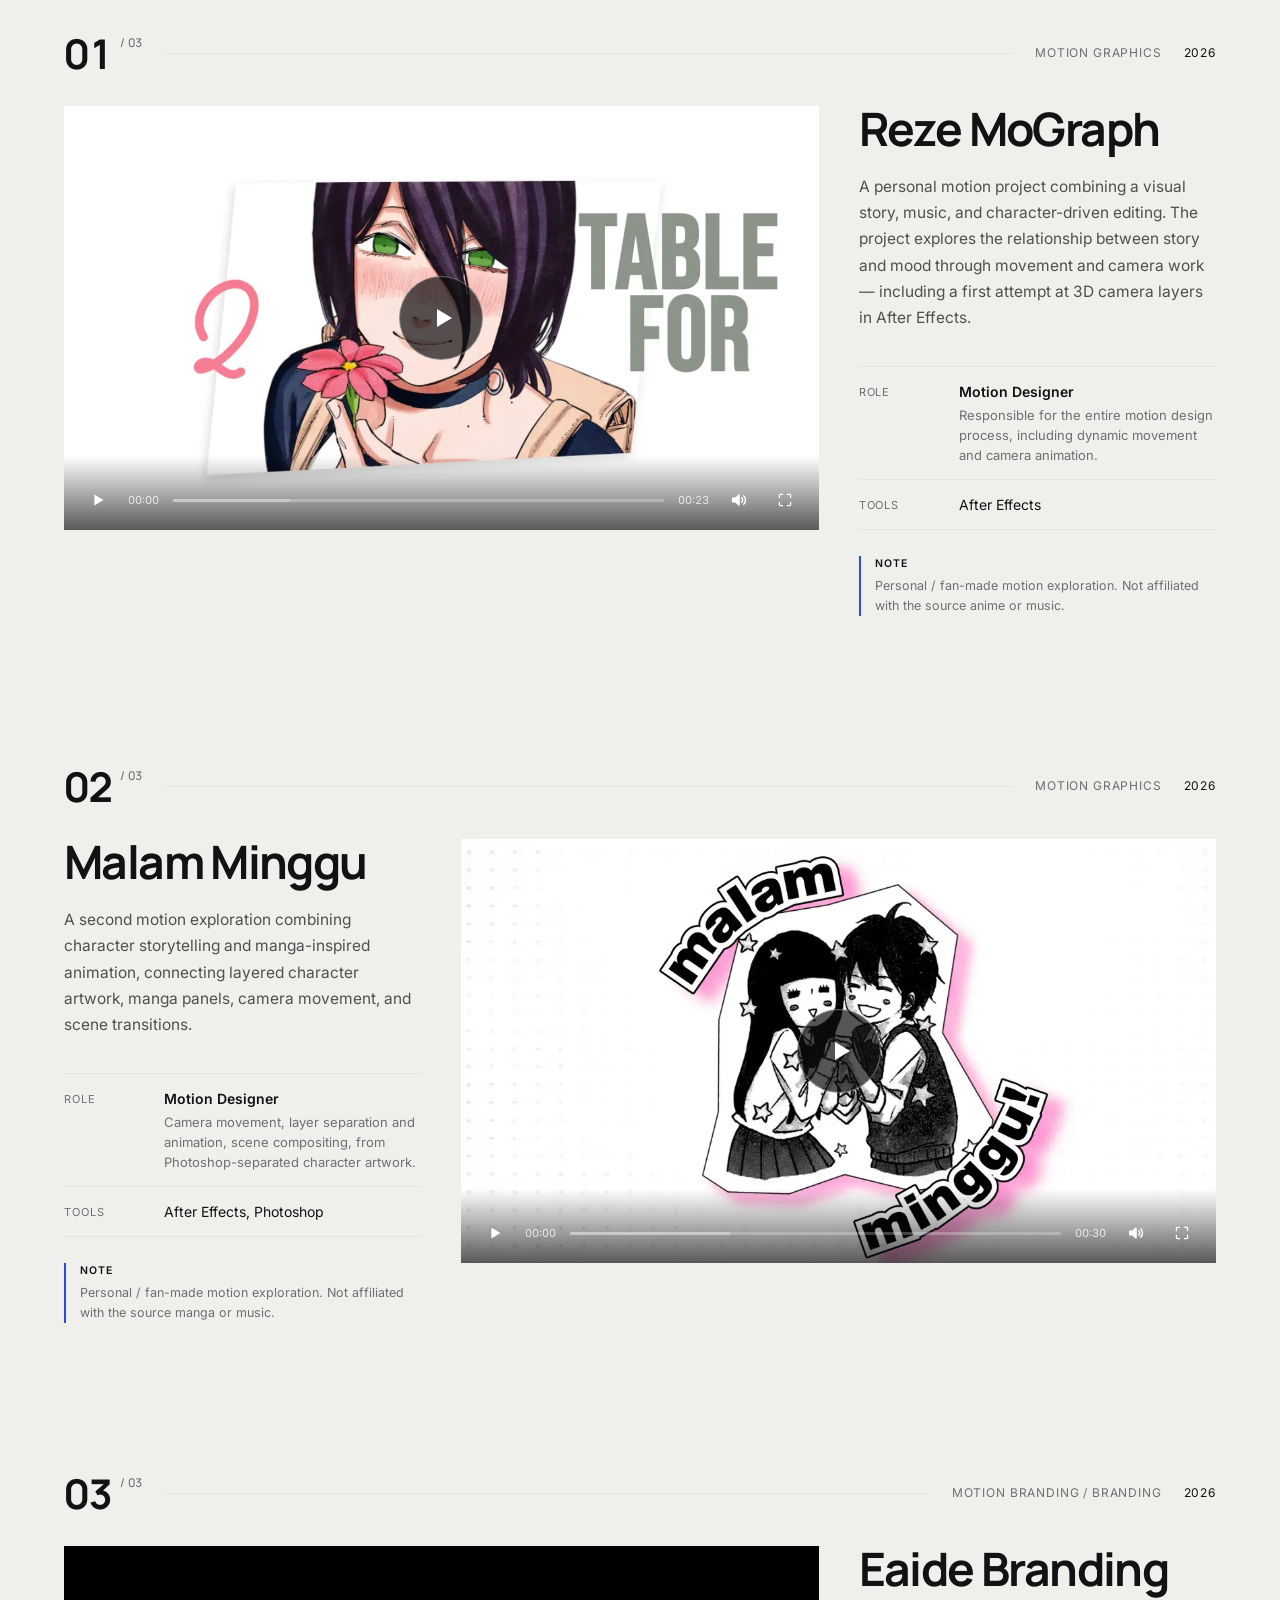
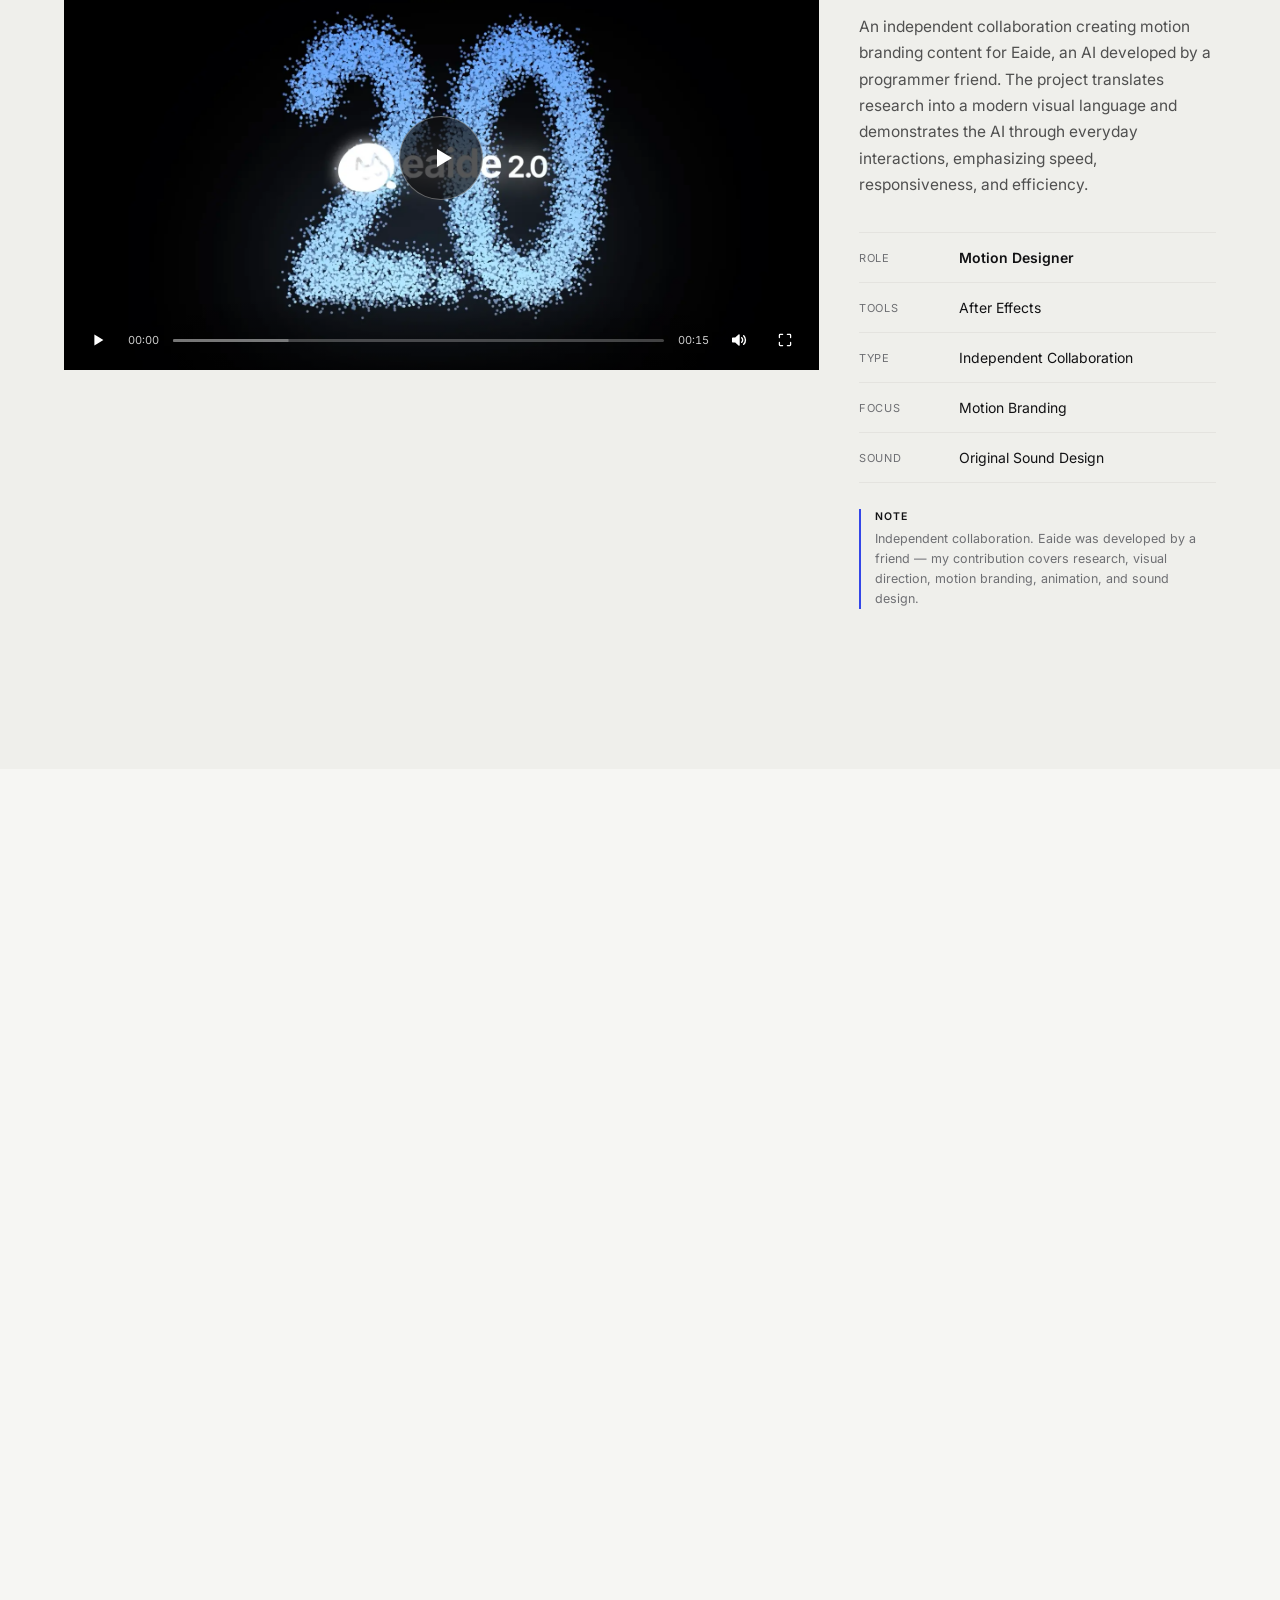
==== commit 8f61b8f5: "portofolionyakika" ====
--- a/index.html
+++ b/index.html
@@ -11,12 +11,13 @@
 =========================================================== -->
 <link rel="preconnect" href="https://fonts.googleapis.com">
 <link rel="preconnect" href="https://fonts.gstatic.com" crossorigin>
-<link href="https://fonts.googleapis.com/css2?family=Manrope:wght@200;300;400;500;600;700;800&family=Inter:wght@400;500;600&display=swap" rel="stylesheet">
-
+<link href="https://fonts.googleapis.com/css2?family=Manrope:wght@300..800&family=Inter:wght@400..600&display=swap" rel="stylesheet">
+
+<meta name="theme-color" content="#F6F6F3">
+<link rel="preload" as="image" href="assets/images/portrait.webp" fetchpriority="high">
 <link rel="stylesheet" href="css/style.css">
-<meta name="theme-color" content="#F6F6F3">
-<link rel="stylesheet" href="css/style.css">
-<link rel="stylesheet" href="css/mobile.css"> 
+<link rel="stylesheet" href="css/mobile.css">
+<link rel="stylesheet" href="css/motion.css">
 </head>
 <body>
 
@@ -105,7 +106,7 @@
 
      <div class="hero-portrait">
       <div class="hero-portrait-mask">
-        <img src="assets/images/portrait.png" alt="Kika Dwi Saputra">
+        <img src="assets/images/portrait.webp" alt="Kika Dwi Saputra" width="900" height="1200" fetchpriority="high" decoding="async">
       </div>
     </div>
   </div><!-- /hero-grid -->
@@ -142,13 +143,26 @@
 ========================================================= -->
 <section id="motion" style="background:var(--surface);">
   <div class="container">
-    <div class="motion-statement reveal">
-      <div class="index text-meta">03 — MOTION</div>
-      <h2 class="display text-section">MOTION IS<br>NOT <span class="tag-blue">DECORATION.</span></h2>
-      <p class="text-body-lg" style="margin-top:24px;">Three motion projects exploring character, storytelling, branding, sound, and camera movement — from personal explorations to an independent AI branding collaboration.</p>
-    </div>
-
-    <div id="motionProjects"></div>
+
+    <header class="mo-head reveal">
+      <div class="mo-head-title">
+        <div class="index text-meta">03 — MOTION</div>
+        <h2 class="display text-section">MOTION IS<br>NOT <span class="tag-blue">DECORATION.</span></h2>
+      </div>
+      <div class="mo-head-side">
+        <p class="text-body-lg">Three motion projects exploring character, storytelling, branding, sound, and camera movement — from personal explorations to an independent AI branding collaboration.</p>
+        <dl class="mo-facts">
+          <div><dt>Projects</dt><dd>03</dd></div>
+          <div><dt>Focus</dt><dd>Character · Story · Branding</dd></div>
+          <div><dt>Tool</dt><dd>After Effects</dd></div>
+        </dl>
+      </div>
+    </header>
+
+    <!-- diisi otomatis oleh JS dari data PROJECTS -->
+    <nav class="mo-index reveal" id="motionIndex" aria-label="Motion projects"></nav>
+    <div class="mo-list" id="motionProjects"></div>
+
   </div>
 </section>
 
@@ -334,8 +348,7 @@
   </div>
 </footer>
 
-<script src="js/main.js"></script>
-<script src="js/main.js"></script>
-<script src="js/mobile.js"></script>  
+<script src="js/main.js" defer></script>
+<script src="js/mobile.js" defer></script>
 </body>
 </html>
--- a/css/style.css
+++ b/css/style.css
@@ -116,17 +116,22 @@
 }
 .motion-line::after{
   content:'';
-  position:absolute; top:0; left:-30%;
+  position:absolute; top:0; left:0;
   width:30%; height:100%;
   background:var(--accent);
+  transform:translateX(-100%);
   animation:travel 3.2s var(--ease) infinite;
+  will-change:transform;
 }
 @keyframes travel{
-  0%{ left:-30%; }
-  60%{ left:100%; }
-  100%{ left:100%; }
-}
-@media (prefers-reduced-motion: reduce){ .motion-line::after{ animation:none; left:0; width:8%; } }
+  0%{ transform:translateX(-100%); }
+  60%{ transform:translateX(334%); }
+  100%{ transform:translateX(334%); }
+}
+@media (prefers-reduced-motion: reduce){ .motion-line::after{ animation:none; transform:none; width:8%; } }
+
+/* Animasi tak berujung dijeda saat elemennya di luar layar (diatur oleh main.js) */
+.anim-off, .anim-off *, .anim-off::after, .anim-off *::after{ animation-play-state:paused !important; }
 
 /* =================================================================
    3. NAVIGATION
@@ -145,8 +150,7 @@
    bagi drawer (position:fixed) di dalamnya */
 .nav::before{
   content:''; position:absolute; inset:0; z-index:-1;
-  background:rgba(246,246,243,.82);
-  -webkit-backdrop-filter:blur(10px); backdrop-filter:blur(10px);
+  background:rgba(246,246,243,.94);
   border-bottom:1px solid var(--line);
   opacity:0; transition:opacity .5s var(--ease);
 }
@@ -435,6 +439,7 @@
 }
 .hero-scroll-cue:hover{ color:var(--ink); }
 .hero-scroll-cue.is-hidden{ opacity:0; transform:translateY(8px); pointer-events:none; }
+.hero-scroll-cue.is-hidden .bar::after{ animation-play-state:paused; }
 .hero-scroll-cue .text-meta{ color:inherit; letter-spacing:0.14em; }
 .hero-scroll-cue .bar{
   width:1px; height:36px; flex-shrink:0;
@@ -627,9 +632,8 @@
   position:absolute; top:50%; left:50%; z-index:3;
   width:84px; height:84px; margin:-42px 0 0 -42px; border-radius:50%;
   display:flex; align-items:center; justify-content:center;
-  color:#fff; background:rgba(15,15,16,.55);
+  color:#fff; background:rgba(15,15,16,.7);
   border:1px solid rgba(255,255,255,.35);
-  backdrop-filter:blur(8px); -webkit-backdrop-filter:blur(8px);
   opacity:0; pointer-events:none; transform:scale(.9);
   transition:opacity .35s var(--ease), transform .5s var(--ease), background .3s var(--ease);
 }
@@ -749,13 +753,6 @@
   .player-controls, .player-big, .player-progress-buffer{ transition:none; }
   .player.is-loading .player-spinner{ animation-duration:1.6s; }
 }
-.player-btn{ color:#fff; width:20px; height:20px; flex-shrink:0; }
-.player-progress{ flex:1; height:2px; background:rgba(255,255,255,.25); position:relative; border-radius:2px; overflow:hidden; }
-.player-progress-fill{ position:absolute; left:0; top:0; height:100%; width:38%; background:var(--accent); }
-.player.playing .player-progress-fill{ animation:playfill 12s linear forwards; }
-@keyframes playfill{ from{ width:38%; } to{ width:100%; } }
-.player-time{ color:rgba(255,255,255,.7); font-size:11px; font-variant-numeric:tabular-nums; }
-
 .motion-project-meta{
   display:flex; gap:48px; margin-top:28px; flex-wrap:wrap;
   opacity:0; transform:translateY(16px); transition:opacity .8s var(--ease) .1s, transform .8s var(--ease) .1s;
@@ -1148,4 +1145,14 @@
 @media (max-height:520px) and (orientation:landscape){
   .hero{ min-height:auto; padding-top:calc(84px + env(safe-area-inset-top, 0px)); padding-bottom:56px; }
   .hero-scroll-cue{ display:none; }
-}+}
+
+/* =================================================================
+   PERFORMA — lewati render section yang jauh di bawah layar
+   (Motion tidak dimasukkan karena memuat player sticky)
+================================================================= */
+#uiux, #graphic, #about, #contact, footer{
+  content-visibility:auto;
+  contain-intrinsic-size:auto 900px;
+}
+.gfx-item img, .uiux-slide img{ background:var(--surface); }
--- a/css/mobile.css
+++ b/css/mobile.css
@@ -59,12 +59,10 @@
     padding-top:calc(10px + var(--safe-t));
     padding-bottom:10px;
     background:none; border-bottom-color:transparent;
-    -webkit-backdrop-filter:none; backdrop-filter:none;
   }
   .nav::before{                         /* latar blur ada di pseudo-element */
     content:''; position:absolute; inset:0; z-index:-1;
-    background:rgba(246,246,243,.82);
-    -webkit-backdrop-filter:blur(12px); backdrop-filter:blur(12px);
+    background:rgba(246,246,243,.95);
     border-bottom:1px solid var(--line);
     opacity:0; transition:opacity .4s var(--ease);
   }
@@ -95,8 +93,7 @@
     bottom:calc(var(--dock-gap) + var(--safe-b));
     width:min(calc(100% - 28px), 400px); height:var(--dock-h);
     padding:5px;
-    background:rgba(246,246,243,.78);
-    -webkit-backdrop-filter:blur(18px) saturate(1.3); backdrop-filter:blur(18px) saturate(1.3);
+    background:rgba(246,246,243,.94);
     border:1px solid var(--line); border-radius:100px;
     box-shadow:0 12px 32px rgba(18,18,20,.10), 0 1px 0 rgba(255,255,255,.6) inset;
     transform:translateX(-50%);
@@ -106,7 +103,7 @@
   @keyframes dockIn{ from{ opacity:0; transform:translateX(-50%) translateY(28px); } }
 
   /* Sembunyikan dock saat video diputar → tampilan sinematik */
-  body:has(.player.playing) .dock{
+  body.is-playing .dock{
     transform:translateX(-50%) translateY(160%); opacity:0; pointer-events:none;
   }
 
@@ -173,7 +170,7 @@
   .hero-title-outline{
     display:block; grid-area:title; position:relative; z-index:3;
     pointer-events:none; user-select:none; -webkit-user-select:none;
-    -webkit-text-stroke:0.4px #fff;
+    -webkit-text-stroke:0.6px #fff;
   }
   .hero-title-outline, .hero-title-outline *{ color:transparent !important; }
 
@@ -208,6 +205,7 @@
 
   .hs-grid{ display:none; }
   .hs-path{ opacity:.6; }
+  .hs-path-line, .hs-loop{ animation:none; }          /* hemat baterai di HP */
 
   /* Scroll cue — di atas dock */
   .hero-scroll-cue{
--- a/css/motion.css
+++ b/css/motion.css
@@ -0,0 +1,238 @@
+/* =====================================================================
+   KADWSS — 03 · MOTION (rombak total)
+   Muat SETELAH style.css dan mobile.css:
+     <link rel="stylesheet" href="css/motion.css">
+
+   Konsep: editorial / Swiss
+   - Header: judul besar + paragraf & fakta ringkas di kanan
+   - Indeks proyek: 3 tautan bernomor (menandai proyek yang sedang dilihat)
+   - Tiap proyek: rail bernomor → player lebar (8 kolom) + kolom info (4 kolom),
+     posisinya bergantian kiri/kanan di desktop
+   - Mobile: player full-bleed, info tersusun di bawahnya
+
+   Player (.player, .player-controls, dst.) TIDAK diubah sama sekali.
+===================================================================== */
+
+/* ---------------------------------------------------------------
+   HEADER
+--------------------------------------------------------------- */
+.mo-head{
+  display:grid; grid-template-columns:repeat(12, minmax(0, 1fr));
+  column-gap:40px; align-items:end;
+  margin-bottom:72px;
+}
+.mo-head-title{ grid-column:1 / 9; }
+.mo-head-title .index{
+  font-family:var(--body); font-size:13px; color:var(--muted); margin-bottom:24px;
+}
+.mo-head-side{ grid-column:9 / 13; padding-bottom:8px; }
+.mo-head-side .text-body-lg{ max-width:38ch; }
+
+.mo-facts{
+  margin:30px 0 0; padding:0;
+  border-top:1px solid var(--line);
+}
+.mo-facts > div{
+  display:flex; justify-content:space-between; align-items:baseline; gap:24px;
+  padding:13px 0; border-bottom:1px solid var(--line);
+}
+.mo-facts dt{
+  font-size:11px; letter-spacing:.08em; text-transform:uppercase; color:var(--muted);
+}
+.mo-facts dd{ margin:0; font-size:13.5px; font-weight:500; text-align:right; }
+
+/* ---------------------------------------------------------------
+   INDEKS PROYEK
+--------------------------------------------------------------- */
+.mo-index{
+  display:grid; grid-auto-flow:column; grid-auto-columns:minmax(0, 1fr);
+  column-gap:40px;
+  margin-bottom:120px;
+}
+.mo-index a{
+  position:relative;
+  display:flex; align-items:baseline; gap:14px;
+  padding:22px 0 24px;
+  border-top:1px solid var(--line);
+  transition:color .3s var(--ease-soft);
+}
+.mo-index a::after{                          /* garis aksen yang "menggambar" saat hover / aktif */
+  content:''; position:absolute; left:0; top:-1px; width:100%; height:1px;
+  background:var(--accent);
+  transform:scaleX(0); transform-origin:left center;
+  transition:transform .6s var(--ease);
+}
+.mo-index a:hover::after,
+.mo-index a.is-current::after{ transform:scaleX(1); }
+
+.mo-index .no{ font-size:11px; letter-spacing:.06em; color:var(--muted); font-variant-numeric:tabular-nums; }
+.mo-index .t{
+  font-family:var(--display); font-weight:600; letter-spacing:-.01em;
+  font-size:clamp(16px, 1.5vw, 21px); line-height:1.2;
+}
+.mo-index .y{ margin-left:auto; font-size:12px; color:var(--muted); }
+.mo-index .ar{
+  font-size:14px; color:var(--muted);
+  transition:transform .45s var(--ease), color .3s var(--ease);
+}
+.mo-index a:hover .ar{ transform:translateY(3px); color:var(--accent); }
+.mo-index a.is-current .t{ color:var(--accent); }
+.mo-index a:focus-visible{ outline:1px solid var(--accent); outline-offset:6px; }
+
+/* ---------------------------------------------------------------
+   PROYEK
+--------------------------------------------------------------- */
+.mo-list{ display:block; }
+.mo-project{ margin-bottom:150px; scroll-margin-top:110px; }
+.mo-project:last-child{ margin-bottom:0; }
+
+/* Rail: nomor — garis — kategori — tahun */
+.mo-rail{
+  display:flex; align-items:center; gap:22px;
+  margin-bottom:32px;
+  font-size:12px; letter-spacing:.07em; text-transform:uppercase; color:var(--muted);
+}
+.mo-no{
+  font-family:var(--display); font-weight:700; line-height:1; letter-spacing:-.03em;
+  font-size:clamp(30px, 3.2vw, 46px); color:var(--ink);
+  font-variant-numeric:tabular-nums;
+}
+.mo-no i{
+  font-style:normal; font-weight:500; letter-spacing:.04em;
+  font-size:12px; color:var(--muted); margin-left:8px; vertical-align:top; position:relative; top:.35em;
+}
+.mo-line{
+  flex:1; height:1px; background:var(--line);
+  transform:scaleX(0); transform-origin:left center;
+  transition:transform 1.3s var(--ease) .15s;
+}
+.mo-project.in .mo-line{ transform:scaleX(1); }
+.mo-cat, .mo-year{ white-space:nowrap; }
+.mo-year{ color:var(--ink); }
+
+/* Badan: player + info */
+.mo-body{
+  display:grid; grid-template-columns:repeat(12, minmax(0, 1fr));
+  column-gap:40px; align-items:start;
+}
+.mo-stage{ grid-column:1 / 9; min-width:0; }
+.mo-info { grid-column:9 / 13; min-width:0; }
+
+/* Genap: info di kiri, player di kanan */
+.mo-project:nth-child(even) .mo-stage{ grid-column:5 / 13; grid-row:1; }
+.mo-project:nth-child(even) .mo-info { grid-column:1 / 5;  grid-row:1; }
+
+.mo-stage .player{ margin:0; }
+
+/* Desktop: player menempel saat kolom info lebih tinggi dari player */
+@media (min-width:821px){
+  .mo-stage{ position:sticky; top:100px; align-self:start; }
+}
+
+/* Info */
+.mo-title{
+  font-family:var(--display); font-weight:700; letter-spacing:-.035em; line-height:1;
+  font-size:clamp(32px, 3.6vw, 56px);
+  margin:0 0 22px;
+}
+.mo-desc{
+  margin:0; max-width:44ch;
+  font-size:15.5px; line-height:1.7; color:rgba(18,18,20,.72);
+}
+
+.mo-specs{ margin:34px 0 0; padding:0; border-top:1px solid var(--line); }
+.mo-specs > div{
+  display:grid; grid-template-columns:84px minmax(0, 1fr); gap:16px;
+  padding:14px 0; border-bottom:1px solid var(--line);
+}
+.mo-specs dt{
+  font-size:11px; letter-spacing:.08em; text-transform:uppercase; color:var(--muted);
+  padding-top:3px;
+}
+.mo-specs dd{ margin:0; font-size:14px; line-height:1.5; }
+.mo-specs dd strong{ display:block; font-weight:600; }
+.mo-specs dd span{ display:block; margin-top:3px; font-size:13px; line-height:1.55; color:var(--muted); }
+
+.mo-note{
+  margin:26px 0 0; padding-left:14px; border-left:2px solid var(--accent);
+  font-size:12.5px; line-height:1.6; color:var(--muted);
+}
+.mo-note b{
+  display:block; margin-bottom:3px;
+  font-size:10.5px; font-weight:600; letter-spacing:.1em; text-transform:uppercase; color:var(--ink);
+}
+
+/* Muncul bertahap (dipicu class .in dari observer .reveal yang sudah ada) */
+.mo-info > *{
+  opacity:0; transform:translateY(16px);
+  transition:opacity .8s var(--ease), transform .9s var(--ease);
+}
+.mo-project.in .mo-info > *{
+  opacity:1; transform:none;
+  transition-delay:calc(.2s + var(--i, 0) * .08s);
+}
+.mo-info > :nth-child(1){ --i:0; }
+.mo-info > :nth-child(2){ --i:1; }
+.mo-info > :nth-child(3){ --i:2; }
+.mo-info > :nth-child(4){ --i:3; }
+
+/* ---------------------------------------------------------------
+   TABLET KECIL / LAPTOP SEMPIT
+--------------------------------------------------------------- */
+@media (max-width:1100px){
+  .mo-body{ column-gap:28px; }
+  .mo-stage{ grid-column:1 / 8; }
+  .mo-info { grid-column:8 / 13; }
+  .mo-project:nth-child(even) .mo-stage{ grid-column:6 / 13; }
+  .mo-project:nth-child(even) .mo-info { grid-column:1 / 6; }
+  .mo-specs > div{ grid-template-columns:70px minmax(0, 1fr); }
+}
+
+/* ---------------------------------------------------------------
+   MOBILE / TABLET  (≤ 820px) — satu kolom, player full-bleed
+--------------------------------------------------------------- */
+@media (max-width:820px){
+  .mo-head{ display:block; margin-bottom:36px; }
+  .mo-head-title .index{ margin-bottom:14px; font-size:12px; letter-spacing:.06em; }
+  .mo-head-side{ margin-top:22px; padding-bottom:0; }
+  .mo-head-side .text-body-lg{ max-width:52ch; font-size:16px; line-height:1.6; }
+  .mo-facts{ margin-top:24px; }
+  .mo-facts > div{ padding:12px 0; }
+
+  /* Indeks → daftar vertikal */
+  .mo-index{ display:block; margin-bottom:72px; }
+  .mo-index a{ padding:16px 0 17px; gap:12px; }
+  .mo-index a:last-child{ border-bottom:1px solid var(--line); }
+  .mo-index .t{ font-size:17px; }
+
+  .mo-project{ margin-bottom:84px; scroll-margin-top:72px; }
+  .mo-rail{ gap:14px; margin-bottom:20px; font-size:11px; }
+  .mo-no{ font-size:30px; }
+  .mo-cat{ white-space:normal; text-align:right; line-height:1.3; max-width:50%; }
+  .mo-body{ display:block; }
+
+  /* Player full-bleed ke tepi layar (margin negatif sudah diatur di mobile.css) */
+  .mo-stage .player{ margin-left:calc(var(--gutter) * -1); margin-right:calc(var(--gutter) * -1); }
+
+  .mo-info{ margin-top:26px; }
+  .mo-title{ font-size:clamp(30px, 8.6vw, 48px); margin-bottom:16px; }
+  .mo-desc{ max-width:62ch; font-size:15.5px; line-height:1.65; }
+  .mo-specs, .mo-note{ max-width:640px; }
+
+  .mo-specs{ margin-top:26px; }
+  .mo-specs > div{ grid-template-columns:76px minmax(0, 1fr); gap:12px; padding:13px 0; }
+  .mo-note{ margin-top:22px; }
+}
+
+@media (max-width:400px){
+  .mo-specs > div{ grid-template-columns:68px minmax(0, 1fr); }
+}
+
+/* ---------------------------------------------------------------
+   Reduced motion
+--------------------------------------------------------------- */
+@media (prefers-reduced-motion: reduce){
+  .mo-line{ transform:none; transition:none; }
+  .mo-info > *{ opacity:1; transform:none; transition:none; }
+  .mo-index a::after{ transition:none; }
+}
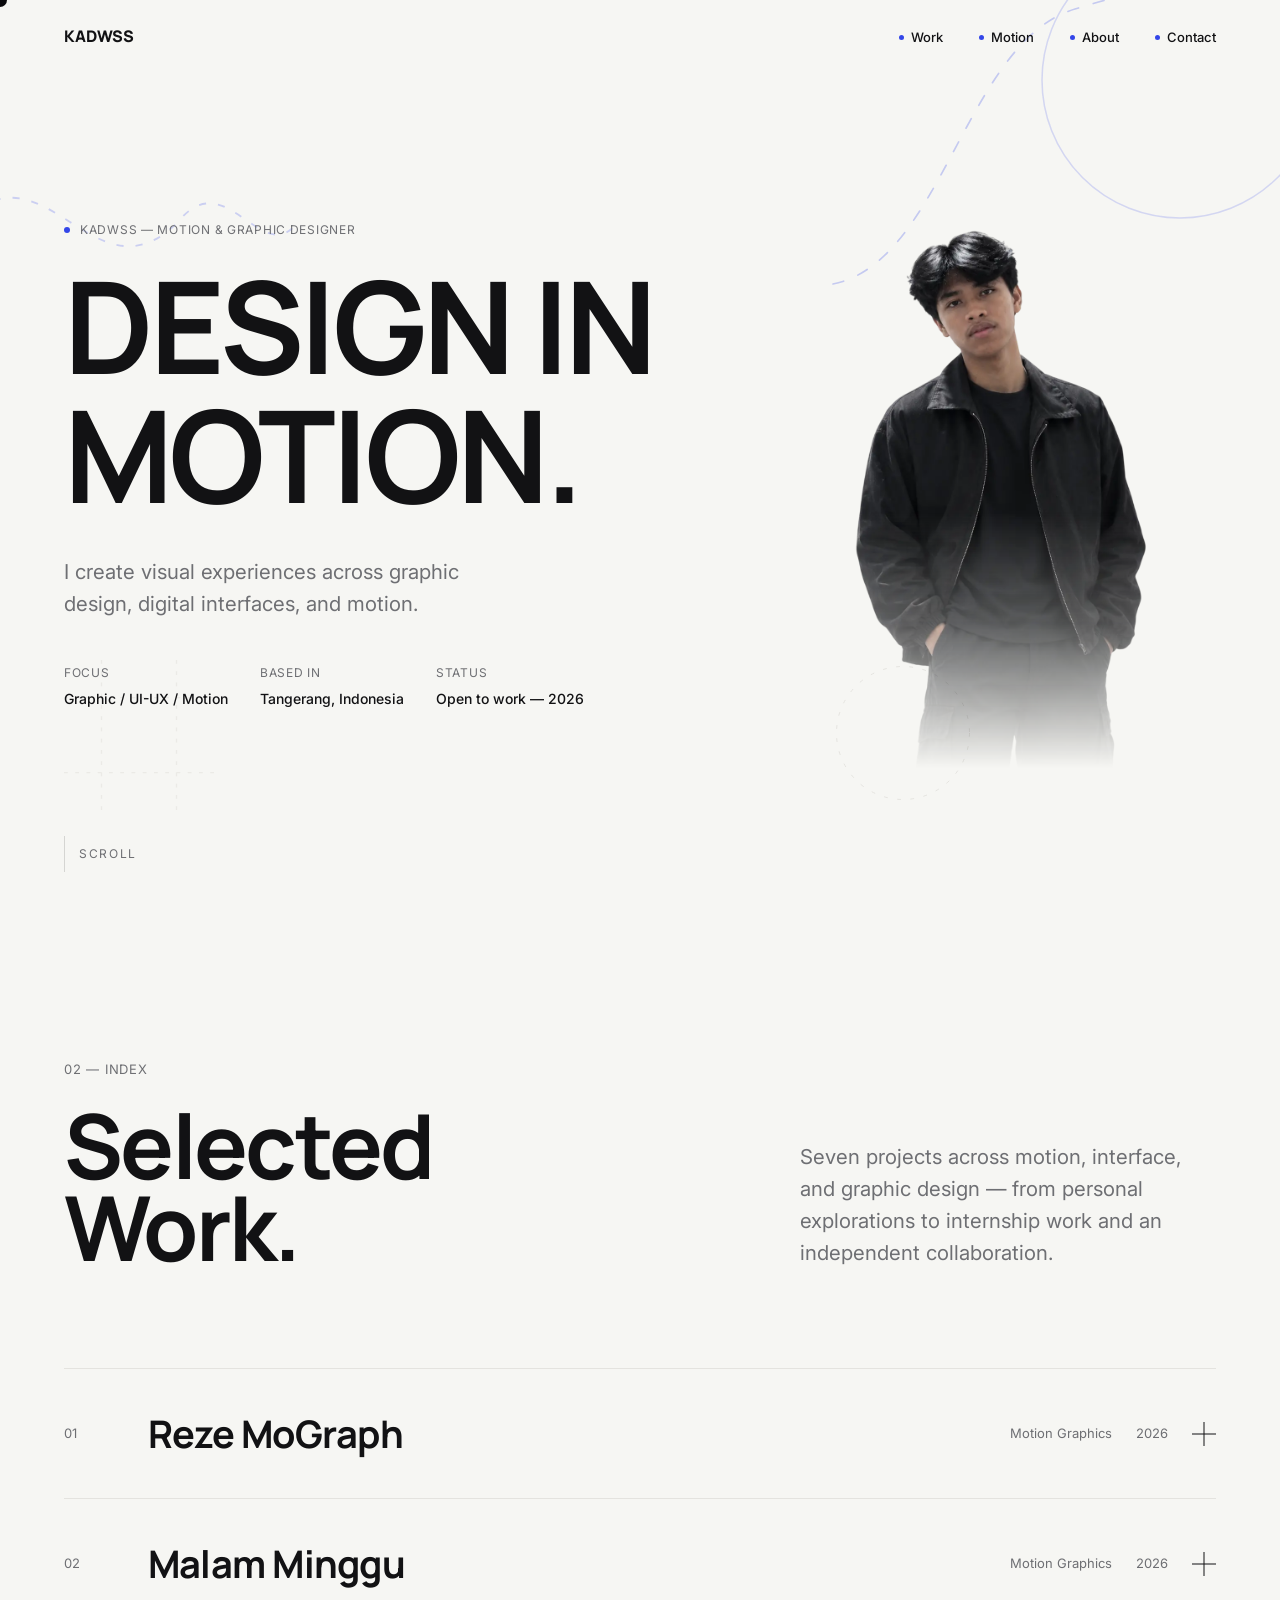
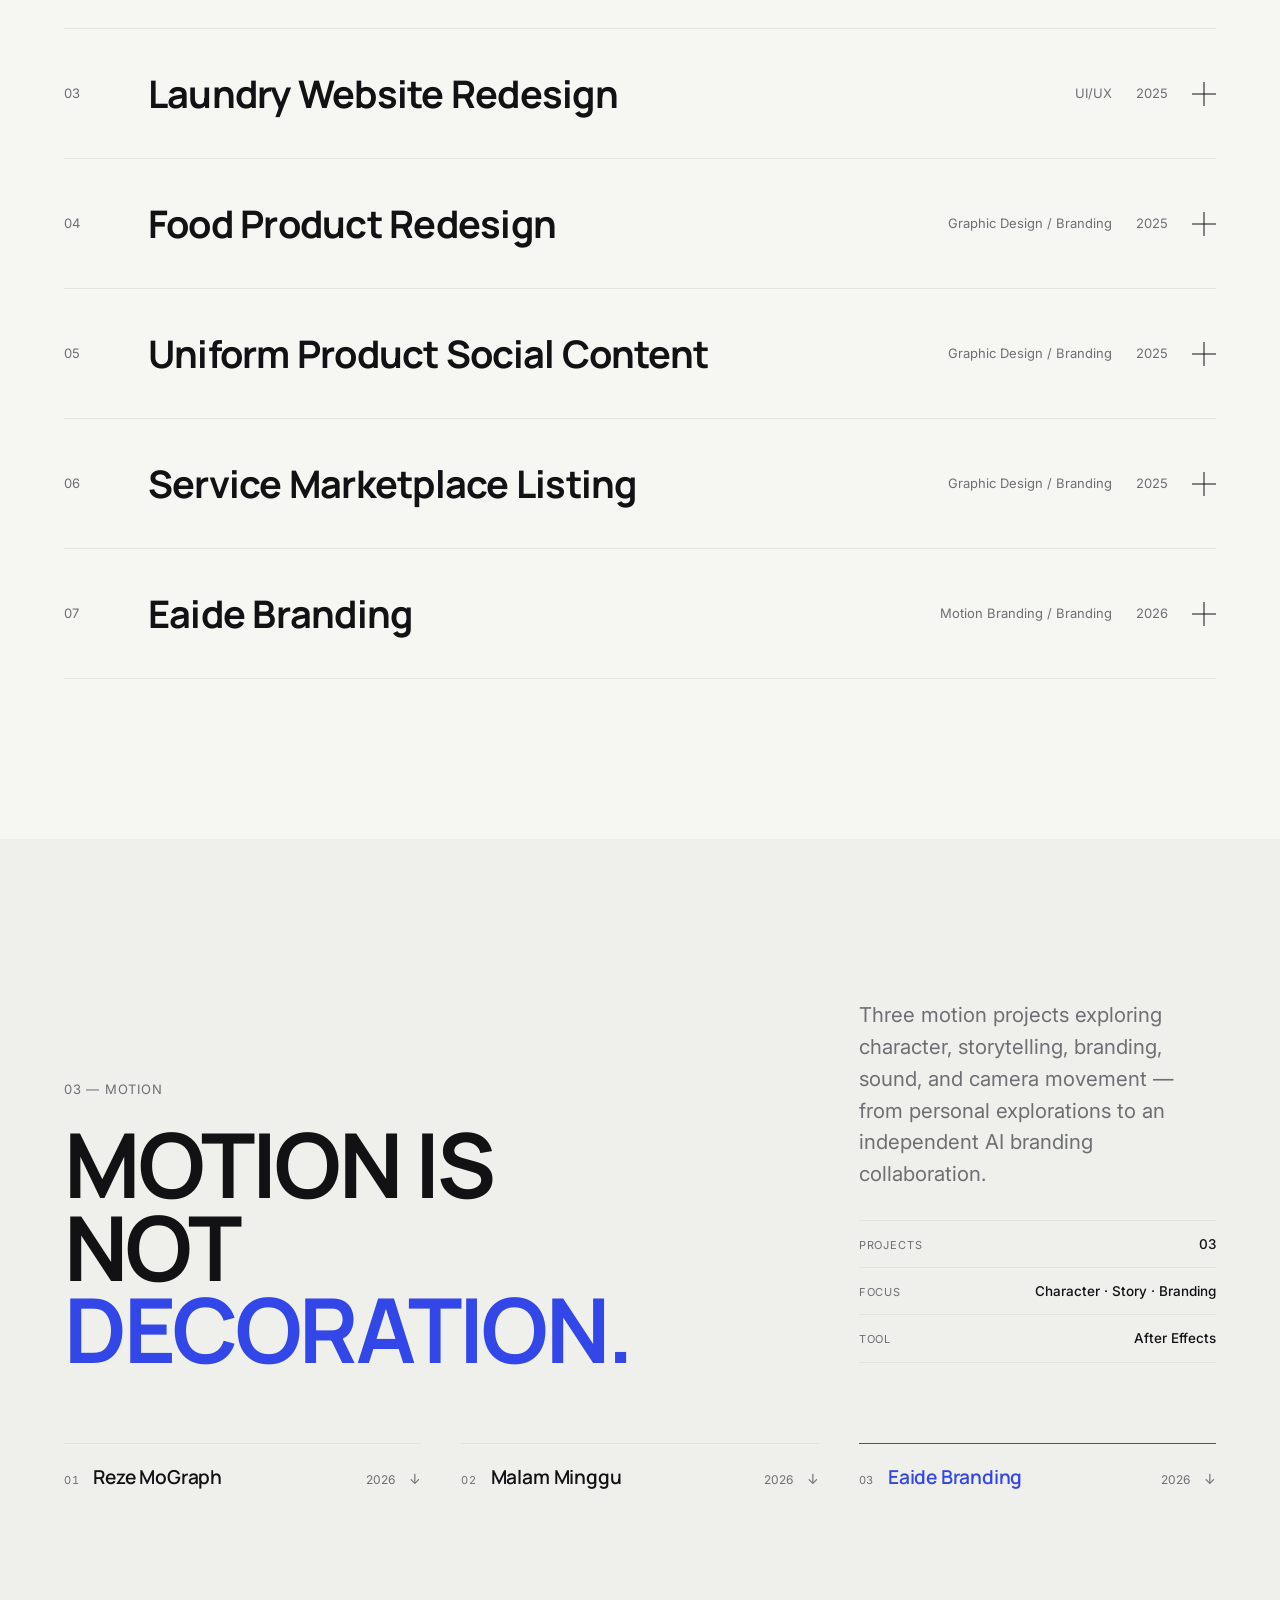
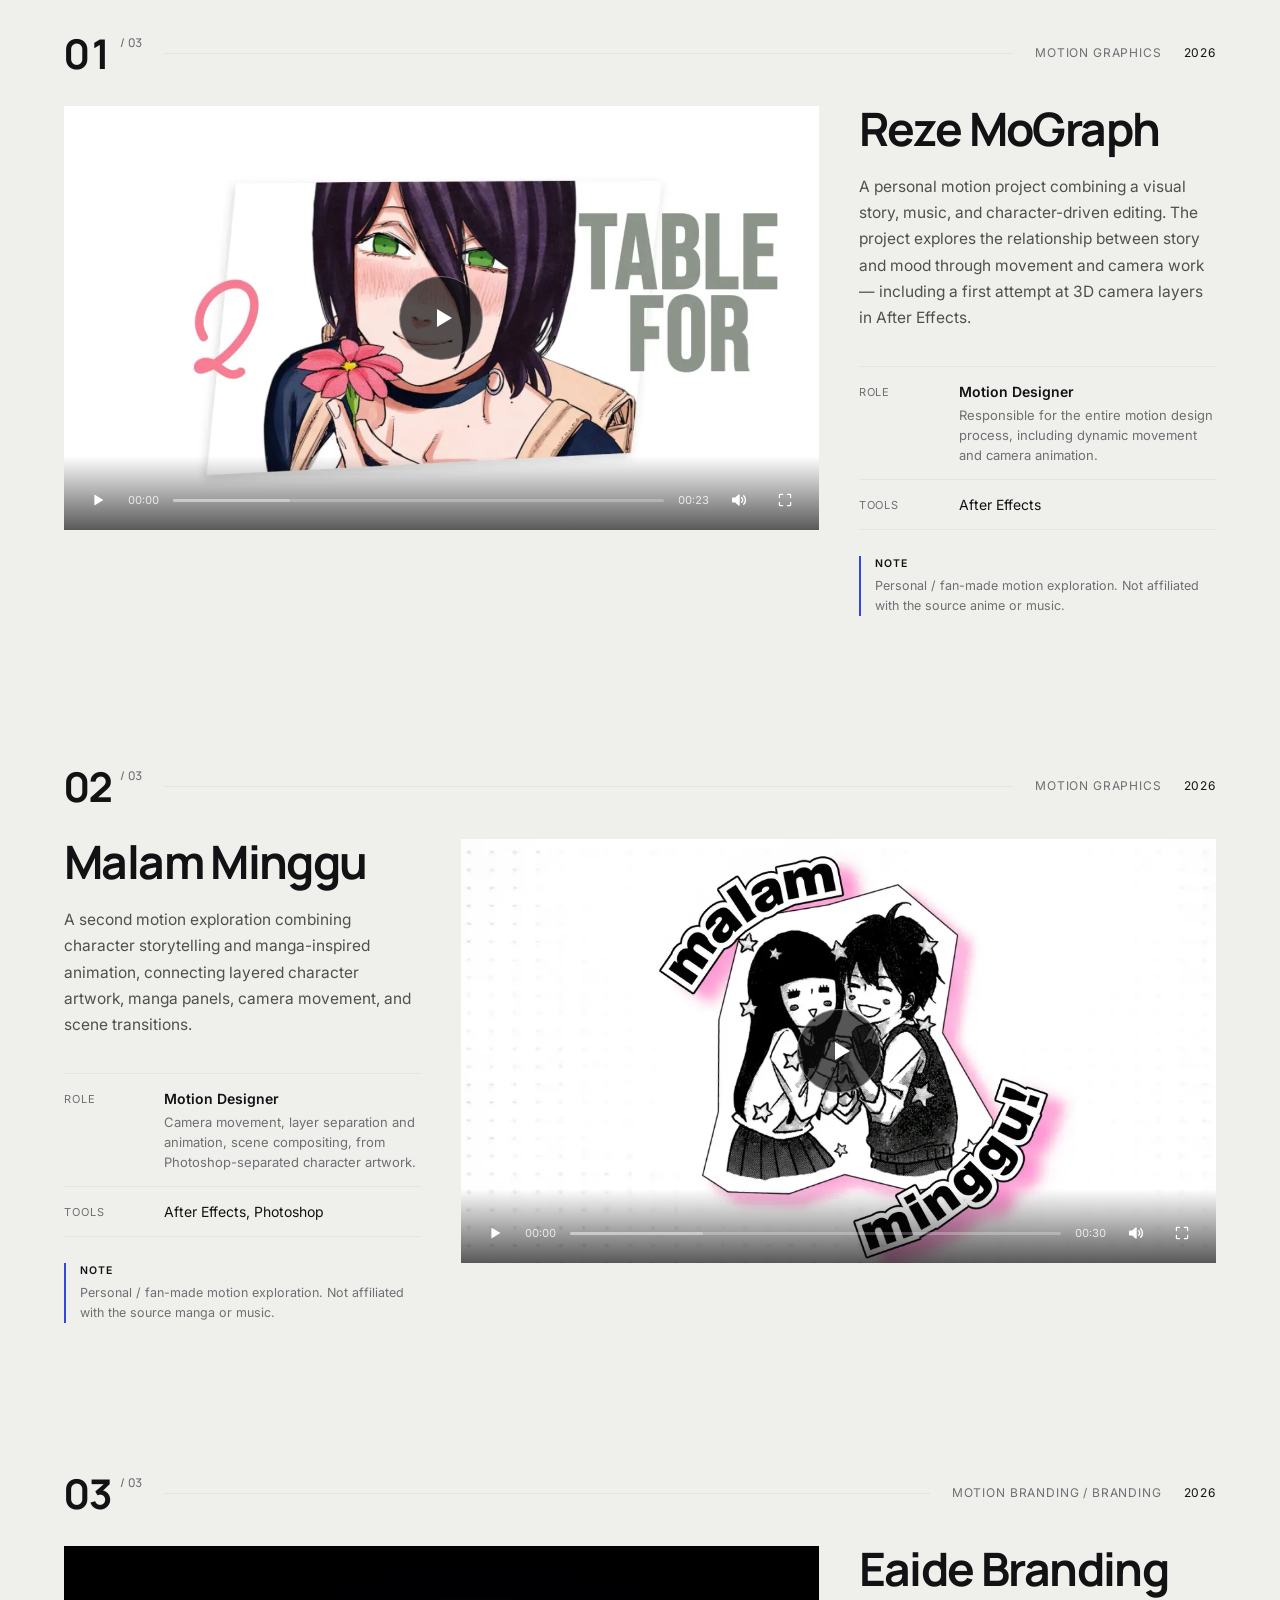
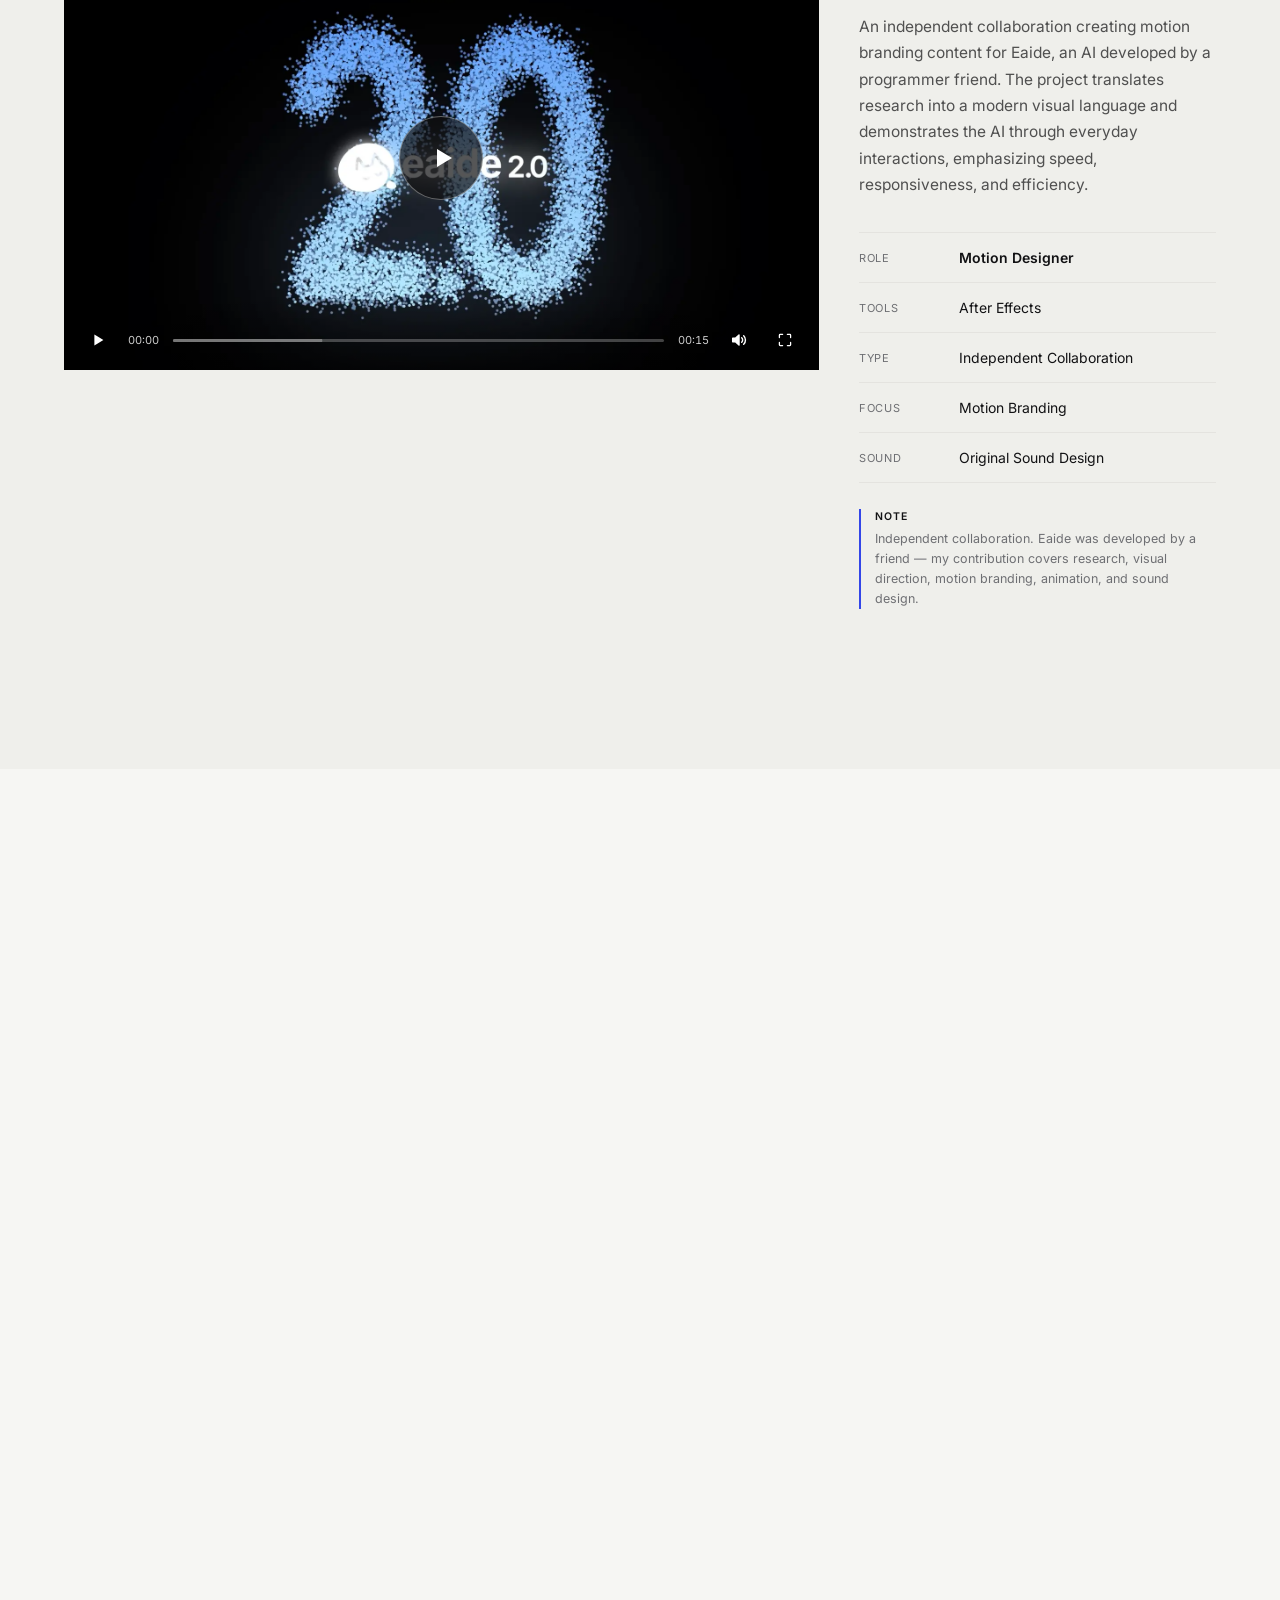
==== commit e9d3b59d: "Install Vercel Web Analytics Implemented Vercel Web Analytics for the portfolio website.  ## Summary" ====
--- a/index.html
+++ b/index.html
@@ -18,6 +18,12 @@
 <link rel="stylesheet" href="css/style.css">
 <link rel="stylesheet" href="css/mobile.css">
 <link rel="stylesheet" href="css/motion.css">
+
+<!-- Vercel Web Analytics -->
+<script>
+  window.va = window.va || function () { (window.vaq = window.vaq || []).push(arguments); };
+</script>
+<script defer src="/_vercel/insights/script.js"></script>
 </head>
 <body>
 
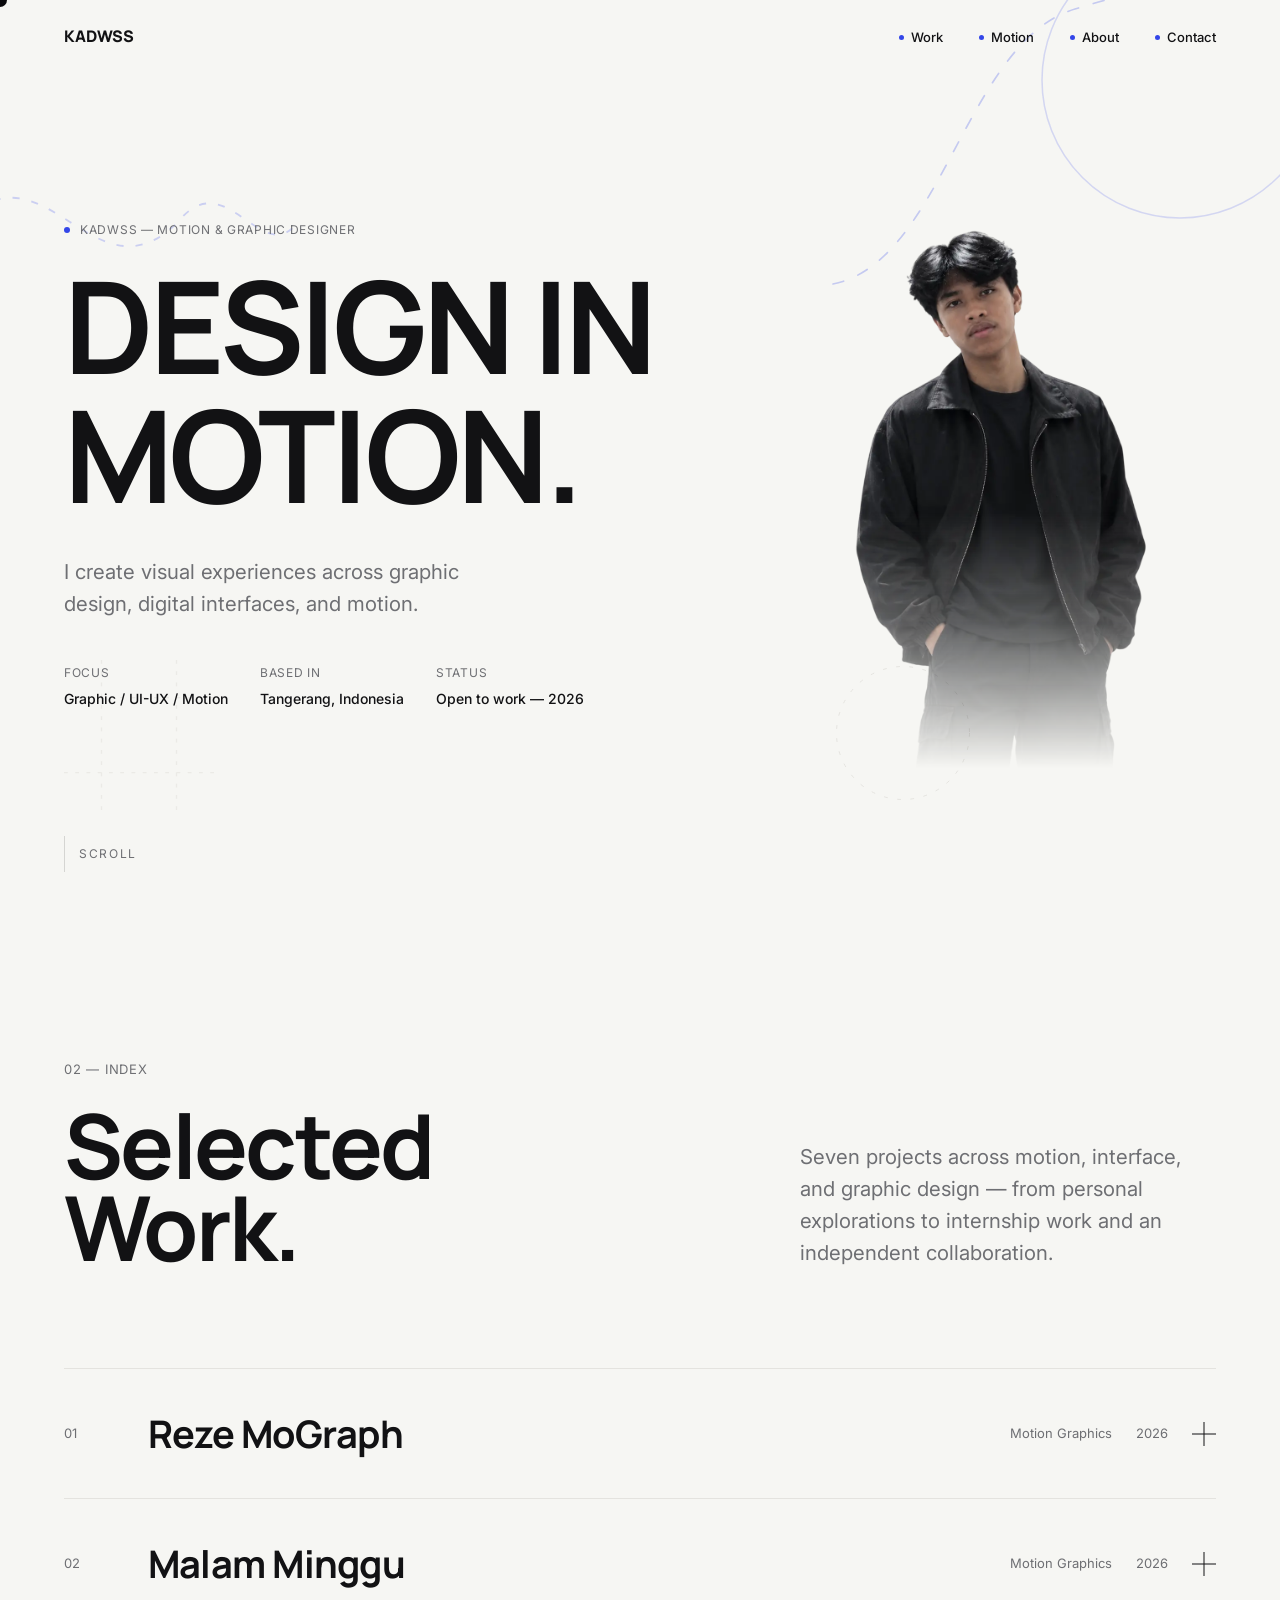
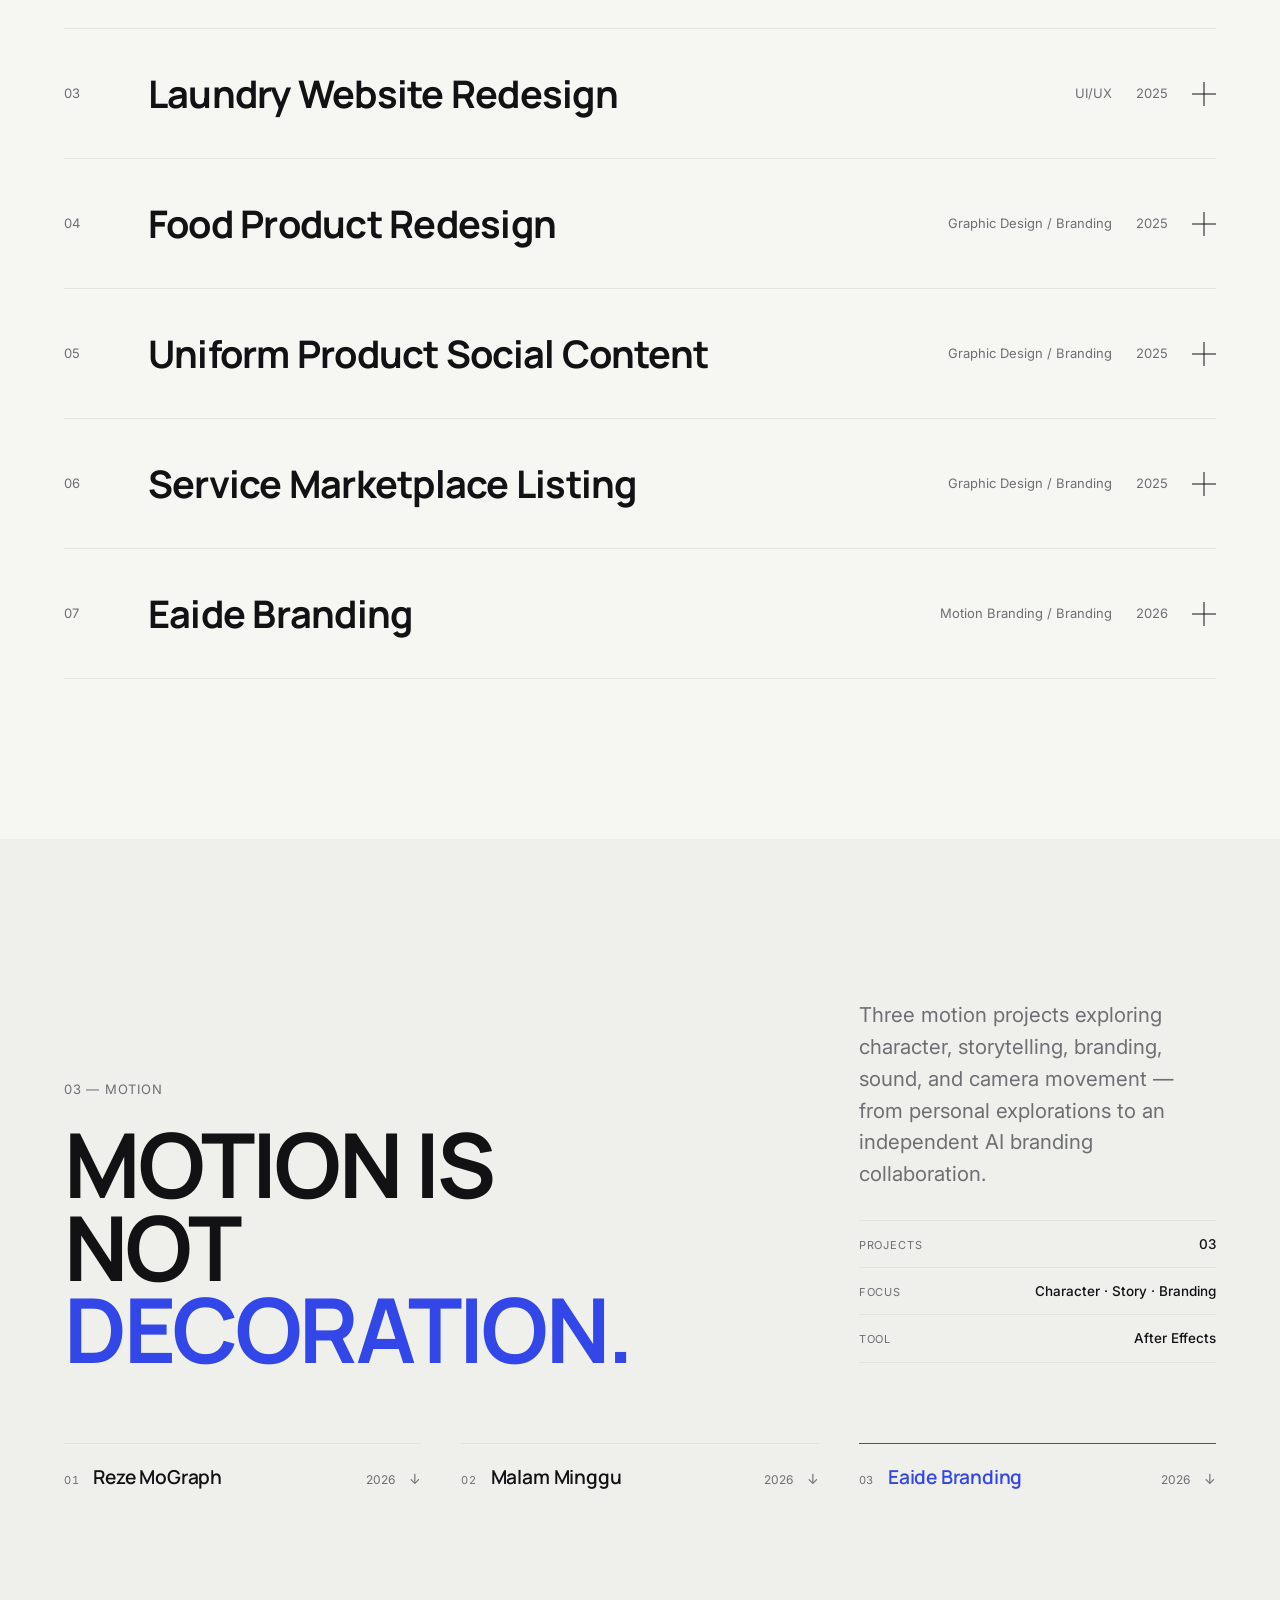
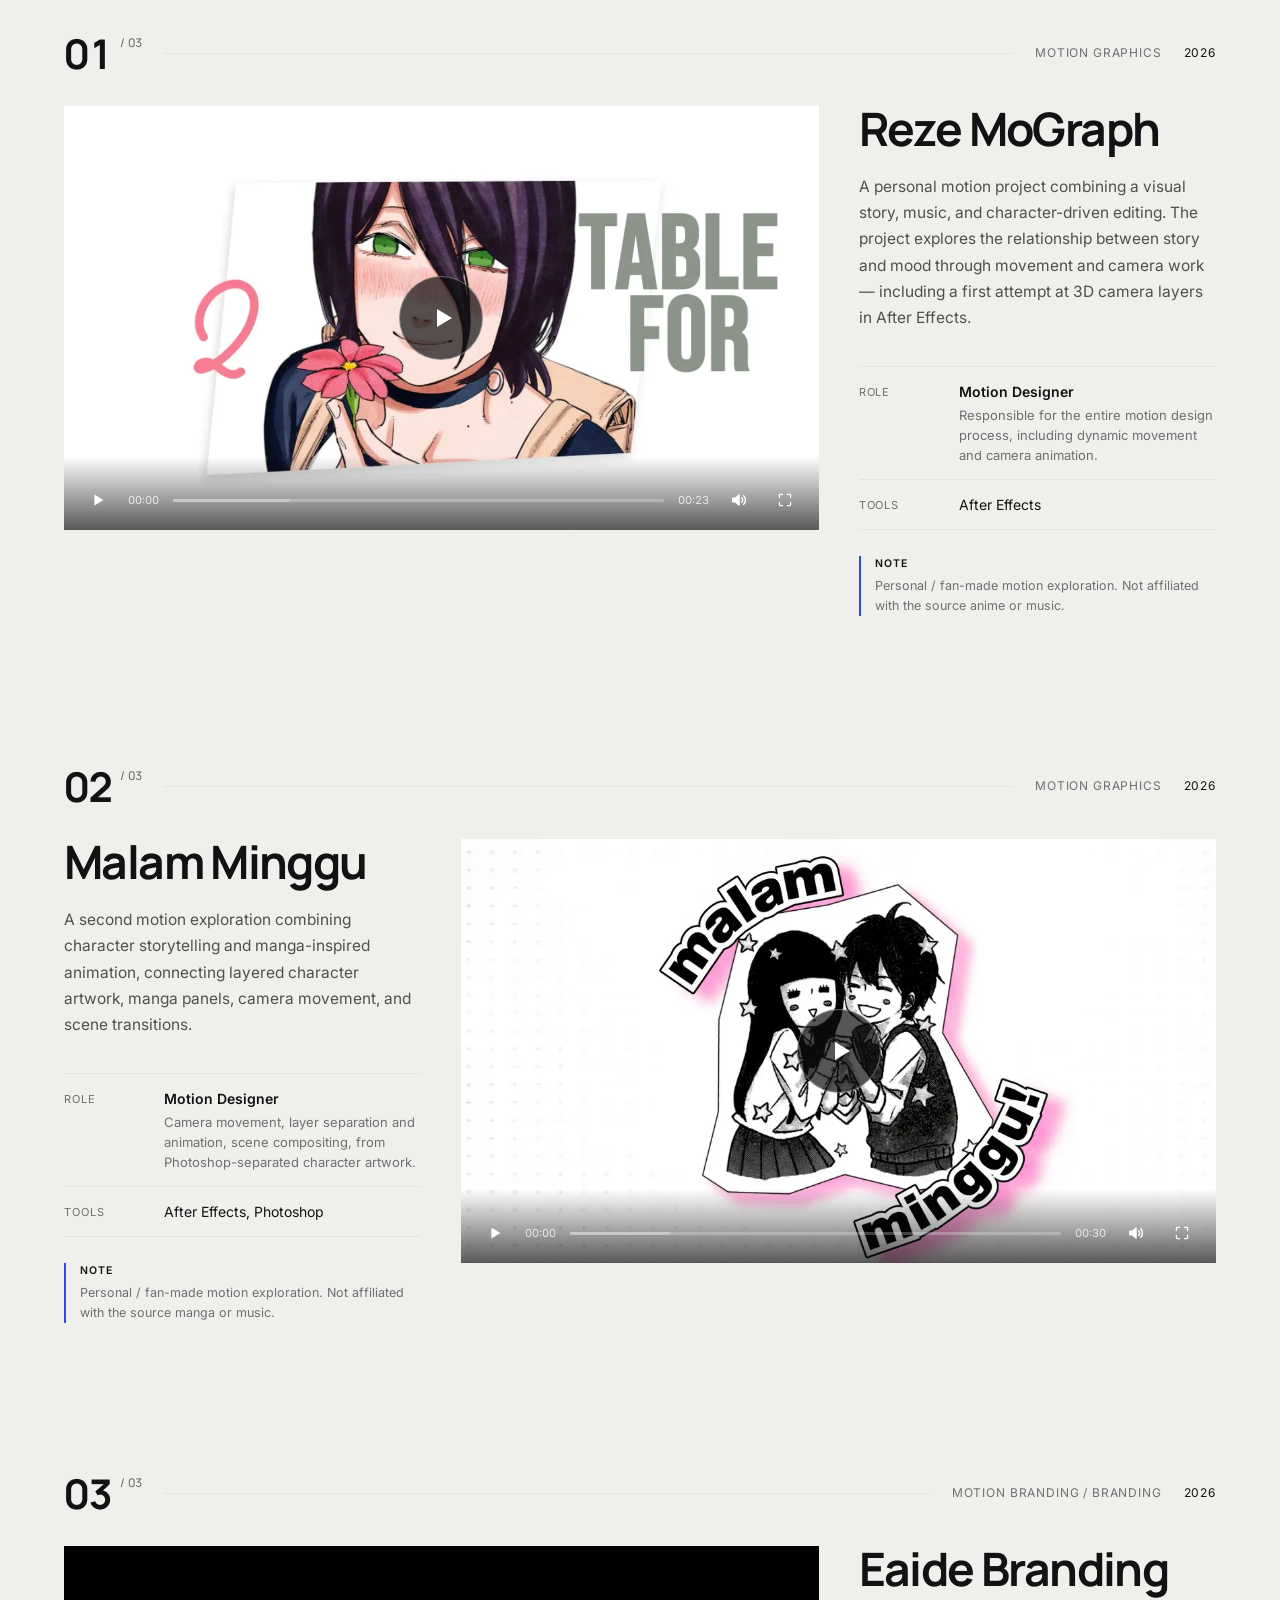
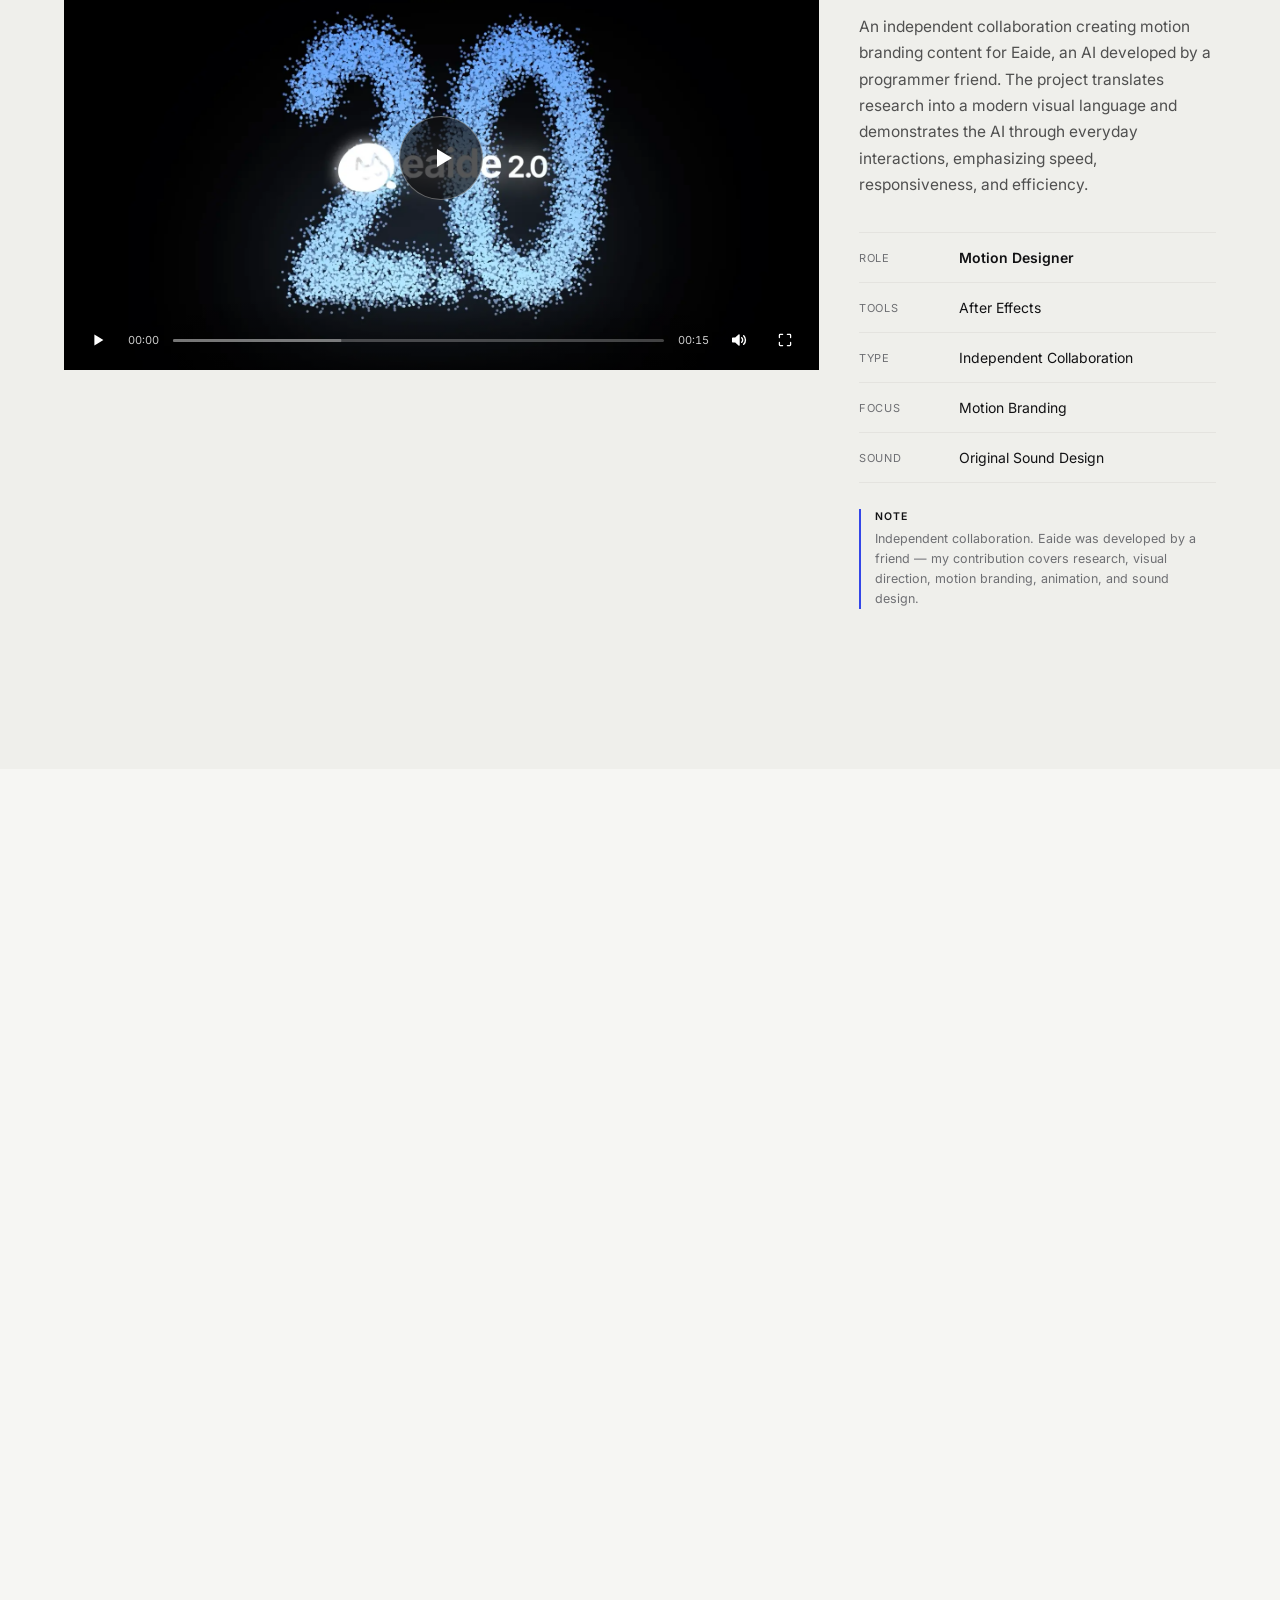
==== commit def4764d: "portofolionyakika" ====
--- a/index.html
+++ b/index.html
@@ -7,6 +7,14 @@
 <meta name="description" content="Kika Dwi Saputra (Kadwss) — Multidisciplinary designer working across graphic design, UI/UX, and motion.">
 
 <!-- ===========================================================
+     VERCEL WEB ANALYTICS
+=========================================================== -->
+<script>
+  window.va = window.va || function () { (window.vaq = window.vaq || []).push(arguments); };
+</script>
+<script defer src="/_vercel/insights/script.js"></script>
+
+<!-- ===========================================================
      FONTS — Manrope (display) + Inter (body / metadata)
 =========================================================== -->
 <link rel="preconnect" href="https://fonts.googleapis.com">
@@ -18,12 +26,6 @@
 <link rel="stylesheet" href="css/style.css">
 <link rel="stylesheet" href="css/mobile.css">
 <link rel="stylesheet" href="css/motion.css">
-
-<!-- Vercel Web Analytics -->
-<script>
-  window.va = window.va || function () { (window.vaq = window.vaq || []).push(arguments); };
-</script>
-<script defer src="/_vercel/insights/script.js"></script>
 </head>
 <body>
 
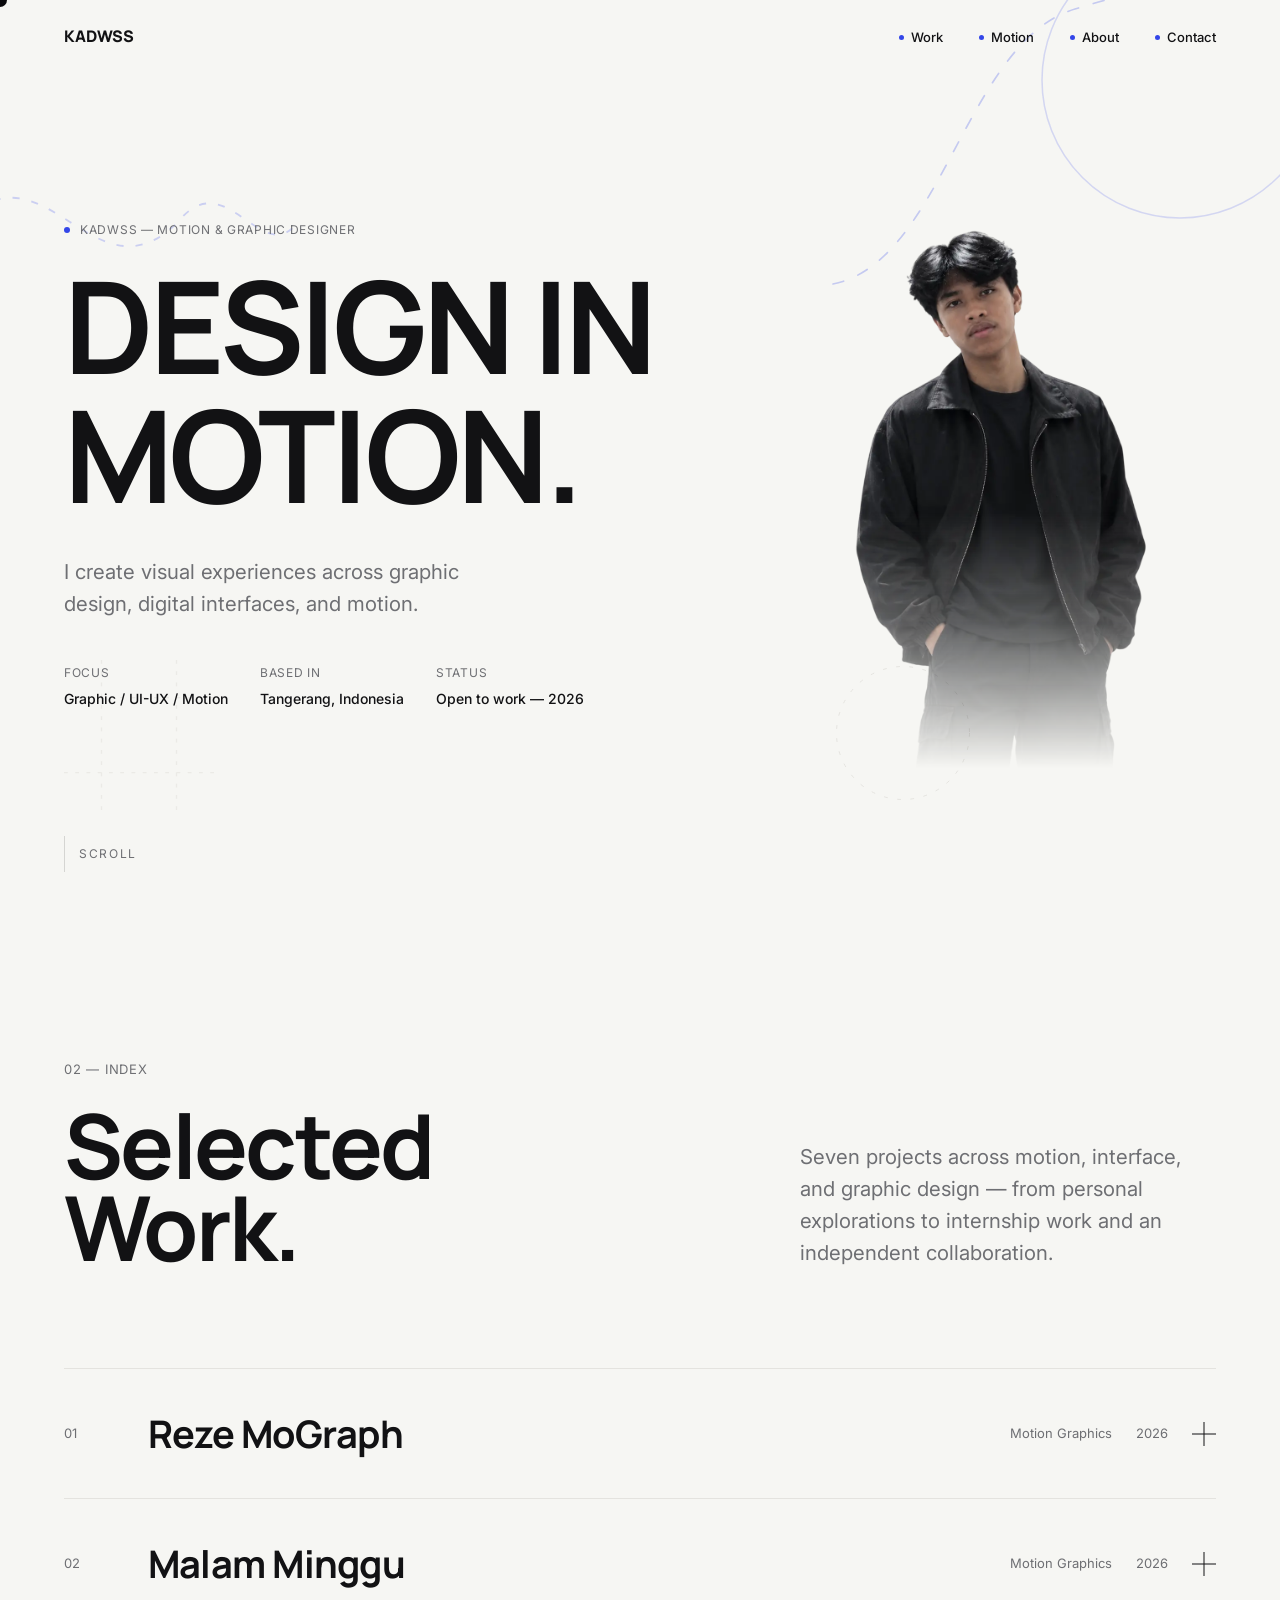
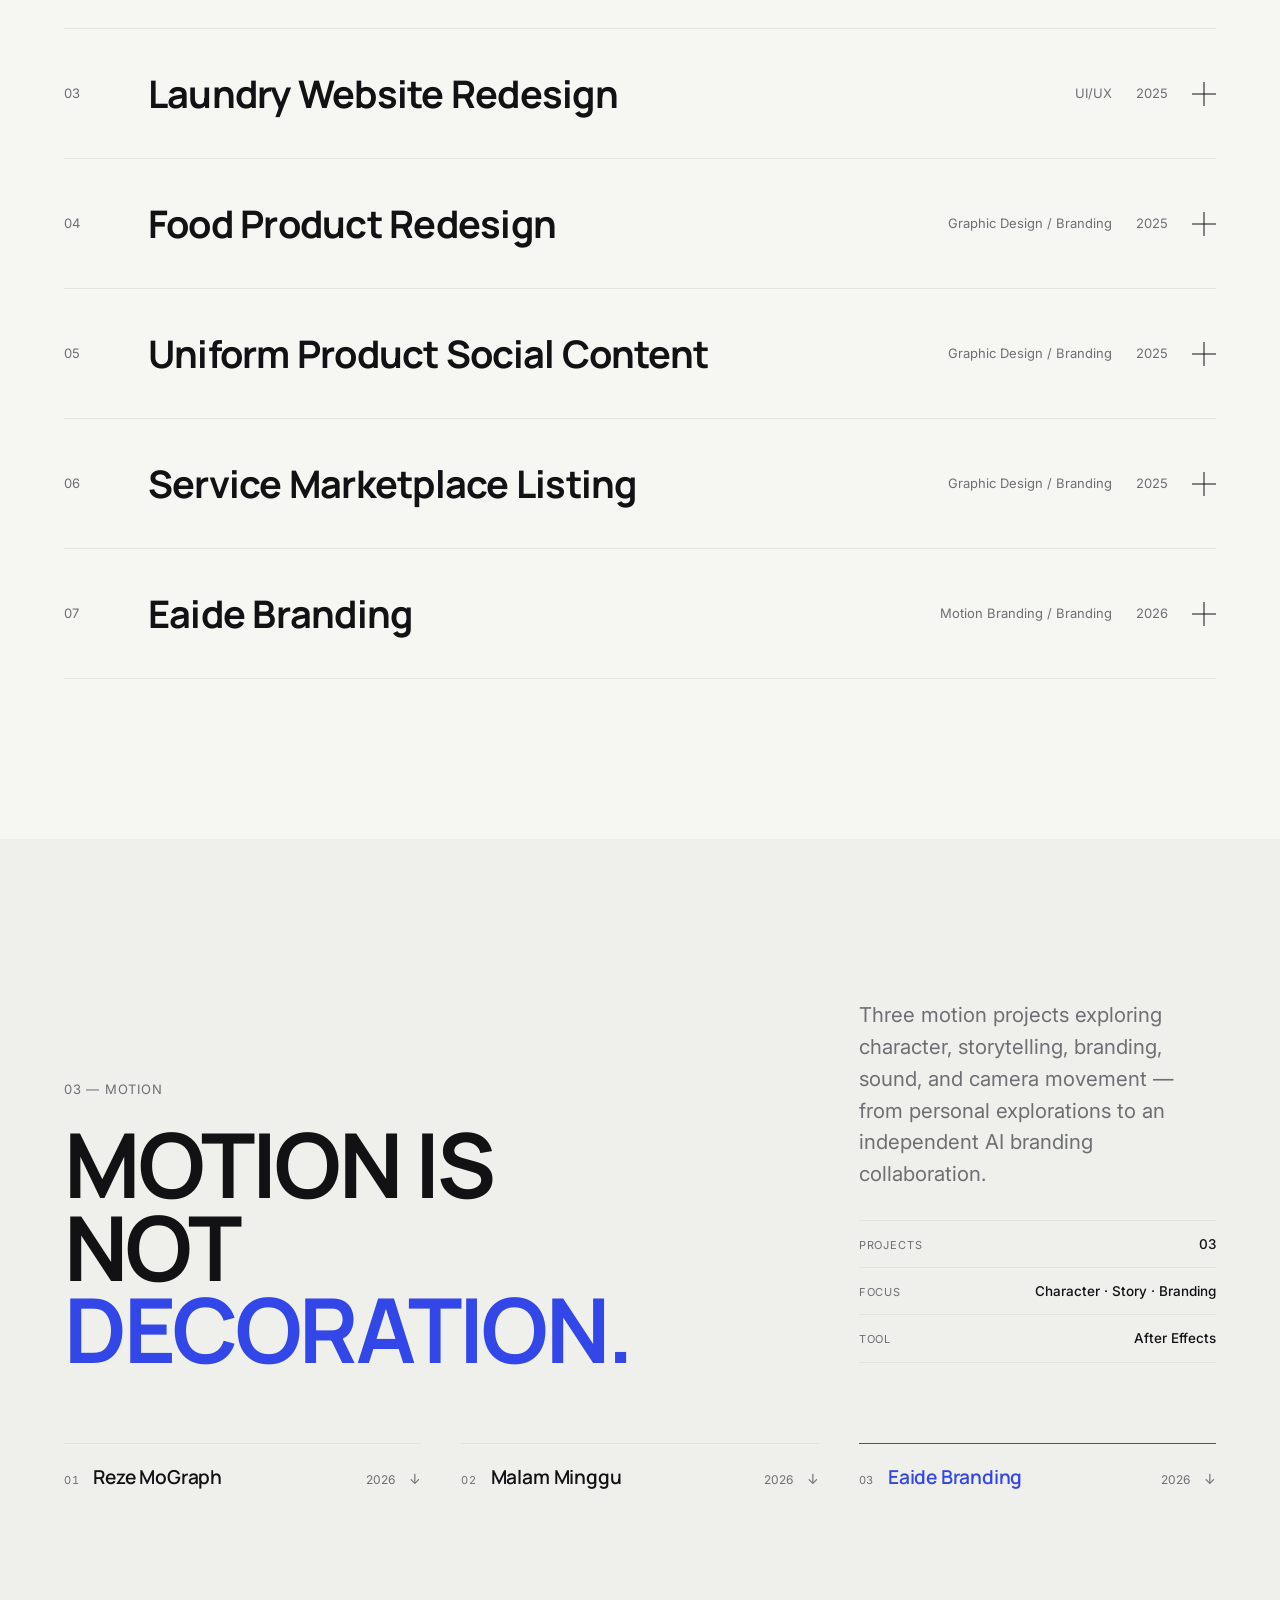
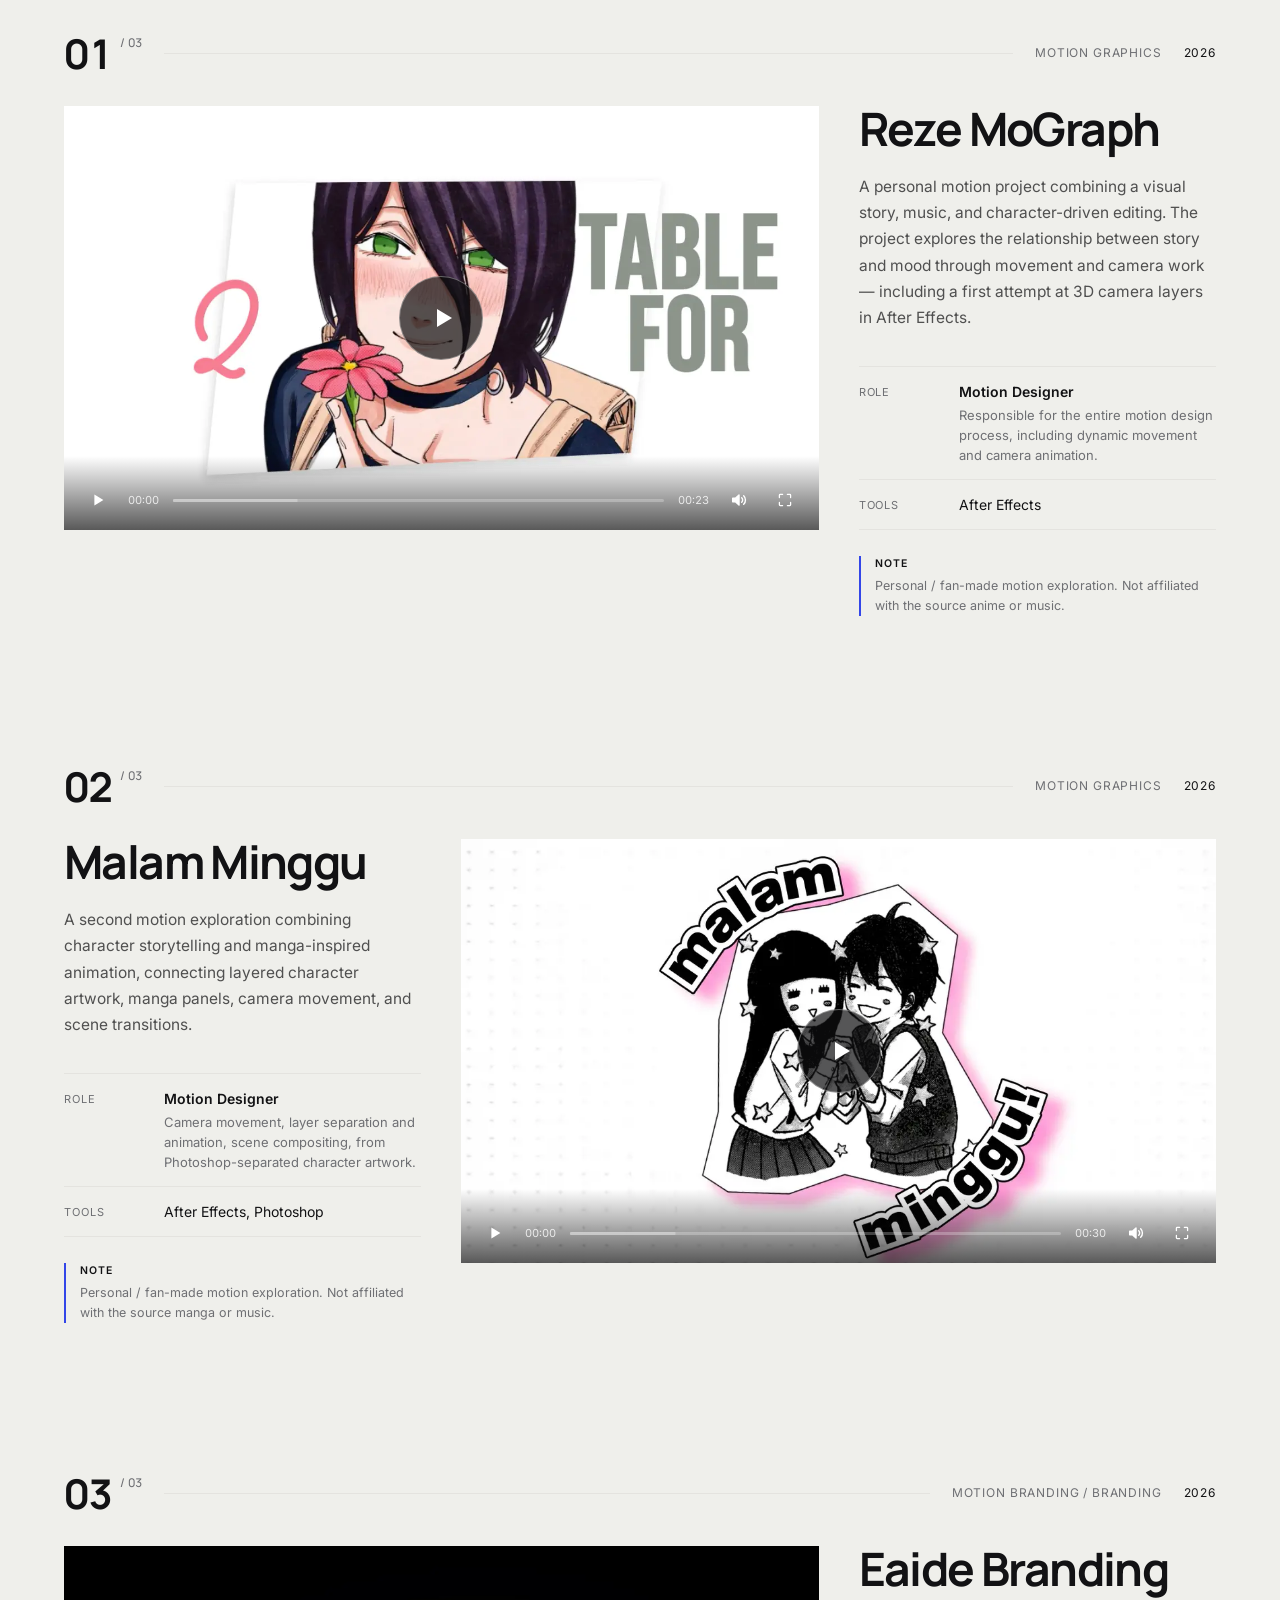
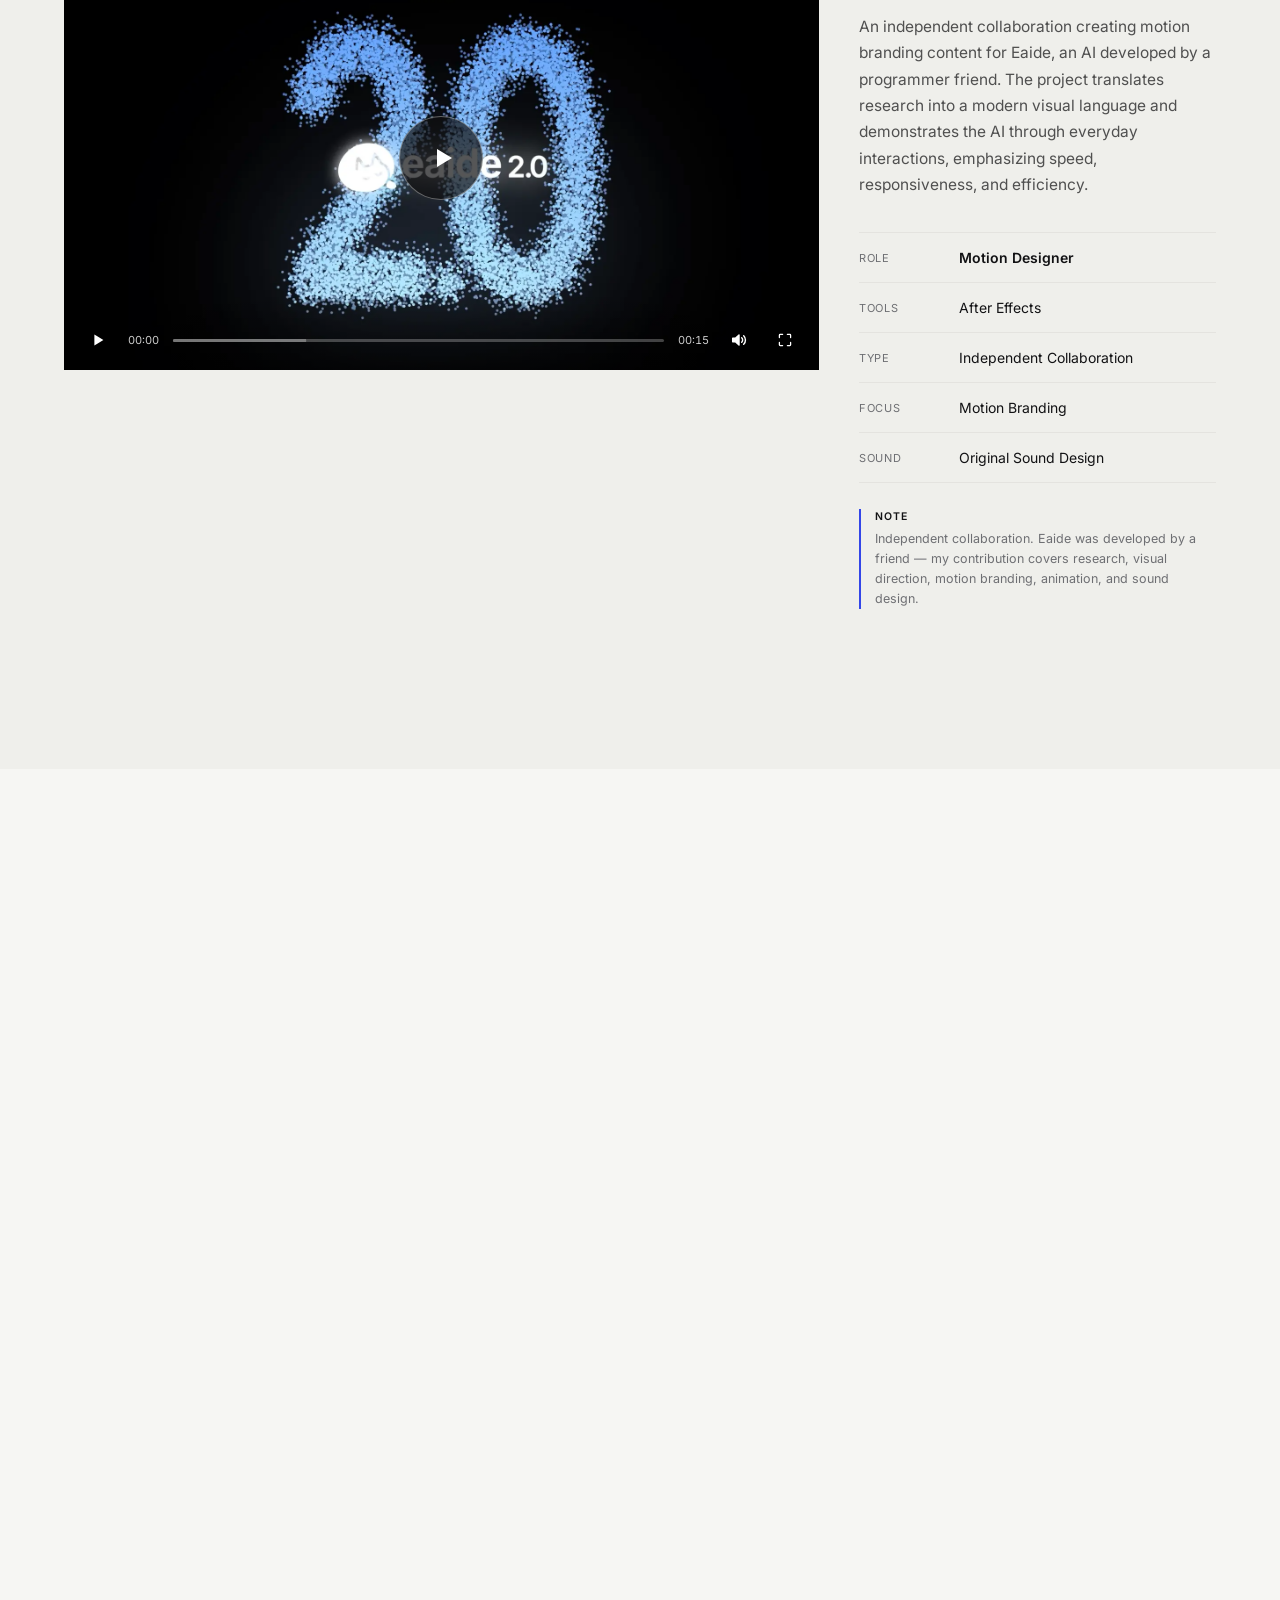
==== commit 0a818204: "index.html" ====
--- a/index.html
+++ b/index.html
@@ -26,6 +26,7 @@
 <link rel="stylesheet" href="css/style.css">
 <link rel="stylesheet" href="css/mobile.css">
 <link rel="stylesheet" href="css/motion.css">
+<link rel="icon" type="image/png" href="assets/images/favicon.png">
 </head>
 <body>
 
